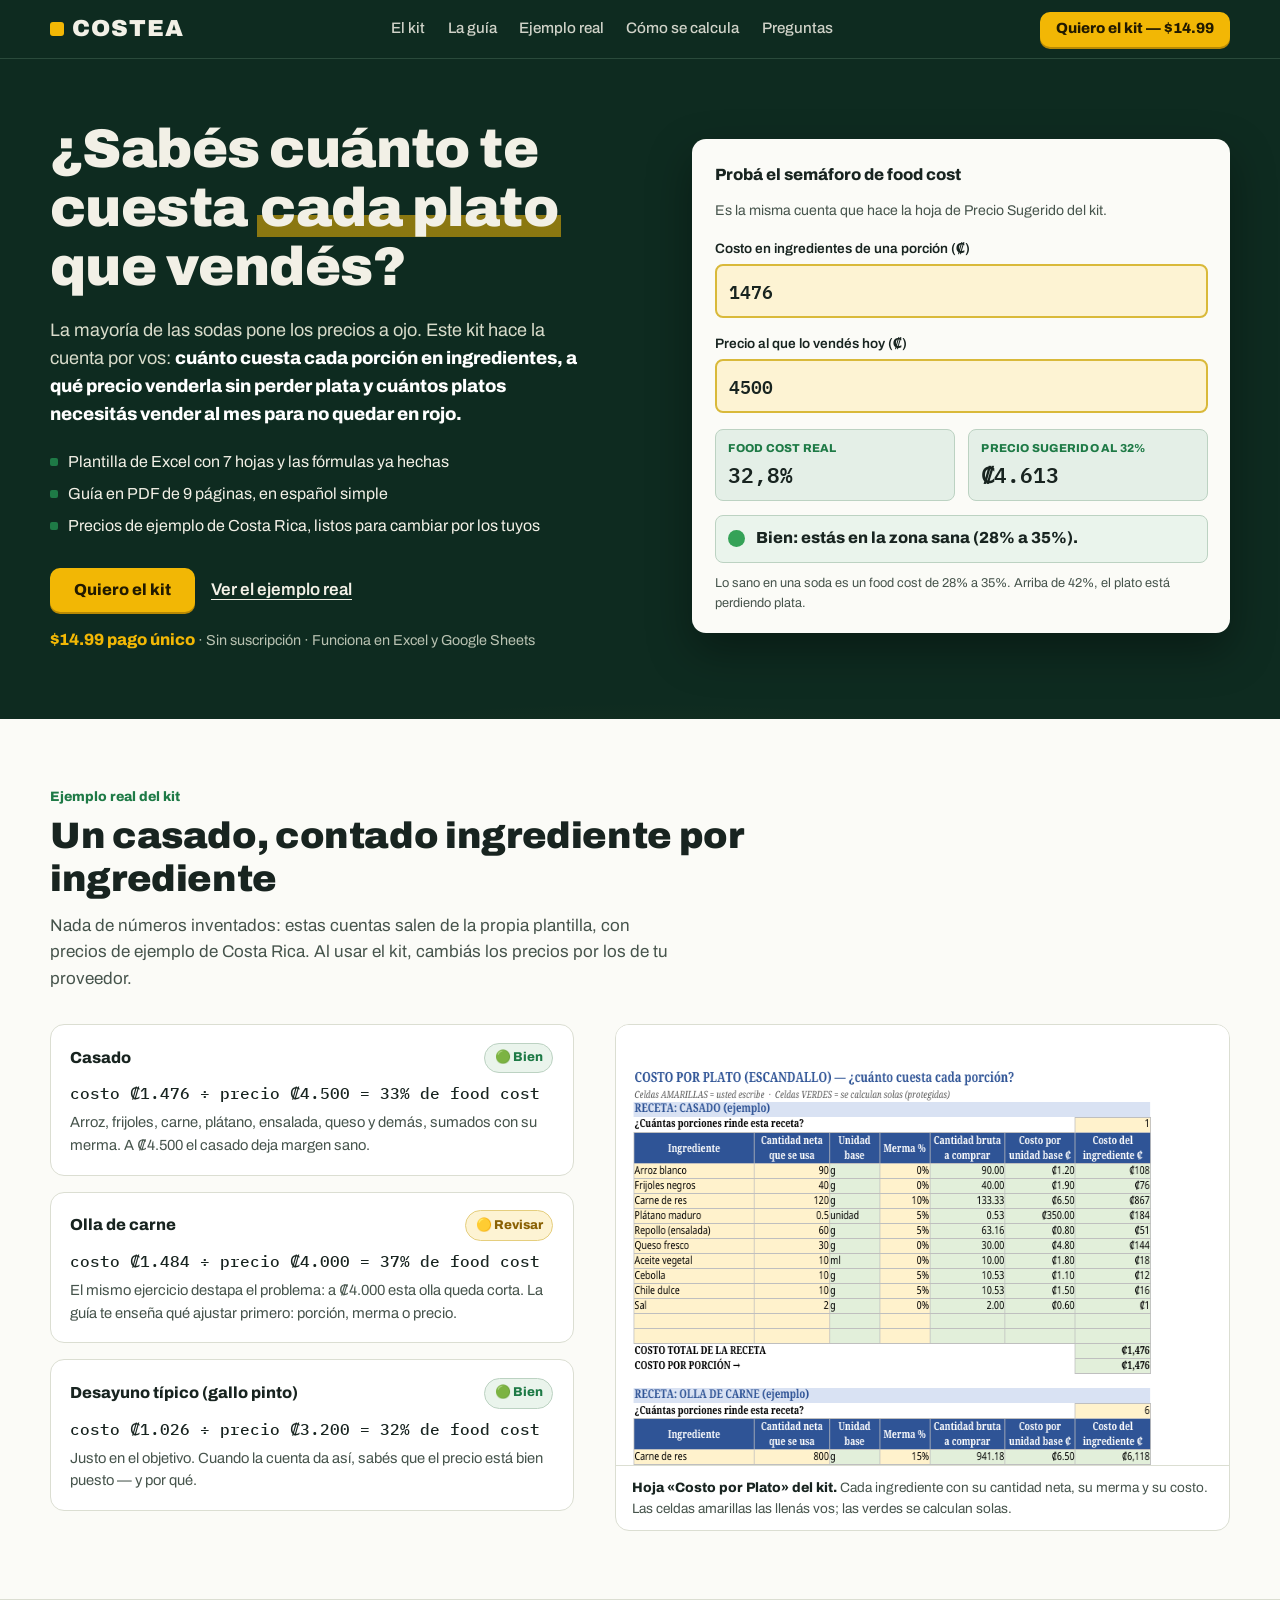
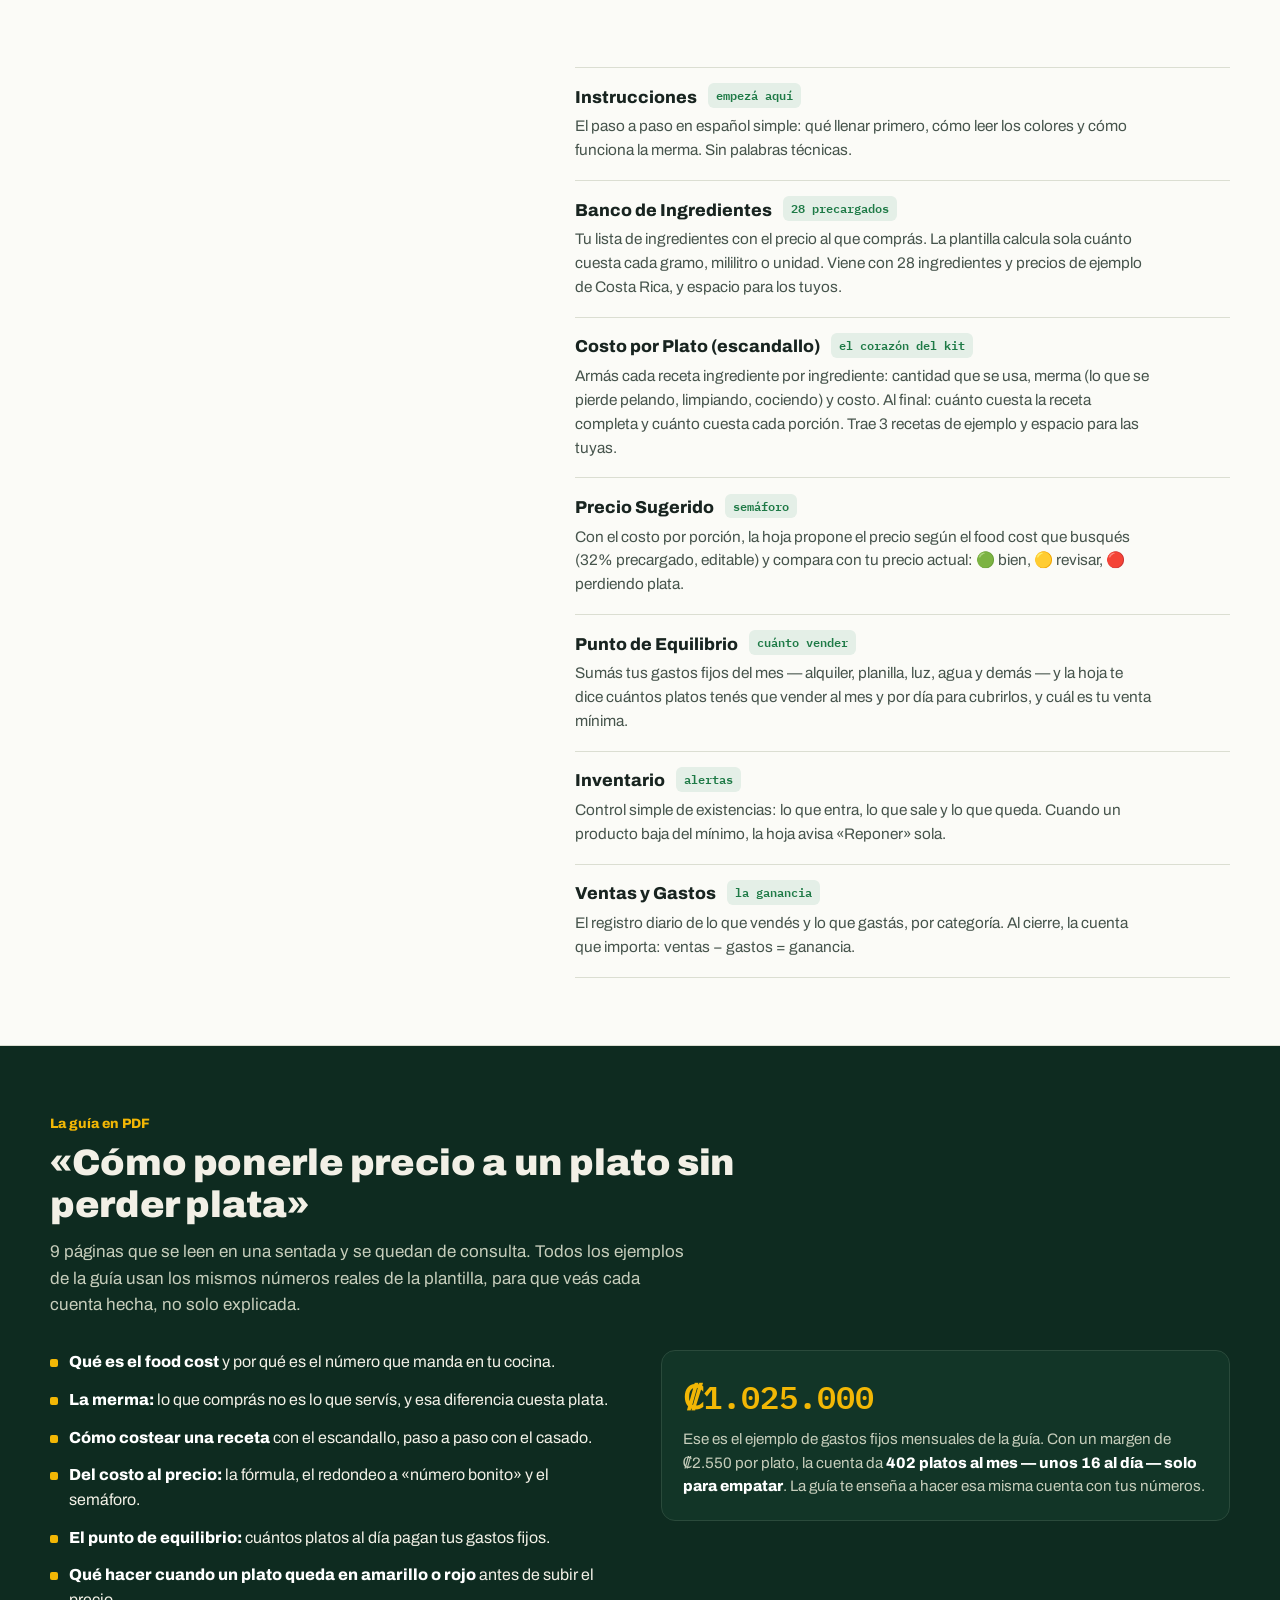
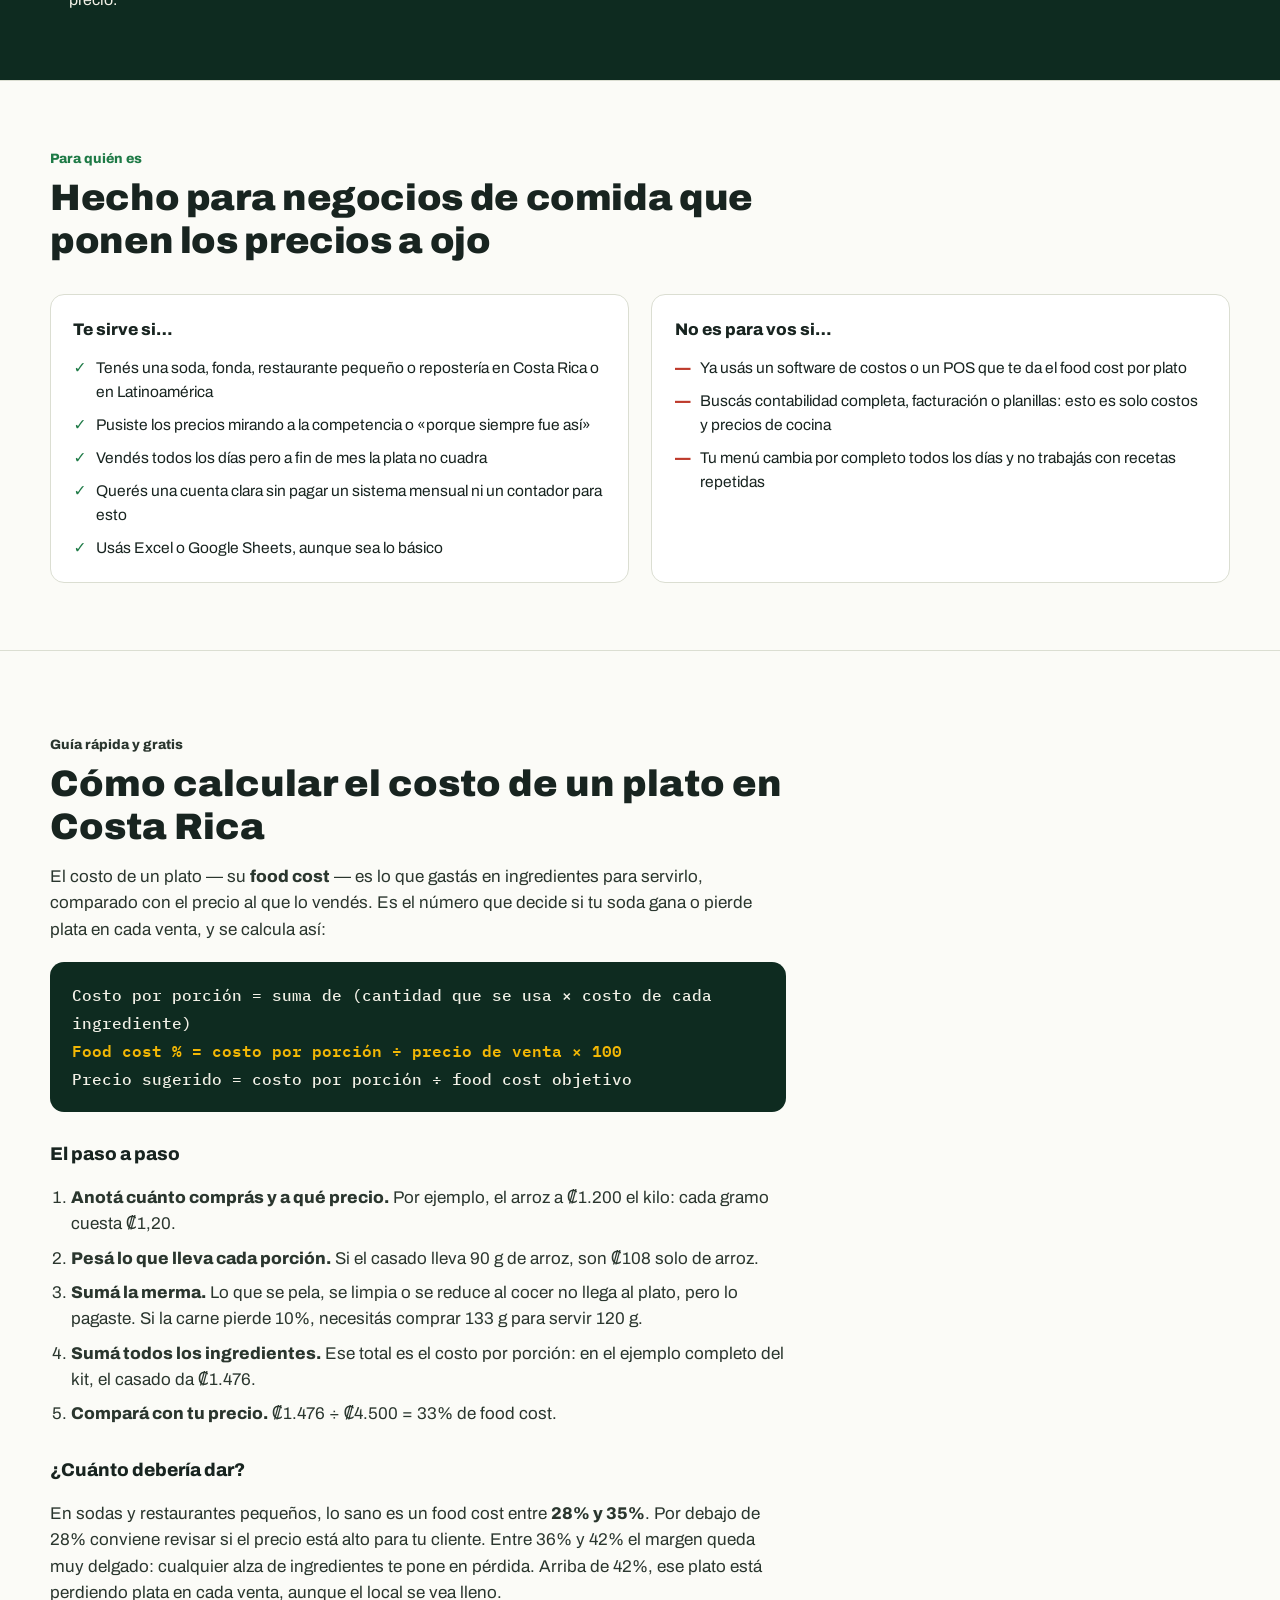
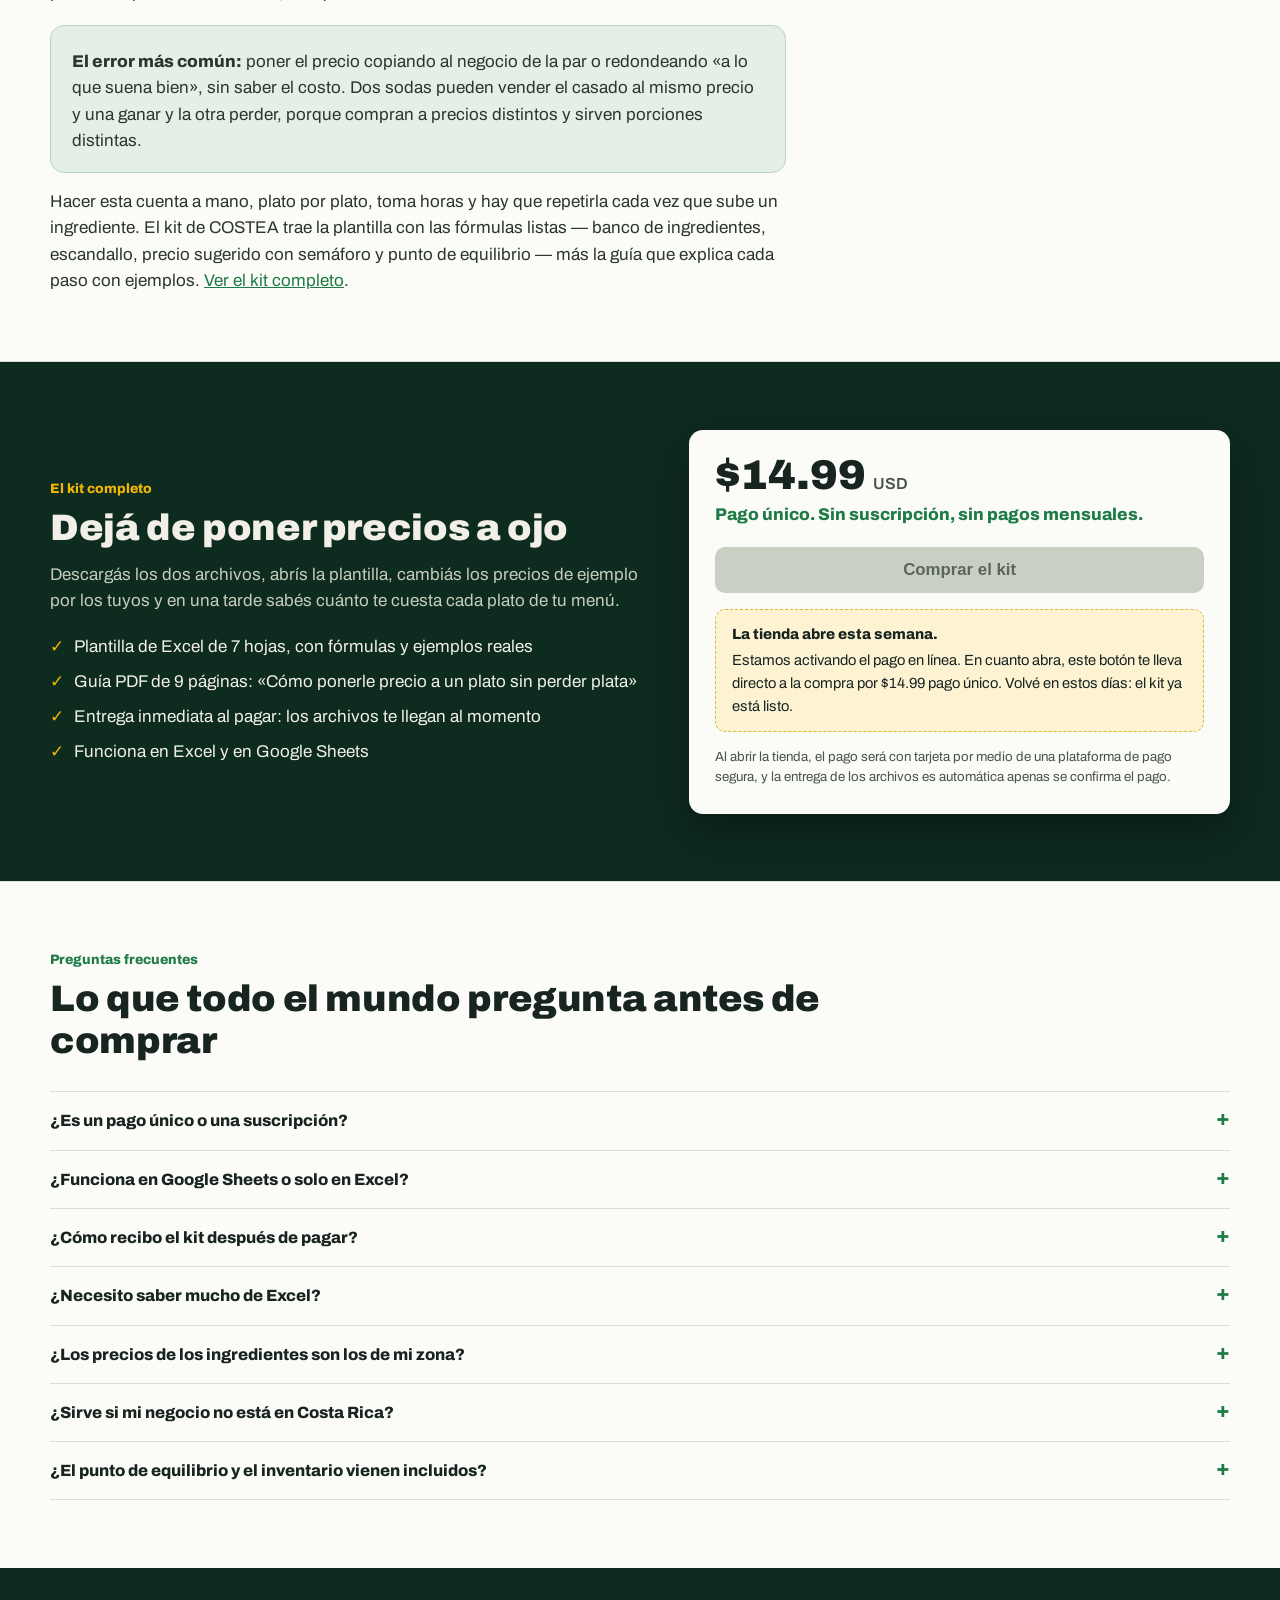
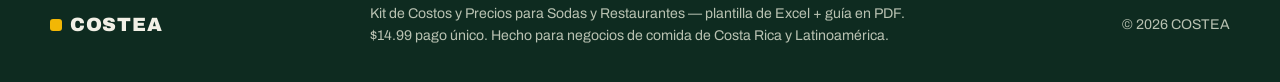
==== index.html @ 56ea5475 "Publica index.html" ====
<!DOCTYPE html>
<html lang="es">
<head>
<meta charset="UTF-8">
<meta name="viewport" content="width=device-width, initial-scale=1.0">
<title>Kit de Costos y Precios para Sodas y Restaurantes — COSTEA</title>
<meta name="description" content="Plantilla de Excel + guía práctica para calcular el costo real de cada plato, ponerle precio sin perder plata y saber cuántos platos necesita vender al mes. Pago único de $14.99.">
<meta property="og:title" content="COSTEA — Kit de Costos y Precios para Sodas y Restaurantes">
<meta property="og:description" content="Calculá el costo real de cada plato y ponéle precio sin perder plata. Excel + guía PDF, pago único $14.99.">
<meta property="og:type" content="website">
<meta property="og:image" content="assets/hoja-precio-sugerido.png">
<script type="application/ld+json">
{"@context":"https://schema.org","@type":"Product","name":"Kit de Costos y Precios para Sodas y Restaurantes","brand":{"@type":"Brand","name":"COSTEA"},"description":"Plantilla de Excel de 7 hojas con fórmulas y guía PDF de 9 páginas para calcular costos por plato, precios sugeridos con food cost, punto de equilibrio, inventario y registro de ventas y gastos.","offers":{"@type":"Offer","price":"14.99","priceCurrency":"USD","availability":"https://schema.org/PreOrder"}}
</script>
<link rel="stylesheet" href="assets/fonts.css">
<style>
:root{
  --board:#0E2B20; --board-2:#123527; --chalk:#F2F0E6;
  --paper:#FBFBF7; --ink:#182420; --ink-soft:#46544C;
  --write:#F2B705; --write-soft:#FDF3D3;
  --formula:#1E7A46; --formula-soft:#E4EFE7;
  --warn:#C77F0A; --bad:#BE3A2B;
  --line:#DBDED2; --line-dark:#2A4A3B;
  --radius:14px;
}
*{margin:0;padding:0;box-sizing:border-box}
html{scroll-behavior:smooth}
@media (prefers-reduced-motion: reduce){ html{scroll-behavior:auto} *{animation:none!important;transition:none!important} }
body{font-family:'Archivo',system-ui,sans-serif;background:var(--paper);color:var(--ink);line-height:1.55;font-size:17px;-webkit-font-smoothing:antialiased}
img{max-width:100%;display:block}
a{color:var(--formula)}
:focus-visible{outline:3px solid var(--write);outline-offset:2px}
.wrap{width:min(1180px,100% - 2.5rem);margin-inline:auto}
.mono{font-family:'IBM Plex Mono',monospace;font-variant-numeric:tabular-nums}

/* ---------- header ---------- */
header{position:sticky;top:0;z-index:50;background:var(--board);border-bottom:1px solid var(--line-dark)}
.header-in{display:flex;align-items:center;gap:1.5rem;padding:.7rem 0}
.logo{font-weight:900;font-size:1.45rem;letter-spacing:.04em;color:var(--chalk);text-decoration:none;display:flex;align-items:center;gap:.5rem}
.logo .dot{width:.62em;height:.62em;background:var(--write);border-radius:3px;display:inline-block}
nav{margin-left:auto;display:flex;gap:1.4rem}
nav a{color:var(--chalk);text-decoration:none;font-size:.95rem;font-weight:500;opacity:.85}
nav a:hover{opacity:1;text-decoration:underline;text-underline-offset:4px}
.btn{display:inline-block;background:var(--write);color:#221A00;font-weight:800;text-decoration:none;padding:.8rem 1.5rem;border-radius:10px;border:0;cursor:pointer;font-size:1rem;line-height:1.2;box-shadow:0 2px 0 #B98A04;transition:transform .15s ease, box-shadow .15s ease}
.btn:hover{transform:translateY(-1px);box-shadow:0 3px 0 #B98A04}
.btn.small{padding:.55rem 1rem;font-size:.92rem}
.btn[disabled]{background:#C9CFC2;color:#5A655C;box-shadow:none;cursor:not-allowed;transform:none}

/* ---------- hero ---------- */
.hero{background:var(--board);color:var(--chalk);padding:3.8rem 0 4.2rem;position:relative;overflow:hidden}
.hero::after{content:"";position:absolute;inset:auto -10% -55% -10%;height:60%;background:radial-gradient(ellipse at center,rgba(242,183,5,.13),transparent 65%);pointer-events:none}
.hero-grid{display:grid;grid-template-columns:1.05fr .95fr;gap:3rem;align-items:center;position:relative;z-index:1}
.hero h1{font-size:clamp(2.1rem,4.6vw,3.4rem);font-weight:900;line-height:1.08;letter-spacing:-.01em}
.hero h1 .hl{background:linear-gradient(transparent 62%,rgba(242,183,5,.55) 62%);padding:0 .06em}
.hero .lead{margin-top:1.2rem;font-size:1.13rem;color:#D9DCCB;max-width:34rem}
.hero .lead strong{color:#fff}
.hero-points{margin-top:1.4rem;display:grid;gap:.45rem;font-size:1rem}
.hero-points li{list-style:none;display:flex;gap:.6rem;align-items:baseline}
.hero-points li::before{content:"";width:.5rem;height:.5rem;border-radius:2px;background:var(--formula);flex:none;transform:translateY(-1px)}
.hero-cta{margin-top:1.8rem;display:flex;gap:1rem;align-items:center;flex-wrap:wrap}
.hero-cta .alt{color:var(--chalk);font-weight:600;text-decoration:underline;text-underline-offset:4px}
.price-note{margin-top:.9rem;font-size:.9rem;color:#B9C2B2}
.price-note b{color:var(--write);font-size:1.02rem}

/* calculator card = mini planilla */
.calc{background:var(--paper);color:var(--ink);border-radius:var(--radius);padding:1.4rem 1.4rem 1.2rem;box-shadow:0 18px 44px rgba(0,0,0,.35)}
.calc h2{font-size:1.02rem;font-weight:800;margin-bottom:.2rem}
.calc p.sub{font-size:.88rem;color:var(--ink-soft);margin-bottom:1rem}
.calc label{display:block;font-size:.85rem;font-weight:600;margin-bottom:.3rem}
.calc .field{margin-bottom:.9rem}
.calc input{width:100%;font-family:'IBM Plex Mono',monospace;font-size:1.15rem;font-weight:600;padding:.65rem .8rem;border:2px solid #D9B93A;border-radius:8px;background:var(--write-soft);color:var(--ink)}
.calc input:focus{outline:3px solid rgba(30,122,70,.45);outline-offset:1px}
.calc .out{display:flex;gap:.8rem;margin-top:1rem}
.calc .out > div{flex:1;background:var(--formula-soft);border:1.5px solid #BCD2C2;border-radius:8px;padding:.6rem .8rem}
.calc .out .k{font-size:.72rem;font-weight:700;color:var(--formula);letter-spacing:.02em}
.calc .out .v{font-family:'IBM Plex Mono',monospace;font-size:1.3rem;font-weight:600}
.semaforo{margin-top:.9rem;display:flex;align-items:center;gap:.65rem;font-weight:700;font-size:1rem;padding:.65rem .8rem;border-radius:8px;border:1.5px solid var(--line)}
.semaforo .light{width:1.05rem;height:1.05rem;border-radius:50%;flex:none}
.semaforo.ok{background:#EAF4EC;border-color:#BCD2C2}.semaforo.ok .light{background:#35A257}
.semaforo.mid{background:#FDF3D3;border-color:#E5CE7E}.semaforo.mid .light{background:#E5A90C}
.semaforo.bad{background:#FADBD6;border-color:#E5A79C}.semaforo.bad .light{background:var(--bad)}
.calc .hint{margin-top:.7rem;font-size:.8rem;color:var(--ink-soft)}

/* ---------- sections ---------- */
section{padding:4.2rem 0}
section + section{border-top:1px solid var(--line)}
.kicker{font-weight:800;font-size:.85rem;color:var(--formula);margin-bottom:.5rem}
h2.title{font-size:clamp(1.6rem,3.2vw,2.3rem);font-weight:900;line-height:1.15;letter-spacing:-.01em;max-width:22em}
.sub{margin-top:.8rem;color:var(--ink-soft);max-width:40rem}

/* ejemplo */
.ejemplo-grid{display:grid;grid-template-columns:.92fr 1.08fr;gap:2.6rem;align-items:start;margin-top:2rem}
.numbers{display:grid;gap:1rem}
.num-card{border:1.5px solid var(--line);border-radius:var(--radius);padding:1.1rem 1.2rem;background:#fff}
.num-card h3{font-size:1rem;font-weight:800;display:flex;justify-content:space-between;align-items:center;gap:1rem}
.chip{font-size:.8rem;font-weight:800;padding:.28rem .6rem;border-radius:999px;white-space:nowrap}
.chip.ok{background:#EAF4EC;color:#1E7A46;border:1.5px solid #BCD2C2}
.chip.mid{background:#FDF3D3;color:#8A6104;border:1.5px solid #E5CE7E}
.num-card .calc-line{font-family:'IBM Plex Mono',monospace;font-size:1.02rem;margin-top:.45rem}
.num-card p{font-size:.92rem;color:var(--ink-soft);margin-top:.35rem}
figure.shot{border:1.5px solid var(--line);border-radius:var(--radius);overflow:hidden;background:#fff}
figure.shot img{width:100%}
figure.shot figcaption{font-size:.85rem;color:var(--ink-soft);padding:.7rem 1rem;border-top:1px solid var(--line)}
figure.shot figcaption b{color:var(--ink)}

/* kit: hojas */
.kit-grid{display:grid;grid-template-columns:.85fr 1.15fr;gap:2.6rem;align-items:start}
.kit-side{position:sticky;top:5.2rem}
.legend{display:flex;gap:1.2rem;flex-wrap:wrap;margin-top:1.2rem;font-size:.9rem;font-weight:600}
.legend span{display:flex;gap:.45rem;align-items:center}
.sw{width:1rem;height:1rem;border-radius:4px;border:1.5px solid rgba(0,0,0,.18)}
.sw.y{background:var(--write-soft);border-color:#D9B93A}.sw.g{background:var(--formula-soft);border-color:#BCD2C2}
.sheet{border-top:1.5px solid var(--line);padding:1.05rem 0}
.sheet:last-of-type{border-bottom:1.5px solid var(--line)}
.sheet h3{font-size:1.08rem;font-weight:800}
.sheet h3 .tag{font-family:'IBM Plex Mono',monospace;font-size:.78rem;font-weight:600;color:var(--formula);background:var(--formula-soft);padding:.15rem .5rem;border-radius:6px;margin-left:.5rem;vertical-align:2px}
.sheet p{color:var(--ink-soft);font-size:.96rem;margin-top:.25rem;max-width:36rem}
.kit-shot{margin-top:1.6rem}

/* guía */
.guia{background:var(--board);color:var(--chalk)}
.guia .kicker{color:var(--write)}
.guia .sub{color:#C6CDBB}
.guia-grid{display:grid;grid-template-columns:1fr 1fr;gap:2.6rem;margin-top:2rem;align-items:start}
.guia ul{display:grid;gap:.8rem}
.guia li{list-style:none;display:flex;gap:.7rem;align-items:baseline;font-size:1rem}
.guia li::before{content:"";width:.5rem;height:.5rem;border-radius:2px;background:var(--write);flex:none}
.guia li b{color:#fff}
.guia .fact{border:1.5px solid var(--line-dark);border-radius:var(--radius);padding:1.3rem;background:var(--board-2)}
.guia .fact .big{font-family:'IBM Plex Mono',monospace;font-size:2rem;font-weight:600;color:var(--write)}
.guia .fact p{color:#C6CDBB;font-size:.95rem;margin-top:.4rem}

/* para quién */
.who-grid{display:grid;grid-template-columns:1fr 1fr;gap:1.4rem;margin-top:2rem}
.who{border:1.5px solid var(--line);border-radius:var(--radius);padding:1.4rem;background:#fff}
.who h3{font-size:1.05rem;font-weight:800;margin-bottom:.8rem}
.who ul{display:grid;gap:.55rem}
.who li{list-style:none;display:flex;gap:.6rem;align-items:baseline;font-size:.97rem}
.who.yes li::before{content:"✓";color:var(--formula);font-weight:900}
.who.no li::before{content:"—";color:var(--bad);font-weight:900}

/* artículo SEO */
article.seo{max-width:46rem}
article.seo h2{font-size:clamp(1.6rem,3.2vw,2.3rem);font-weight:900;line-height:1.15}
article.seo p{margin-top:1rem;color:#2A362E}
article.seo h3{margin-top:1.8rem;font-size:1.15rem;font-weight:800}
.formula{background:var(--board);color:var(--chalk);border-radius:var(--radius);padding:1.2rem 1.4rem;margin-top:1.2rem;font-family:'IBM Plex Mono',monospace;font-size:1.02rem;line-height:1.7}
.formula b{color:var(--write)}
article.seo ol{margin:1rem 0 0 1.3rem;display:grid;gap:.5rem;color:#2A362E}
article.seo .ej{background:var(--formula-soft);border:1.5px solid #BCD2C2;border-radius:var(--radius);padding:1.1rem 1.3rem;margin-top:1.2rem}
article.seo .ej p{margin-top:.3rem}

/* comprar */
.buy{background:var(--board);color:var(--chalk)}
.buy-grid{display:grid;grid-template-columns:1.05fr .95fr;gap:2.6rem;align-items:center}
.buy .kicker{color:var(--write)}
.buy .sub{color:#C6CDBB}
.buy ul{display:grid;gap:.55rem;margin-top:1.2rem}
.buy li{list-style:none;display:flex;gap:.6rem;align-items:baseline}
.buy li::before{content:"✓";color:var(--write);font-weight:900}
.buy-card{background:var(--paper);color:var(--ink);border-radius:var(--radius);padding:1.6rem;box-shadow:0 18px 44px rgba(0,0,0,.35)}
.buy-card .price{font-size:2.6rem;font-weight:900;line-height:1}
.buy-card .price small{font-size:1rem;font-weight:600;color:var(--ink-soft)}
.buy-card .once{margin-top:.3rem;font-weight:700;color:var(--formula)}
.buy-card .btn{width:100%;text-align:center;margin-top:1.2rem;font-size:1.05rem}
.notice{margin-top:1rem;border:1.5px dashed #D9B93A;background:var(--write-soft);border-radius:10px;padding:.85rem 1rem;font-size:.92rem}
.notice b{display:block;margin-bottom:.2rem}
.buy-card .fine{margin-top:.9rem;font-size:.83rem;color:var(--ink-soft)}

/* FAQ */
.faq-list{margin-top:1.8rem;border-top:1.5px solid var(--line)}
details{border-bottom:1.5px solid var(--line);padding:1rem 0}
summary{font-weight:700;font-size:1.02rem;cursor:pointer;list-style:none;display:flex;justify-content:space-between;gap:1rem}
summary::after{content:"+";font-weight:900;color:var(--formula);font-size:1.3rem;line-height:1}
details[open ] summary::after{content:"–"}
details p{margin-top:.55rem;color:var(--ink-soft);max-width:42rem}

footer{background:var(--board);color:#B9C2B2;padding:2.2rem 0}
.footer-in{display:flex;gap:1.5rem;flex-wrap:wrap;align-items:center;justify-content:space-between}
footer .logo{font-size:1.2rem}
footer p{font-size:.88rem;max-width:34rem}

.reveal{transition:opacity .55s ease,transform .55s ease}
html.anim .reveal{opacity:0;transform:translateY(14px)}
html.anim .reveal.on{opacity:1;transform:none}

@media (max-width: 900px){
  .hero-grid,.ejemplo-grid,.kit-grid,.guia-grid,.buy-grid{grid-template-columns:1fr}
  .kit-side{position:static}
  nav{display:none}
  section{padding:3.2rem 0}
}
@media (max-width: 520px){
  body{font-size:16px}
  .hero{padding:2.6rem 0 3rem}
  .who-grid{grid-template-columns:1fr}
  .calc .out{flex-direction:column}
  .header-in{gap:.8rem}
}
</style>
</head>
<body>

<header>
  <div class="wrap header-in">
    <a class="logo" href="#top"><span class="dot"></span>COSTEA</a>
    <nav aria-label="Secciones">
      <a href="#kit">El kit</a>
      <a href="#guia">La guía</a>
      <a href="#ejemplo">Ejemplo real</a>
      <a href="#como-calcular">Cómo se calcula</a>
      <a href="#preguntas">Preguntas</a>
    </nav>
    <a class="btn small js-buy" href="#comprar" style="margin-left:auto">Quiero el kit — $14.99</a>
  </div>
</header>

<main id="top">

  <!-- HERO -->
  <div class="hero">
    <div class="wrap hero-grid">
      <div>
        <h1>¿Sabés cuánto te cuesta <span class="hl">cada plato</span> que vendés?</h1>
        <p class="lead">La mayoría de las sodas pone los precios a ojo. Este kit hace la cuenta por vos: <strong>cuánto cuesta cada porción en ingredientes, a qué precio venderla sin perder plata y cuántos platos necesitás vender al mes para no quedar en rojo.</strong></p>
        <ul class="hero-points">
          <li>Plantilla de Excel con 7 hojas y las fórmulas ya hechas</li>
          <li>Guía en PDF de 9 páginas, en español simple</li>
          <li>Precios de ejemplo de Costa Rica, listos para cambiar por los tuyos</li>
        </ul>
        <div class="hero-cta">
          <a class="btn js-buy" href="#comprar">Quiero el kit</a>
          <a class="alt" href="#ejemplo">Ver el ejemplo real</a>
        </div>
        <p class="price-note"><b>$14.99 pago único</b> · Sin suscripción · Funciona en Excel y Google Sheets</p>
      </div>

      <div class="calc" aria-label="Calculadora de food cost">
        <h2>Probá el semáforo de food cost</h2>
        <p class="sub">Es la misma cuenta que hace la hoja de Precio Sugerido del kit.</p>
        <div class="field">
          <label for="costo">Costo en ingredientes de una porción (₡)</label>
          <input id="costo" type="number" inputmode="decimal" min="0" value="1476">
        </div>
        <div class="field">
          <label for="precio">Precio al que lo vendés hoy (₡)</label>
          <input id="precio" type="number" inputmode="decimal" min="0" value="4500">
        </div>
        <div class="out">
          <div><div class="k">FOOD COST REAL</div><div class="v" id="fc-out">33%</div></div>
          <div><div class="k">PRECIO SUGERIDO AL 32%</div><div class="v" id="sug-out">₡4.612</div></div>
        </div>
        <div class="semaforo ok" id="semaforo" aria-live="polite">
          <span class="light"></span><span id="sem-texto">Bien: estás en la zona sana (28% a 35%).</span>
        </div>
        <p class="hint">Lo sano en una soda es un food cost de 28% a 35%. Arriba de 42%, el plato está perdiendo plata.</p>
      </div>
    </div>
  </div>

  <!-- EJEMPLO -->
  <section id="ejemplo">
    <div class="wrap">
      <p class="kicker">Ejemplo real del kit</p>
      <h2 class="title">Un casado, contado ingrediente por ingrediente</h2>
      <p class="sub">Nada de números inventados: estas cuentas salen de la propia plantilla, con precios de ejemplo de Costa Rica. Al usar el kit, cambiás los precios por los de tu proveedor.</p>
      <div class="ejemplo-grid">
        <div class="numbers">
          <div class="num-card reveal">
            <h3>Casado <span class="chip ok">🟢 Bien</span></h3>
            <div class="calc-line">costo ₡1.476 ÷ precio ₡4.500 = 33% de food cost</div>
            <p>Arroz, frijoles, carne, plátano, ensalada, queso y demás, sumados con su merma. A ₡4.500 el casado deja margen sano.</p>
          </div>
          <div class="num-card reveal">
            <h3>Olla de carne <span class="chip mid">🟡 Revisar</span></h3>
            <div class="calc-line">costo ₡1.484 ÷ precio ₡4.000 = 37% de food cost</div>
            <p>El mismo ejercicio destapa el problema: a ₡4.000 esta olla queda corta. La guía te enseña qué ajustar primero: porción, merma o precio.</p>
          </div>
          <div class="num-card reveal">
            <h3>Desayuno típico (gallo pinto) <span class="chip ok">🟢 Bien</span></h3>
            <div class="calc-line">costo ₡1.026 ÷ precio ₡3.200 = 32% de food cost</div>
            <p>Justo en el objetivo. Cuando la cuenta da así, sabés que el precio está bien puesto — y por qué.</p>
          </div>
        </div>
        <figure class="shot reveal">
          <img src="assets/hoja-escandallo.png" alt="Hoja real del kit: costo por plato del casado, ingrediente por ingrediente, con costo total de ₡1.476 por porción" width="770" height="440">
          <figcaption><b>Hoja «Costo por Plato» del kit.</b> Cada ingrediente con su cantidad neta, su merma y su costo. Las celdas amarillas las llenás vos; las verdes se calculan solas.</figcaption>
        </figure>
      </div>
    </div>
  </section>

  <!-- EL KIT -->
  <section id="kit">
    <div class="wrap kit-grid">
      <div class="kit-side">
        <p class="kicker">El kit</p>
        <h2 class="title">Una plantilla de Excel con las 7 hojas que una soda necesita</h2>
        <p class="sub">Sin macros y sin programas raros: un archivo de Excel que abrís, llenás en amarillo y mirás en verde. Las fórmulas vienen protegidas para que no se borren por accidente.</p>
        <div class="legend">
          <span><span class="sw y"></span> Amarillo = usted escribe</span>
          <span><span class="sw g"></span> Verde = se calcula solo</span>
        </div>
        <figure class="shot kit-shot reveal">
          <img src="assets/hoja-precio-sugerido.png" alt="Hoja real del kit: precio sugerido por plato con food cost y semáforo verde, amarillo o rojo" width="845" height="310">
          <figcaption><b>Hoja «Precio Sugerido».</b> El semáforo dice de una vez si cada precio está bien, hay que revisarlo o está perdiendo plata.</figcaption>
        </figure>
      </div>
      <div>
        <div class="sheet reveal">
          <h3>Instrucciones <span class="tag">empezá aquí</span></h3>
          <p>El paso a paso en español simple: qué llenar primero, cómo leer los colores y cómo funciona la merma. Sin palabras técnicas.</p>
        </div>
        <div class="sheet reveal">
          <h3>Banco de Ingredientes <span class="tag">28 precargados</span></h3>
          <p>Tu lista de ingredientes con el precio al que comprás. La plantilla calcula sola cuánto cuesta cada gramo, mililitro o unidad. Viene con 28 ingredientes y precios de ejemplo de Costa Rica, y espacio para los tuyos.</p>
        </div>
        <div class="sheet reveal">
          <h3>Costo por Plato (escandallo) <span class="tag">el corazón del kit</span></h3>
          <p>Armás cada receta ingrediente por ingrediente: cantidad que se usa, merma (lo que se pierde pelando, limpiando, cociendo) y costo. Al final: cuánto cuesta la receta completa y cuánto cuesta cada porción. Trae 3 recetas de ejemplo y espacio para las tuyas.</p>
        </div>
        <div class="sheet reveal">
          <h3>Precio Sugerido <span class="tag">semáforo</span></h3>
          <p>Con el costo por porción, la hoja propone el precio según el food cost que busqués (32% precargado, editable) y compara con tu precio actual: 🟢 bien, 🟡 revisar, 🔴 perdiendo plata.</p>
        </div>
        <div class="sheet reveal">
          <h3>Punto de Equilibrio <span class="tag">cuánto vender</span></h3>
          <p>Sumás tus gastos fijos del mes — alquiler, planilla, luz, agua y demás — y la hoja te dice cuántos platos tenés que vender al mes y por día para cubrirlos, y cuál es tu venta mínima.</p>
        </div>
        <div class="sheet reveal">
          <h3>Inventario <span class="tag">alertas</span></h3>
          <p>Control simple de existencias: lo que entra, lo que sale y lo que queda. Cuando un producto baja del mínimo, la hoja avisa «Reponer» sola.</p>
        </div>
        <div class="sheet reveal">
          <h3>Ventas y Gastos <span class="tag">la ganancia</span></h3>
          <p>El registro diario de lo que vendés y lo que gastás, por categoría. Al cierre, la cuenta que importa: ventas − gastos = ganancia.</p>
        </div>
      </div>
    </div>
  </section>

  <!-- LA GUÍA -->
  <section class="guia" id="guia">
    <div class="wrap">
      <p class="kicker">La guía en PDF</p>
      <h2 class="title">«Cómo ponerle precio a un plato sin perder plata»</h2>
      <p class="sub">9 páginas que se leen en una sentada y se quedan de consulta. Todos los ejemplos de la guía usan los mismos números reales de la plantilla, para que veás cada cuenta hecha, no solo explicada.</p>
      <div class="guia-grid">
        <ul>
          <li><span><b>Qué es el food cost</b> y por qué es el número que manda en tu cocina.</span></li>
          <li><span><b>La merma:</b> lo que comprás no es lo que servís, y esa diferencia cuesta plata.</span></li>
          <li><span><b>Cómo costear una receta</b> con el escandallo, paso a paso con el casado.</span></li>
          <li><span><b>Del costo al precio:</b> la fórmula, el redondeo a «número bonito» y el semáforo.</span></li>
          <li><span><b>El punto de equilibrio:</b> cuántos platos al día pagan tus gastos fijos.</span></li>
          <li><span><b>Qué hacer cuando un plato queda en amarillo o rojo</b> antes de subir el precio.</span></li>
        </ul>
        <div class="fact reveal">
          <div class="big">₡1.025.000</div>
          <p>Ese es el ejemplo de gastos fijos mensuales de la guía. Con un margen de ₡2.550 por plato, la cuenta da <b style="color:#fff">402 platos al mes — unos 16 al día — solo para empatar</b>. La guía te enseña a hacer esa misma cuenta con tus números.</p>
        </div>
      </div>
    </div>
  </section>

  <!-- PARA QUIÉN -->
  <section id="para-quien">
    <div class="wrap">
      <p class="kicker">Para quién es</p>
      <h2 class="title">Hecho para negocios de comida que ponen los precios a ojo</h2>
      <div class="who-grid">
        <div class="who yes reveal">
          <h3>Te sirve si…</h3>
          <ul>
            <li>Tenés una soda, fonda, restaurante pequeño o repostería en Costa Rica o en Latinoamérica</li>
            <li>Pusiste los precios mirando a la competencia o «porque siempre fue así»</li>
            <li>Vendés todos los días pero a fin de mes la plata no cuadra</li>
            <li>Querés una cuenta clara sin pagar un sistema mensual ni un contador para esto</li>
            <li>Usás Excel o Google Sheets, aunque sea lo básico</li>
          </ul>
        </div>
        <div class="who no reveal">
          <h3>No es para vos si…</h3>
          <ul>
            <li>Ya usás un software de costos o un POS que te da el food cost por plato</li>
            <li>Buscás contabilidad completa, facturación o planillas: esto es solo costos y precios de cocina</li>
            <li>Tu menú cambia por completo todos los días y no trabajás con recetas repetidas</li>
          </ul>
        </div>
      </div>
    </div>
  </section>

  <!-- SEO / CÓMO SE CALCULA -->
  <section id="como-calcular">
    <div class="wrap">
      <article class="seo">
        <p class="kicker">Guía rápida y gratis</p>
        <h2>Cómo calcular el costo de un plato en Costa Rica</h2>
        <p>El costo de un plato — su <strong>food cost</strong> — es lo que gastás en ingredientes para servirlo, comparado con el precio al que lo vendés. Es el número que decide si tu soda gana o pierde plata en cada venta, y se calcula así:</p>
        <div class="formula">
          Costo por porción = suma de (cantidad que se usa × costo de cada ingrediente)<br>
          <b>Food cost % = costo por porción ÷ precio de venta × 100</b><br>
          Precio sugerido = costo por porción ÷ food cost objetivo
        </div>
        <h3>El paso a paso</h3>
        <ol>
          <li><strong>Anotá cuánto comprás y a qué precio.</strong> Por ejemplo, el arroz a ₡1.200 el kilo: cada gramo cuesta ₡1,20.</li>
          <li><strong>Pesá lo que lleva cada porción.</strong> Si el casado lleva 90 g de arroz, son ₡108 solo de arroz.</li>
          <li><strong>Sumá la merma.</strong> Lo que se pela, se limpia o se reduce al cocer no llega al plato, pero lo pagaste. Si la carne pierde 10%, necesitás comprar 133 g para servir 120 g.</li>
          <li><strong>Sumá todos los ingredientes.</strong> Ese total es el costo por porción: en el ejemplo completo del kit, el casado da ₡1.476.</li>
          <li><strong>Compará con tu precio.</strong> ₡1.476 ÷ ₡4.500 = 33% de food cost.</li>
        </ol>
        <h3>¿Cuánto debería dar?</h3>
        <p>En sodas y restaurantes pequeños, lo sano es un food cost entre <strong>28% y 35%</strong>. Por debajo de 28% conviene revisar si el precio está alto para tu cliente. Entre 36% y 42% el margen queda muy delgado: cualquier alza de ingredientes te pone en pérdida. Arriba de 42%, ese plato está perdiendo plata en cada venta, aunque el local se vea lleno.</p>
        <div class="ej">
          <p><strong>El error más común:</strong> poner el precio copiando al negocio de la par o redondeando «a lo que suena bien», sin saber el costo. Dos sodas pueden vender el casado al mismo precio y una ganar y la otra perder, porque compran a precios distintos y sirven porciones distintas.</p>
        </div>
        <p>Hacer esta cuenta a mano, plato por plato, toma horas y hay que repetirla cada vez que sube un ingrediente. El kit de COSTEA trae la plantilla con las fórmulas listas — banco de ingredientes, escandallo, precio sugerido con semáforo y punto de equilibrio — más la guía que explica cada paso con ejemplos. <a href="#comprar">Ver el kit completo</a>.</p>
      </article>
    </div>
  </section>

  <!-- COMPRAR -->
  <section class="buy" id="comprar">
    <div class="wrap buy-grid">
      <div>
        <p class="kicker">El kit completo</p>
        <h2 class="title">Dejá de poner precios a ojo</h2>
        <p class="sub">Descargás los dos archivos, abrís la plantilla, cambiás los precios de ejemplo por los tuyos y en una tarde sabés cuánto te cuesta cada plato de tu menú.</p>
        <ul>
          <li>Plantilla de Excel de 7 hojas, con fórmulas y ejemplos reales</li>
          <li>Guía PDF de 9 páginas: «Cómo ponerle precio a un plato sin perder plata»</li>
          <li>Entrega inmediata al pagar: los archivos te llegan al momento</li>
          <li>Funciona en Excel y en Google Sheets</li>
        </ul>
      </div>
      <div class="buy-card">
        <div class="price">$14.99 <small>USD</small></div>
        <p class="once">Pago único. Sin suscripción, sin pagos mensuales.</p>
        <button class="btn" id="buy-btn" type="button" disabled>Comprar el kit</button>
        <div class="notice" role="note">
          <b>La tienda abre esta semana.</b>
          Estamos activando el pago en línea. En cuanto abra, este botón te lleva directo a la compra por $14.99 pago único. Volvé en estos días: el kit ya está listo.
        </div>
        <p class="fine">Al abrir la tienda, el pago será con tarjeta por medio de una plataforma de pago segura, y la entrega de los archivos es automática apenas se confirma el pago.</p>
      </div>
    </div>
  </section>

  <!-- FAQ -->
  <section id="preguntas">
    <div class="wrap">
      <p class="kicker">Preguntas frecuentes</p>
      <h2 class="title">Lo que todo el mundo pregunta antes de comprar</h2>
      <div class="faq-list">
        <details>
          <summary>¿Es un pago único o una suscripción?</summary>
          <p>Es pago único de $14.99. Pagás una vez y los archivos son tuyos para siempre. No hay mensualidades ni renovaciones.</p>
        </details>
        <details>
          <summary>¿Funciona en Google Sheets o solo en Excel?</summary>
          <p>En los dos. El archivo es un Excel (.xlsx) estándar: se abre en Microsoft Excel y se puede subir a Google Sheets, donde las fórmulas — incluido el buscador de ingredientes y el semáforo — funcionan igual.</p>
        </details>
        <details>
          <summary>¿Cómo recibo el kit después de pagar?</summary>
          <p>La entrega es inmediata y automática apenas se confirma el pago: descargás la plantilla de Excel y la guía en PDF en el momento, sin esperas ni envíos manuales.</p>
        </details>
        <details>
          <summary>¿Necesito saber mucho de Excel?</summary>
          <p>No. Si sabés escribir un número en una celda, podés usarlo: usted escribe solo en las celdas amarillas y todo lo demás se calcula solo. La hoja de Instrucciones y la guía explican cada paso en español simple.</p>
        </details>
        <details>
          <summary>¿Los precios de los ingredientes son los de mi zona?</summary>
          <p>La plantilla trae 28 ingredientes con precios de ejemplo de Costa Rica (2026) para que veás el kit funcionando de una vez. La idea es que los cambiés por los precios que pagás vos: apenas actualizás el banco de ingredientes, todos los costos de tus platos se recalculan solos.</p>
        </details>
        <details>
          <summary>¿Sirve si mi negocio no está en Costa Rica?</summary>
          <p>Sí. Las fórmulas no dependen del país: cambiás los precios del banco de ingredientes por los de tu mercado y las cuentas salen igual. Los ejemplos y la guía están pensados para sodas y restaurantes pequeños de Latinoamérica.</p>
        </details>
        <details>
          <summary>¿El punto de equilibrio y el inventario vienen incluidos?</summary>
          <p>Sí, son dos de las 7 hojas de la misma plantilla, sin costo extra: punto de equilibrio con tus gastos fijos, inventario con alertas de reposición y el registro de ventas y gastos del mes.</p>
        </details>
      </div>
    </div>
  </section>

</main>

<footer>
  <div class="wrap footer-in">
    <a class="logo" href="#top"><span class="dot"></span>COSTEA</a>
    <p>Kit de Costos y Precios para Sodas y Restaurantes — plantilla de Excel + guía en PDF. $14.99 pago único. Hecho para negocios de comida de Costa Rica y Latinoamérica.</p>
    <p>© 2026 COSTEA</p>
  </div>
</footer>

<script>
/* ============================================================
   COSTEA — configuración de tienda
   Cuando la tienda de Lemon Squeezy esté abierta, pegá aquí la
   URL de checkout y el botón de compra se activa solo.
   ============================================================ */
const CHECKOUT_URL = ""; // ← URL de checkout de Lemon Squeezy (pendiente: apertura de tienda)

(function(){
  // --- Botón de compra ---
  var btn = document.getElementById('buy-btn');
  if (CHECKOUT_URL && btn) {
    var a = document.createElement('a');
    a.className = 'btn'; a.href = CHECKOUT_URL; a.textContent = 'Comprar el kit — $14.99';
    a.setAttribute('aria-label','Comprar el kit de costos por $14.99 pago único');
    btn.replaceWith(a);
  }
  document.querySelectorAll('.js-buy').forEach(function(el){
    if (CHECKOUT_URL) { el.setAttribute('href', CHECKOUT_URL); }
  });

  // --- Calculadora de food cost (la misma cuenta de la hoja Precio Sugerido) ---
  var costo = document.getElementById('costo'),
      precio = document.getElementById('precio'),
      fcOut = document.getElementById('fc-out'),
      sugOut = document.getElementById('sug-out'),
      sem = document.getElementById('semaforo'),
      semTexto = document.getElementById('sem-texto');
  function colon(n){ return '₡' + Math.round(n).toString().replace(/\B(?=(\d{3})+(?!\d))/g, '.'); }
  function calcular(){
    var c = parseFloat(costo.value), p = parseFloat(precio.value);
    if (!(c > 0)) { fcOut.textContent = '—'; sugOut.textContent = '—'; return; }
    sugOut.textContent = colon(c / 0.32);
    if (!(p > 0)) { fcOut.textContent = '—'; sem.className = 'semaforo mid'; semTexto.textContent = 'Escribí el precio al que lo vendés para ver el semáforo.'; return; }
    var fc = c / p * 100;
    fcOut.textContent = (Math.round(fc * 10) / 10).toString().replace('.', ',') + '%';
    if (fc <= 35) { sem.className = 'semaforo ok'; semTexto.textContent = 'Bien: estás en la zona sana (28% a 35%).'; }
    else if (fc <= 42) { sem.className = 'semaforo mid'; semTexto.textContent = 'Revisar: el margen quedó delgado. Ajustá porción, merma o precio.'; }
    else { sem.className = 'semaforo bad'; semTexto.textContent = 'Perdiendo plata: a ese precio, el plato no se paga solo.'; }
  }
  [costo, precio].forEach(function(el){ el.addEventListener('input', calcular); });
  calcular();

  // --- Revelado suave al hacer scroll: el contenido es visible por defecto;
  //         solo se oculta si el navegador soporta la animación (mejora progresiva) ---
  if ('IntersectionObserver' in window && !window.matchMedia('(prefers-reduced-motion: reduce)').matches) {
    document.documentElement.classList.add('anim');
    var io = new IntersectionObserver(function(entries){
      entries.forEach(function(e){ if (e.isIntersecting) { e.target.classList.add('on'); io.unobserve(e.target); } });
    }, {threshold: .12});
    document.querySelectorAll('.reveal').forEach(function(el){ io.observe(el); });
  }
})();
</script>
</body>
</html>
---- assets/fonts.css ----
@font-face{font-family:'Archivo';font-style:normal;font-weight:400;font-display:swap;src:url('fonts/Archivo-400.woff2') format('woff2');}
@font-face{font-family:'Archivo';font-style:normal;font-weight:500;font-display:swap;src:url('fonts/Archivo-500.woff2') format('woff2');}
@font-face{font-family:'Archivo';font-style:normal;font-weight:600;font-display:swap;src:url('fonts/Archivo-600.woff2') format('woff2');}
@font-face{font-family:'Archivo';font-style:normal;font-weight:800;font-display:swap;src:url('fonts/Archivo-800.woff2') format('woff2');}
@font-face{font-family:'Archivo';font-style:normal;font-weight:900;font-display:swap;src:url('fonts/Archivo-900.woff2') format('woff2');}
@font-face{font-family:'IBM Plex Mono';font-style:normal;font-weight:500;font-display:swap;src:url('fonts/IBMPlexMono-500.woff2') format('woff2');}
@font-face{font-family:'IBM Plex Mono';font-style:normal;font-weight:600;font-display:swap;src:url('fonts/IBMPlexMono-600.woff2') format('woff2');}
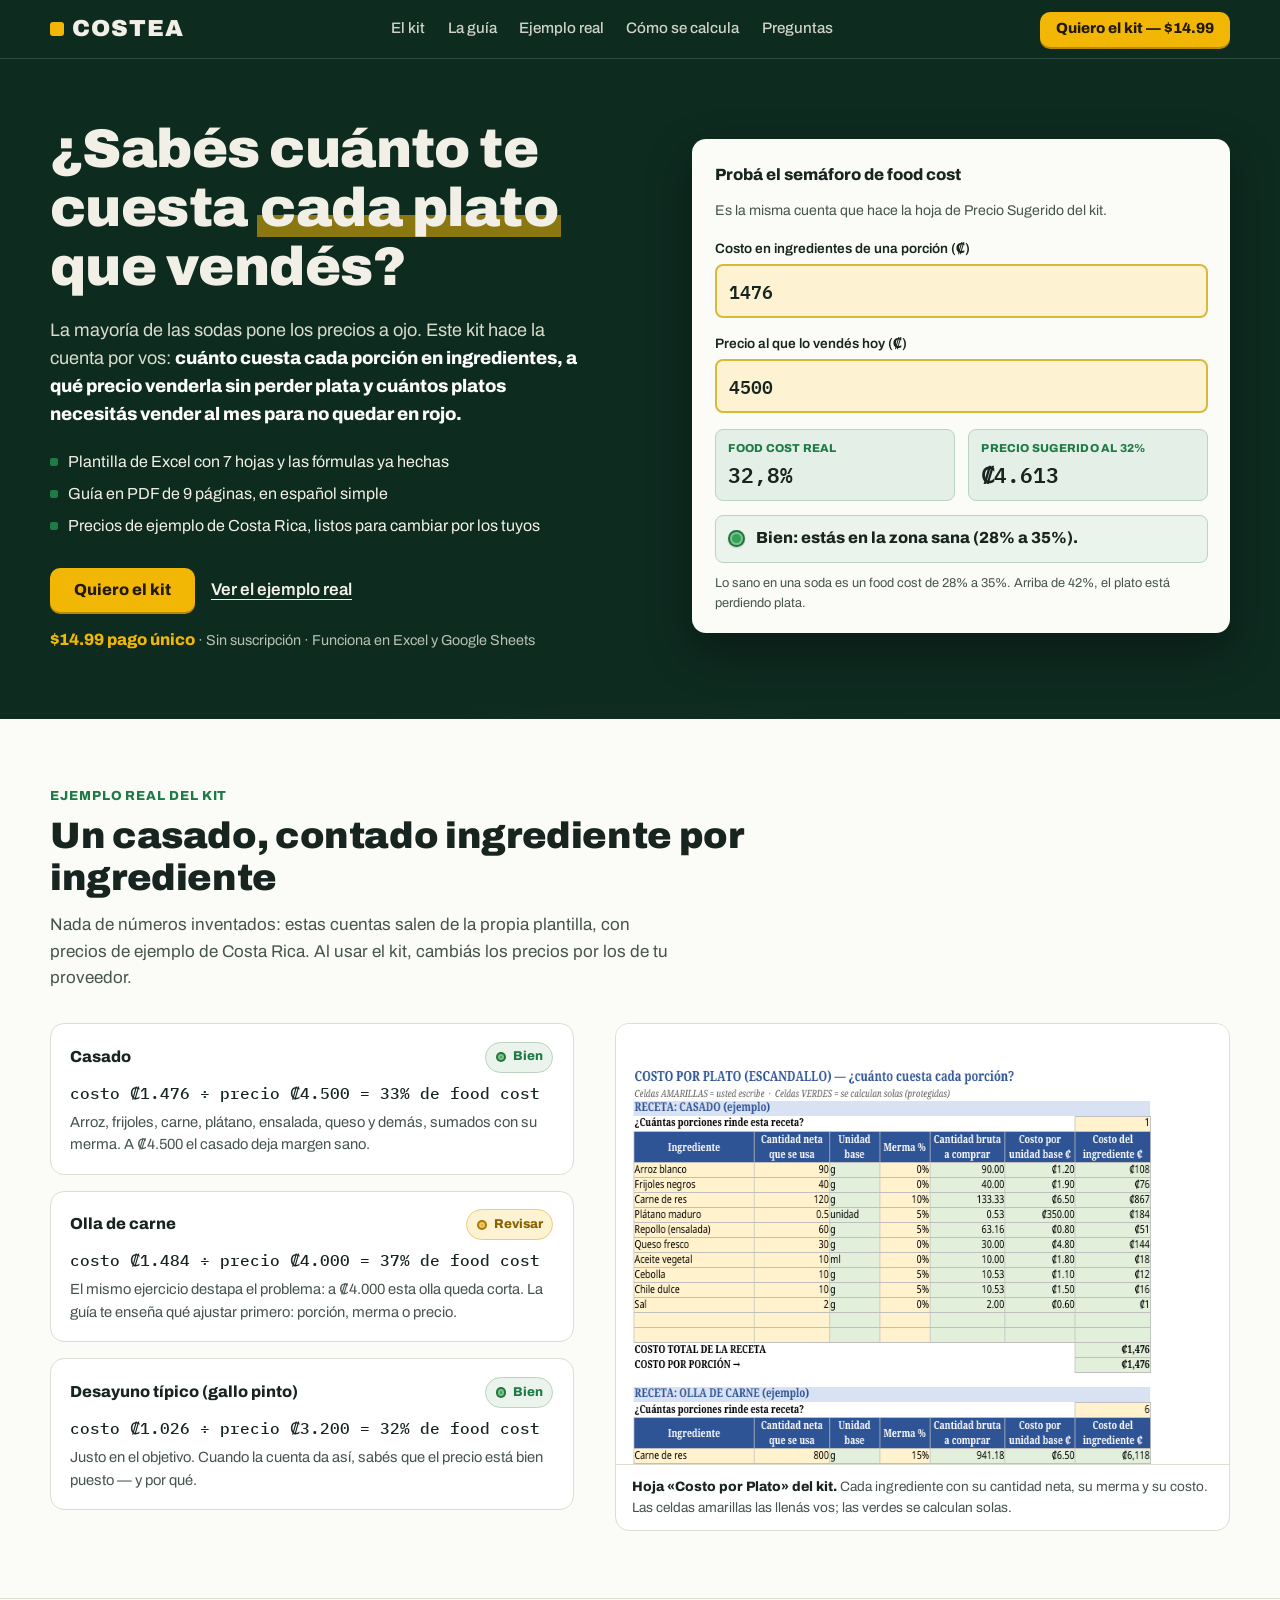
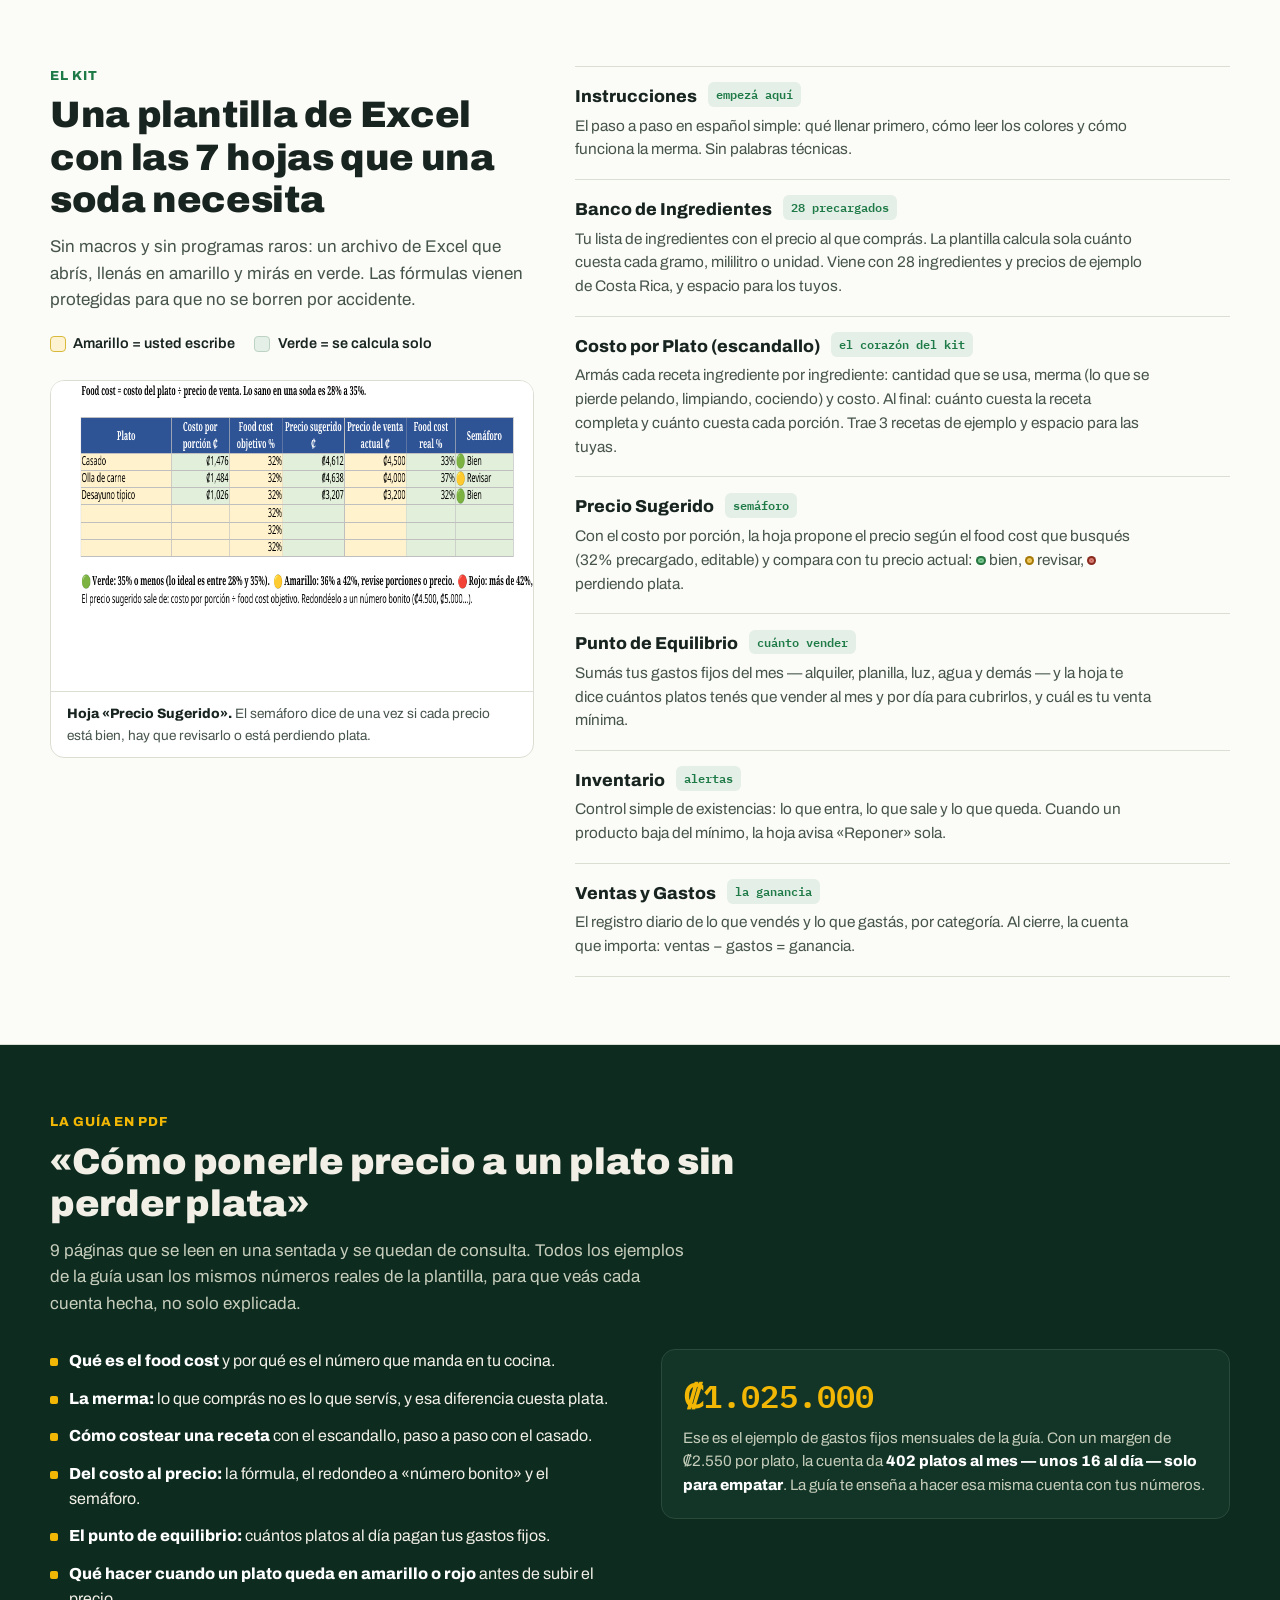
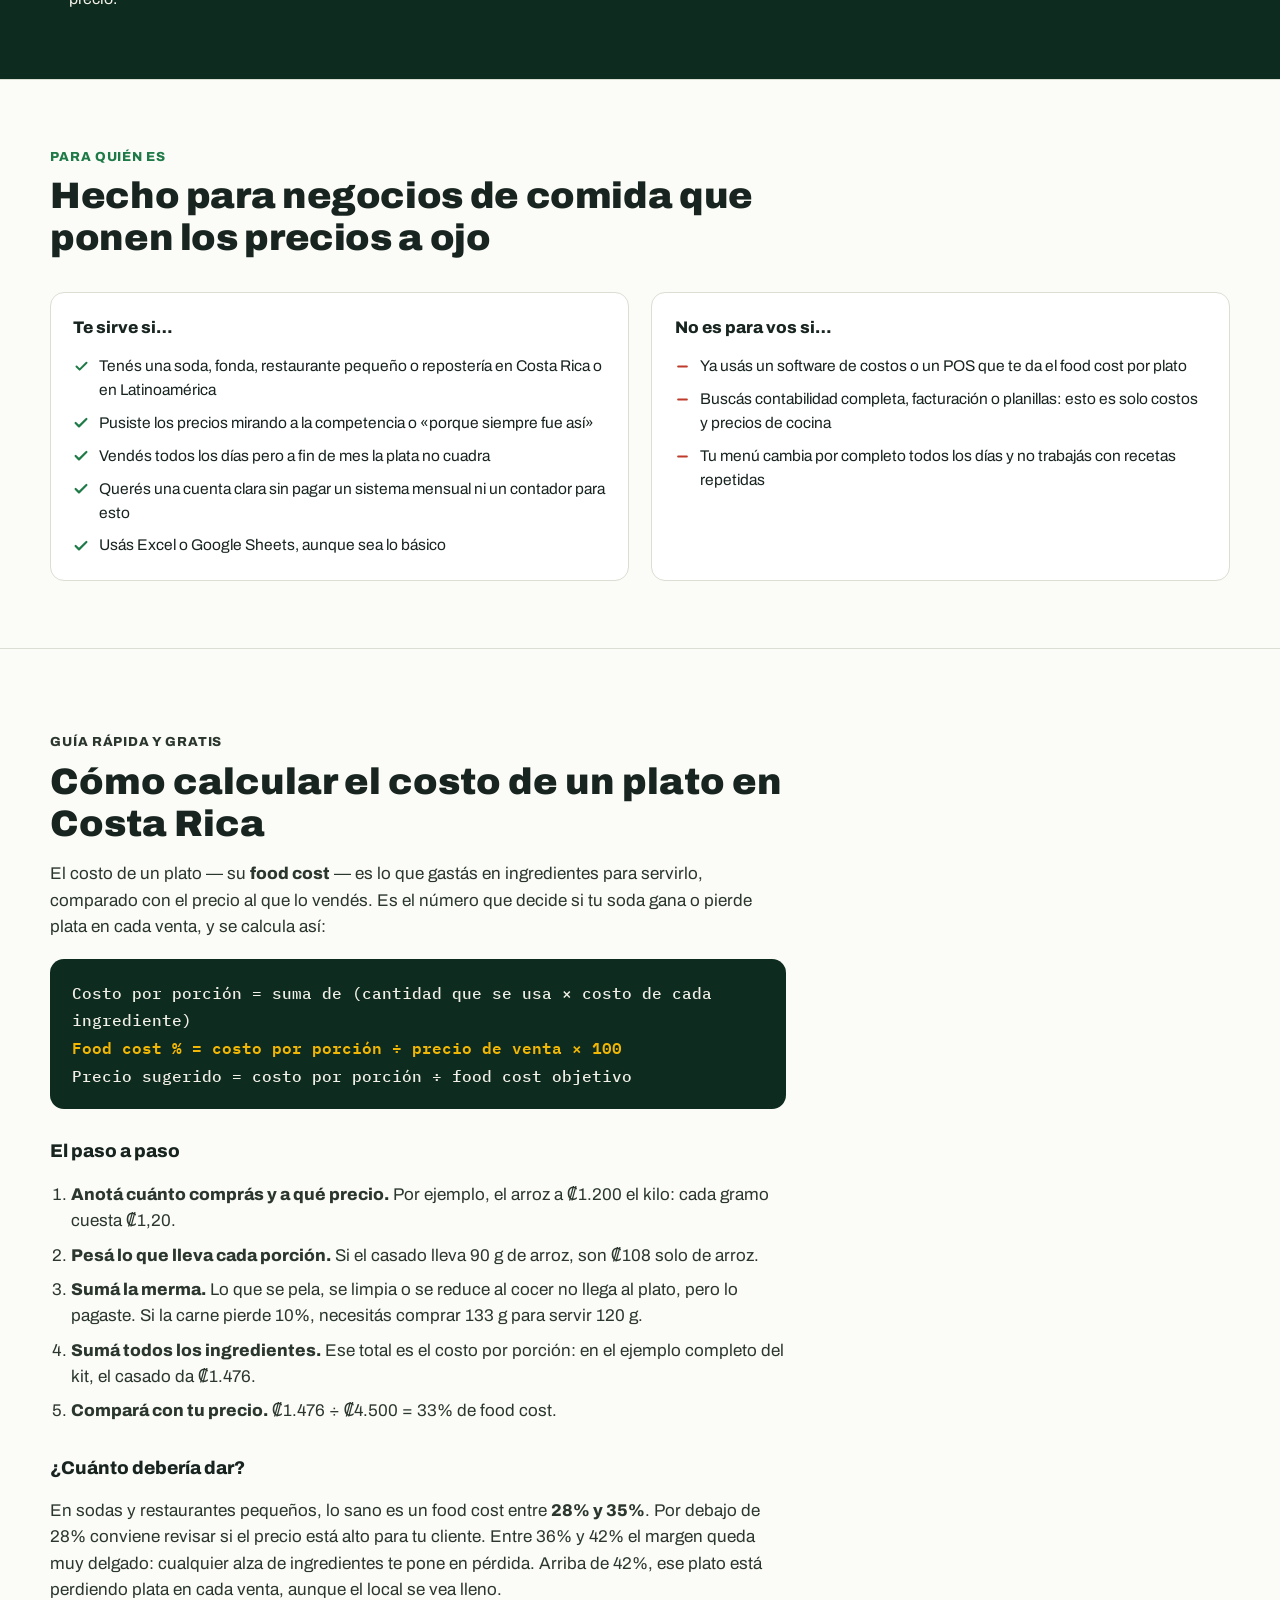
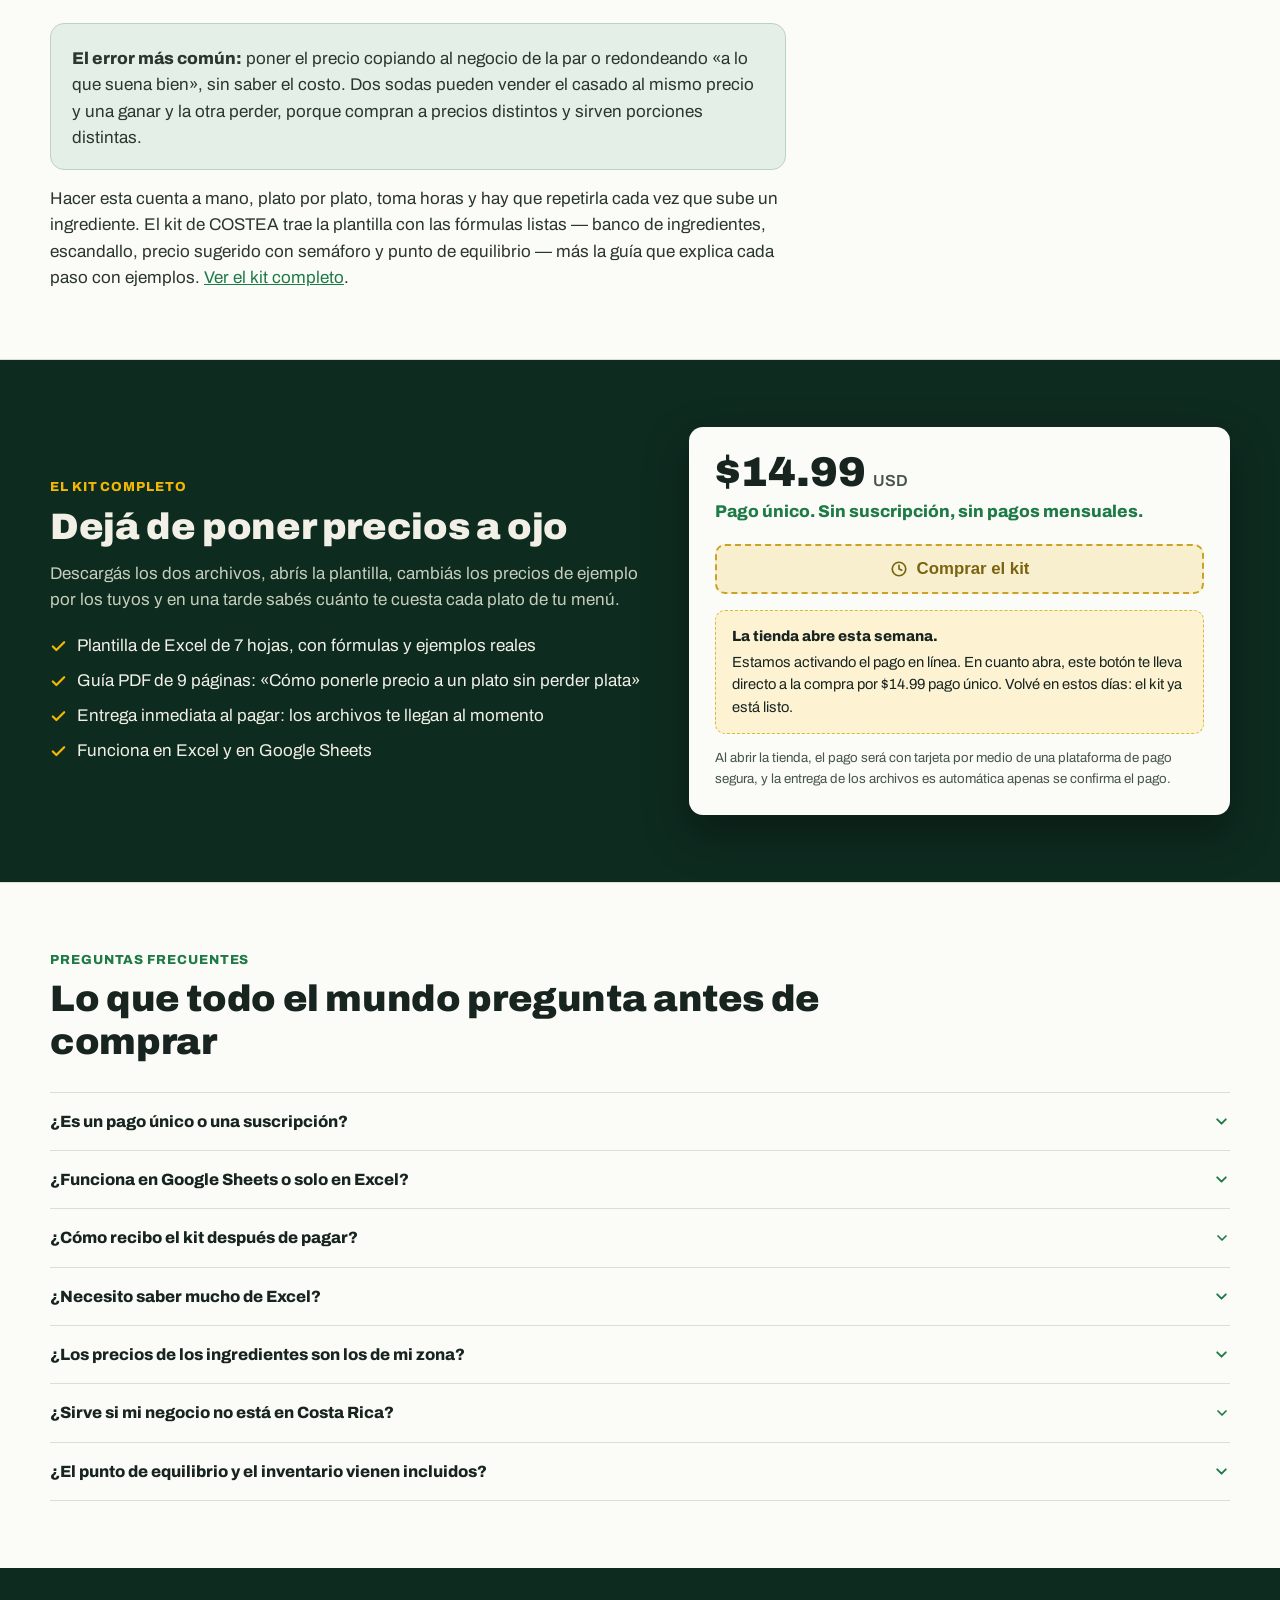
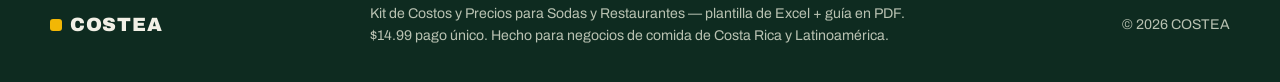
==== commit 3b7b0ec6: "Actualiza index.html (auditoría de excelencia)" ====
--- a/index.html
+++ b/index.html
@@ -8,7 +8,9 @@
 <meta property="og:title" content="COSTEA — Kit de Costos y Precios para Sodas y Restaurantes">
 <meta property="og:description" content="Calculá el costo real de cada plato y ponéle precio sin perder plata. Excel + guía PDF, pago único $14.99.">
 <meta property="og:type" content="website">
-<meta property="og:image" content="assets/hoja-precio-sugerido.png">
+<meta property="og:url" content="https://wzqdurl.github.io/costea-kit/">
+<meta property="og:image" content="https://wzqdurl.github.io/costea-kit/assets/hoja-precio-sugerido.png">
+<link rel="icon" href="data:image/svg+xml,%3Csvg xmlns='http://www.w3.org/2000/svg' viewBox='0 0 64 64'%3E%3Crect width='64' height='64' rx='14' fill='%230E2B20'/%3E%3Crect x='13' y='24' width='17' height='17' rx='4.5' fill='%23F2B705'/%3E%3Crect x='37' y='24' width='13' height='17' rx='4.5' fill='%23F2F0E6'/%3E%3C/svg%3E">
 <script type="application/ld+json">
 {"@context":"https://schema.org","@type":"Product","name":"Kit de Costos y Precios para Sodas y Restaurantes","brand":{"@type":"Brand","name":"COSTEA"},"description":"Plantilla de Excel de 7 hojas con fórmulas y guía PDF de 9 páginas para calcular costos por plato, precios sugeridos con food cost, punto de equilibrio, inventario y registro de ventas y gastos.","offers":{"@type":"Offer","price":"14.99","priceCurrency":"USD","availability":"https://schema.org/PreOrder"}}
 </script>
@@ -29,7 +31,13 @@
 body{font-family:'Archivo',system-ui,sans-serif;background:var(--paper);color:var(--ink);line-height:1.55;font-size:17px;-webkit-font-smoothing:antialiased}
 img{max-width:100%;display:block}
 a{color:var(--formula)}
-:focus-visible{outline:3px solid var(--write);outline-offset:2px}
+/* Foco visible en todo el sistema: verde fórmula sobre fondos claros (la tiza
+   amarilla casi no se ve sobre papel: 1.75:1) y amarillo tiza sobre la pizarra. */
+:focus-visible{outline:3px solid var(--formula);outline-offset:2px}
+header :focus-visible,.hero :focus-visible,.guia :focus-visible,.buy :focus-visible,footer :focus-visible{outline-color:var(--write)}
+.btn:focus-visible{outline-color:var(--ink)}
+.skip{position:absolute;left:-9999px;top:0;z-index:100;background:var(--write);color:#221A00;font-weight:800;padding:.65rem 1.1rem;border-radius:0 0 10px 0;text-decoration:none}
+.skip:focus{left:0}
 .wrap{width:min(1180px,100% - 2.5rem);margin-inline:auto}
 .mono{font-family:'IBM Plex Mono',monospace;font-variant-numeric:tabular-nums}
 
@@ -39,12 +47,16 @@
 .logo{font-weight:900;font-size:1.45rem;letter-spacing:.04em;color:var(--chalk);text-decoration:none;display:flex;align-items:center;gap:.5rem}
 .logo .dot{width:.62em;height:.62em;background:var(--write);border-radius:3px;display:inline-block}
 nav{margin-left:auto;display:flex;gap:1.4rem}
-nav a{color:var(--chalk);text-decoration:none;font-size:.95rem;font-weight:500;opacity:.85}
+nav a{color:var(--chalk);text-decoration:none;font-size:.95rem;font-weight:500;opacity:.85;transition:opacity .15s ease}
 nav a:hover{opacity:1;text-decoration:underline;text-underline-offset:4px}
 .btn{display:inline-block;background:var(--write);color:#221A00;font-weight:800;text-decoration:none;padding:.8rem 1.5rem;border-radius:10px;border:0;cursor:pointer;font-size:1rem;line-height:1.2;box-shadow:0 2px 0 #B98A04;transition:transform .15s ease, box-shadow .15s ease}
 .btn:hover{transform:translateY(-1px);box-shadow:0 3px 0 #B98A04}
+.btn:active{transform:translateY(1px);box-shadow:0 1px 0 #B98A04}
 .btn.small{padding:.55rem 1rem;font-size:.92rem}
-.btn[disabled]{background:#C9CFC2;color:#5A655C;box-shadow:none;cursor:not-allowed;transform:none}
+/* Deshabilitado con intención de diseño: vale de papel punteado, no un botón roto.
+   Cuando la tienda abra, el JS lo reemplaza por el enlace de compra activo. */
+.btn[disabled]{background:#F7EFCE;color:#7A6410;border:2px dashed #C9A227;box-shadow:none;cursor:not-allowed;transform:none;display:flex;align-items:center;justify-content:center;gap:.55rem}
+.btn[disabled] svg{flex:none}
 
 /* ---------- hero ---------- */
 .hero{background:var(--board);color:var(--chalk);padding:3.8rem 0 4.2rem;position:relative;overflow:hidden}
@@ -68,14 +80,17 @@
 .calc p.sub{font-size:.88rem;color:var(--ink-soft);margin-bottom:1rem}
 .calc label{display:block;font-size:.85rem;font-weight:600;margin-bottom:.3rem}
 .calc .field{margin-bottom:.9rem}
-.calc input{width:100%;font-family:'IBM Plex Mono',monospace;font-size:1.15rem;font-weight:600;padding:.65rem .8rem;border:2px solid #D9B93A;border-radius:8px;background:var(--write-soft);color:var(--ink)}
+.calc input{width:100%;font-family:'IBM Plex Mono',monospace;font-size:1.15rem;font-weight:600;padding:.65rem .8rem;border:2px solid #D9B93A;border-radius:8px;background:var(--write-soft);color:var(--ink);transition:border-color .15s ease}
+.calc input:hover{border-color:#B98A04}
 .calc input:focus{outline:3px solid rgba(30,122,70,.45);outline-offset:1px}
 .calc .out{display:flex;gap:.8rem;margin-top:1rem}
 .calc .out > div{flex:1;background:var(--formula-soft);border:1.5px solid #BCD2C2;border-radius:8px;padding:.6rem .8rem}
 .calc .out .k{font-size:.72rem;font-weight:700;color:var(--formula);letter-spacing:.02em}
 .calc .out .v{font-family:'IBM Plex Mono',monospace;font-size:1.3rem;font-weight:600}
 .semaforo{margin-top:.9rem;display:flex;align-items:center;gap:.65rem;font-weight:700;font-size:1rem;padding:.65rem .8rem;border-radius:8px;border:1.5px solid var(--line)}
-.semaforo .light{width:1.05rem;height:1.05rem;border-radius:50%;flex:none}
+/* La luz del semáforo: mismo componente que los puntos de las tarjetas y del texto
+   (círculo de color con borde oscuro y brillo interior), nunca un emoji. */
+.semaforo .light{width:1.05rem;height:1.05rem;border-radius:50%;flex:none;border:2px solid rgba(0,0,0,.30);box-shadow:inset 0 0 0 2px rgba(255,255,255,.35),0 1px 2px rgba(0,0,0,.18)}
 .semaforo.ok{background:#EAF4EC;border-color:#BCD2C2}.semaforo.ok .light{background:#35A257}
 .semaforo.mid{background:#FDF3D3;border-color:#E5CE7E}.semaforo.mid .light{background:#E5A90C}
 .semaforo.bad{background:#FADBD6;border-color:#E5A79C}.semaforo.bad .light{background:var(--bad)}
@@ -84,7 +99,7 @@
 /* ---------- sections ---------- */
 section{padding:4.2rem 0}
 section + section{border-top:1px solid var(--line)}
-.kicker{font-weight:800;font-size:.85rem;color:var(--formula);margin-bottom:.5rem}
+.kicker{font-weight:800;font-size:.82rem;letter-spacing:.07em;text-transform:uppercase;color:var(--formula);margin-bottom:.5rem}
 h2.title{font-size:clamp(1.6rem,3.2vw,2.3rem);font-weight:900;line-height:1.15;letter-spacing:-.01em;max-width:22em}
 .sub{margin-top:.8rem;color:var(--ink-soft);max-width:40rem}
 
@@ -93,9 +108,15 @@
 .numbers{display:grid;gap:1rem}
 .num-card{border:1.5px solid var(--line);border-radius:var(--radius);padding:1.1rem 1.2rem;background:#fff}
 .num-card h3{font-size:1rem;font-weight:800;display:flex;justify-content:space-between;align-items:center;gap:1rem}
-.chip{font-size:.8rem;font-weight:800;padding:.28rem .6rem;border-radius:999px;white-space:nowrap}
+.chip{font-size:.8rem;font-weight:800;padding:.28rem .6rem;border-radius:999px;white-space:nowrap;display:inline-flex;align-items:center;gap:.42rem}
+.chip .ind,.dotp{border-radius:50%;border:2px solid rgba(0,0,0,.28);box-shadow:inset 0 0 0 2px rgba(255,255,255,.35);flex:none}
+.chip .ind{width:.66rem;height:.66rem}
+.dotp{display:inline-block;width:.6em;height:.6em;vertical-align:-.04em}
 .chip.ok{background:#EAF4EC;color:#1E7A46;border:1.5px solid #BCD2C2}
 .chip.mid{background:#FDF3D3;color:#8A6104;border:1.5px solid #E5CE7E}
+.chip.ok .ind,.dotp.ok{background:#35A257}
+.chip.mid .ind,.dotp.mid{background:#E5A90C}
+.dotp.bad{background:var(--bad)}
 .num-card .calc-line{font-family:'IBM Plex Mono',monospace;font-size:1.02rem;margin-top:.45rem}
 .num-card p{font-size:.92rem;color:var(--ink-soft);margin-top:.35rem}
 figure.shot{border:1.5px solid var(--line);border-radius:var(--radius);overflow:hidden;background:#fff}
@@ -135,9 +156,11 @@
 .who{border:1.5px solid var(--line);border-radius:var(--radius);padding:1.4rem;background:#fff}
 .who h3{font-size:1.05rem;font-weight:800;margin-bottom:.8rem}
 .who ul{display:grid;gap:.55rem}
-.who li{list-style:none;display:flex;gap:.6rem;align-items:baseline;font-size:.97rem}
-.who.yes li::before{content:"✓";color:var(--formula);font-weight:900}
-.who.no li::before{content:"—";color:var(--bad);font-weight:900}
+.who li{list-style:none;display:flex;gap:.6rem;align-items:flex-start;font-size:.97rem}
+/* Marcas de lista con iconos SVG propios (Lucide): check y menos, no glyphs de fuente. */
+.who li::before{content:"";width:1.02em;height:1.02em;flex:none;margin-top:.3em;background-repeat:no-repeat;background-position:center;background-size:contain}
+.who.yes li::before{background-image:url("data:image/svg+xml,%3Csvg xmlns='http://www.w3.org/2000/svg' viewBox='0 0 24 24' fill='none' stroke='%231E7A46' stroke-width='3.2' stroke-linecap='round' stroke-linejoin='round'%3E%3Cpath d='M20 6 9 17l-5-5'/%3E%3C/svg%3E")}
+.who.no li::before{background-image:url("data:image/svg+xml,%3Csvg xmlns='http://www.w3.org/2000/svg' viewBox='0 0 24 24' fill='none' stroke='%23BE3A2B' stroke-width='3.2' stroke-linecap='round'%3E%3Cpath d='M5 12h14'/%3E%3C/svg%3E")}
 
 /* artículo SEO */
 article.seo{max-width:46rem}
@@ -156,13 +179,14 @@
 .buy .kicker{color:var(--write)}
 .buy .sub{color:#C6CDBB}
 .buy ul{display:grid;gap:.55rem;margin-top:1.2rem}
-.buy li{list-style:none;display:flex;gap:.6rem;align-items:baseline}
-.buy li::before{content:"✓";color:var(--write);font-weight:900}
+.buy li{list-style:none;display:flex;gap:.6rem;align-items:flex-start}
+.buy li::before{content:"";width:1.02em;height:1.02em;flex:none;margin-top:.3em;background-repeat:no-repeat;background-position:center;background-size:contain;background-image:url("data:image/svg+xml,%3Csvg xmlns='http://www.w3.org/2000/svg' viewBox='0 0 24 24' fill='none' stroke='%23F2B705' stroke-width='3.2' stroke-linecap='round' stroke-linejoin='round'%3E%3Cpath d='M20 6 9 17l-5-5'/%3E%3C/svg%3E")}
 .buy-card{background:var(--paper);color:var(--ink);border-radius:var(--radius);padding:1.6rem;box-shadow:0 18px 44px rgba(0,0,0,.35)}
 .buy-card .price{font-size:2.6rem;font-weight:900;line-height:1}
 .buy-card .price small{font-size:1rem;font-weight:600;color:var(--ink-soft)}
 .buy-card .once{margin-top:.3rem;font-weight:700;color:var(--formula)}
 .buy-card .btn{width:100%;text-align:center;margin-top:1.2rem;font-size:1.05rem}
+.buy-card a.btn{display:flex;align-items:center;justify-content:center}
 .notice{margin-top:1rem;border:1.5px dashed #D9B93A;background:var(--write-soft);border-radius:10px;padding:.85rem 1rem;font-size:.92rem}
 .notice b{display:block;margin-bottom:.2rem}
 .buy-card .fine{margin-top:.9rem;font-size:.83rem;color:var(--ink-soft)}
@@ -170,9 +194,10 @@
 /* FAQ */
 .faq-list{margin-top:1.8rem;border-top:1.5px solid var(--line)}
 details{border-bottom:1.5px solid var(--line);padding:1rem 0}
-summary{font-weight:700;font-size:1.02rem;cursor:pointer;list-style:none;display:flex;justify-content:space-between;gap:1rem}
-summary::after{content:"+";font-weight:900;color:var(--formula);font-size:1.3rem;line-height:1}
-details[open ] summary::after{content:"–"}
+summary{font-weight:700;font-size:1.02rem;cursor:pointer;list-style:none;display:flex;justify-content:space-between;align-items:center;gap:1rem;transition:color .15s ease}
+summary:hover{color:var(--formula)}
+summary::after{content:"";width:1.05rem;height:1.05rem;flex:none;background:url("data:image/svg+xml,%3Csvg xmlns='http://www.w3.org/2000/svg' viewBox='0 0 24 24' fill='none' stroke='%231E7A46' stroke-width='2.6' stroke-linecap='round' stroke-linejoin='round'%3E%3Cpath d='m6 9 6 6 6-6'/%3E%3C/svg%3E") center/contain no-repeat;transition:transform .25s ease}
+details[open ] summary::after{transform:rotate(180deg)}
 details p{margin-top:.55rem;color:var(--ink-soft);max-width:42rem}
 
 footer{background:var(--board);color:#B9C2B2;padding:2.2rem 0}
@@ -183,6 +208,10 @@
 .reveal{transition:opacity .55s ease,transform .55s ease}
 html.anim .reveal{opacity:0;transform:translateY(14px)}
 html.anim .reveal.on{opacity:1;transform:none}
+@media print{
+  header{position:static}
+  html.anim .reveal{opacity:1!important;transform:none!important}
+}
 
 @media (max-width: 900px){
   .hero-grid,.ejemplo-grid,.kit-grid,.guia-grid,.buy-grid{grid-template-columns:1fr}
@@ -200,6 +229,7 @@
 </style>
 </head>
 <body>
+<a class="skip" href="#top">Saltar al contenido</a>
 
 <header>
   <div class="wrap header-in">
@@ -215,7 +245,7 @@
   </div>
 </header>
 
-<main id="top">
+<main id="top" tabindex="-1">
 
   <!-- HERO -->
   <div class="hero">
@@ -240,20 +270,20 @@
         <p class="sub">Es la misma cuenta que hace la hoja de Precio Sugerido del kit.</p>
         <div class="field">
           <label for="costo">Costo en ingredientes de una porción (₡)</label>
-          <input id="costo" type="number" inputmode="decimal" min="0" value="1476">
+          <input id="costo" type="number" inputmode="decimal" min="0" value="1476" aria-describedby="calc-hint">
         </div>
         <div class="field">
           <label for="precio">Precio al que lo vendés hoy (₡)</label>
-          <input id="precio" type="number" inputmode="decimal" min="0" value="4500">
+          <input id="precio" type="number" inputmode="decimal" min="0" value="4500" aria-describedby="calc-hint">
         </div>
         <div class="out">
           <div><div class="k">FOOD COST REAL</div><div class="v" id="fc-out">33%</div></div>
           <div><div class="k">PRECIO SUGERIDO AL 32%</div><div class="v" id="sug-out">₡4.612</div></div>
         </div>
-        <div class="semaforo ok" id="semaforo" aria-live="polite">
-          <span class="light"></span><span id="sem-texto">Bien: estás en la zona sana (28% a 35%).</span>
-        </div>
-        <p class="hint">Lo sano en una soda es un food cost de 28% a 35%. Arriba de 42%, el plato está perdiendo plata.</p>
+        <div class="semaforo ok" id="semaforo" aria-live="polite" aria-atomic="true">
+          <span class="light" aria-hidden="true"></span><span id="sem-texto">Bien: estás en la zona sana (28% a 35%).</span>
+        </div>
+        <p class="hint" id="calc-hint">Lo sano en una soda es un food cost de 28% a 35%. Arriba de 42%, el plato está perdiendo plata.</p>
       </div>
     </div>
   </div>
@@ -267,17 +297,17 @@
       <div class="ejemplo-grid">
         <div class="numbers">
           <div class="num-card reveal">
-            <h3>Casado <span class="chip ok">🟢 Bien</span></h3>
+            <h3>Casado <span class="chip ok"><span class="ind" aria-hidden="true"></span>Bien</span></h3>
             <div class="calc-line">costo ₡1.476 ÷ precio ₡4.500 = 33% de food cost</div>
             <p>Arroz, frijoles, carne, plátano, ensalada, queso y demás, sumados con su merma. A ₡4.500 el casado deja margen sano.</p>
           </div>
           <div class="num-card reveal">
-            <h3>Olla de carne <span class="chip mid">🟡 Revisar</span></h3>
+            <h3>Olla de carne <span class="chip mid"><span class="ind" aria-hidden="true"></span>Revisar</span></h3>
             <div class="calc-line">costo ₡1.484 ÷ precio ₡4.000 = 37% de food cost</div>
             <p>El mismo ejercicio destapa el problema: a ₡4.000 esta olla queda corta. La guía te enseña qué ajustar primero: porción, merma o precio.</p>
           </div>
           <div class="num-card reveal">
-            <h3>Desayuno típico (gallo pinto) <span class="chip ok">🟢 Bien</span></h3>
+            <h3>Desayuno típico (gallo pinto) <span class="chip ok"><span class="ind" aria-hidden="true"></span>Bien</span></h3>
             <div class="calc-line">costo ₡1.026 ÷ precio ₡3.200 = 32% de food cost</div>
             <p>Justo en el objetivo. Cuando la cuenta da así, sabés que el precio está bien puesto — y por qué.</p>
           </div>
@@ -321,7 +351,7 @@
         </div>
         <div class="sheet reveal">
           <h3>Precio Sugerido <span class="tag">semáforo</span></h3>
-          <p>Con el costo por porción, la hoja propone el precio según el food cost que busqués (32% precargado, editable) y compara con tu precio actual: 🟢 bien, 🟡 revisar, 🔴 perdiendo plata.</p>
+          <p>Con el costo por porción, la hoja propone el precio según el food cost que busqués (32% precargado, editable) y compara con tu precio actual: <span class="dotp ok" aria-hidden="true"></span> bien, <span class="dotp mid" aria-hidden="true"></span> revisar, <span class="dotp bad" aria-hidden="true"></span> perdiendo plata.</p>
         </div>
         <div class="sheet reveal">
           <h3>Punto de Equilibrio <span class="tag">cuánto vender</span></h3>
@@ -437,7 +467,7 @@
       <div class="buy-card">
         <div class="price">$14.99 <small>USD</small></div>
         <p class="once">Pago único. Sin suscripción, sin pagos mensuales.</p>
-        <button class="btn" id="buy-btn" type="button" disabled>Comprar el kit</button>
+        <button class="btn" id="buy-btn" type="button" disabled><svg width="18" height="18" viewBox="0 0 24 24" fill="none" stroke="currentColor" stroke-width="2.2" stroke-linecap="round" stroke-linejoin="round" aria-hidden="true"><circle cx="12" cy="12" r="9"/><polyline points="12 7 12 12 15.5 13.5"/></svg>Comprar el kit</button>
         <div class="notice" role="note">
           <b>La tienda abre esta semana.</b>
           Estamos activando el pago en línea. En cuanto abra, este botón te lleva directo a la compra por $14.99 pago único. Volvé en estos días: el kit ya está listo.
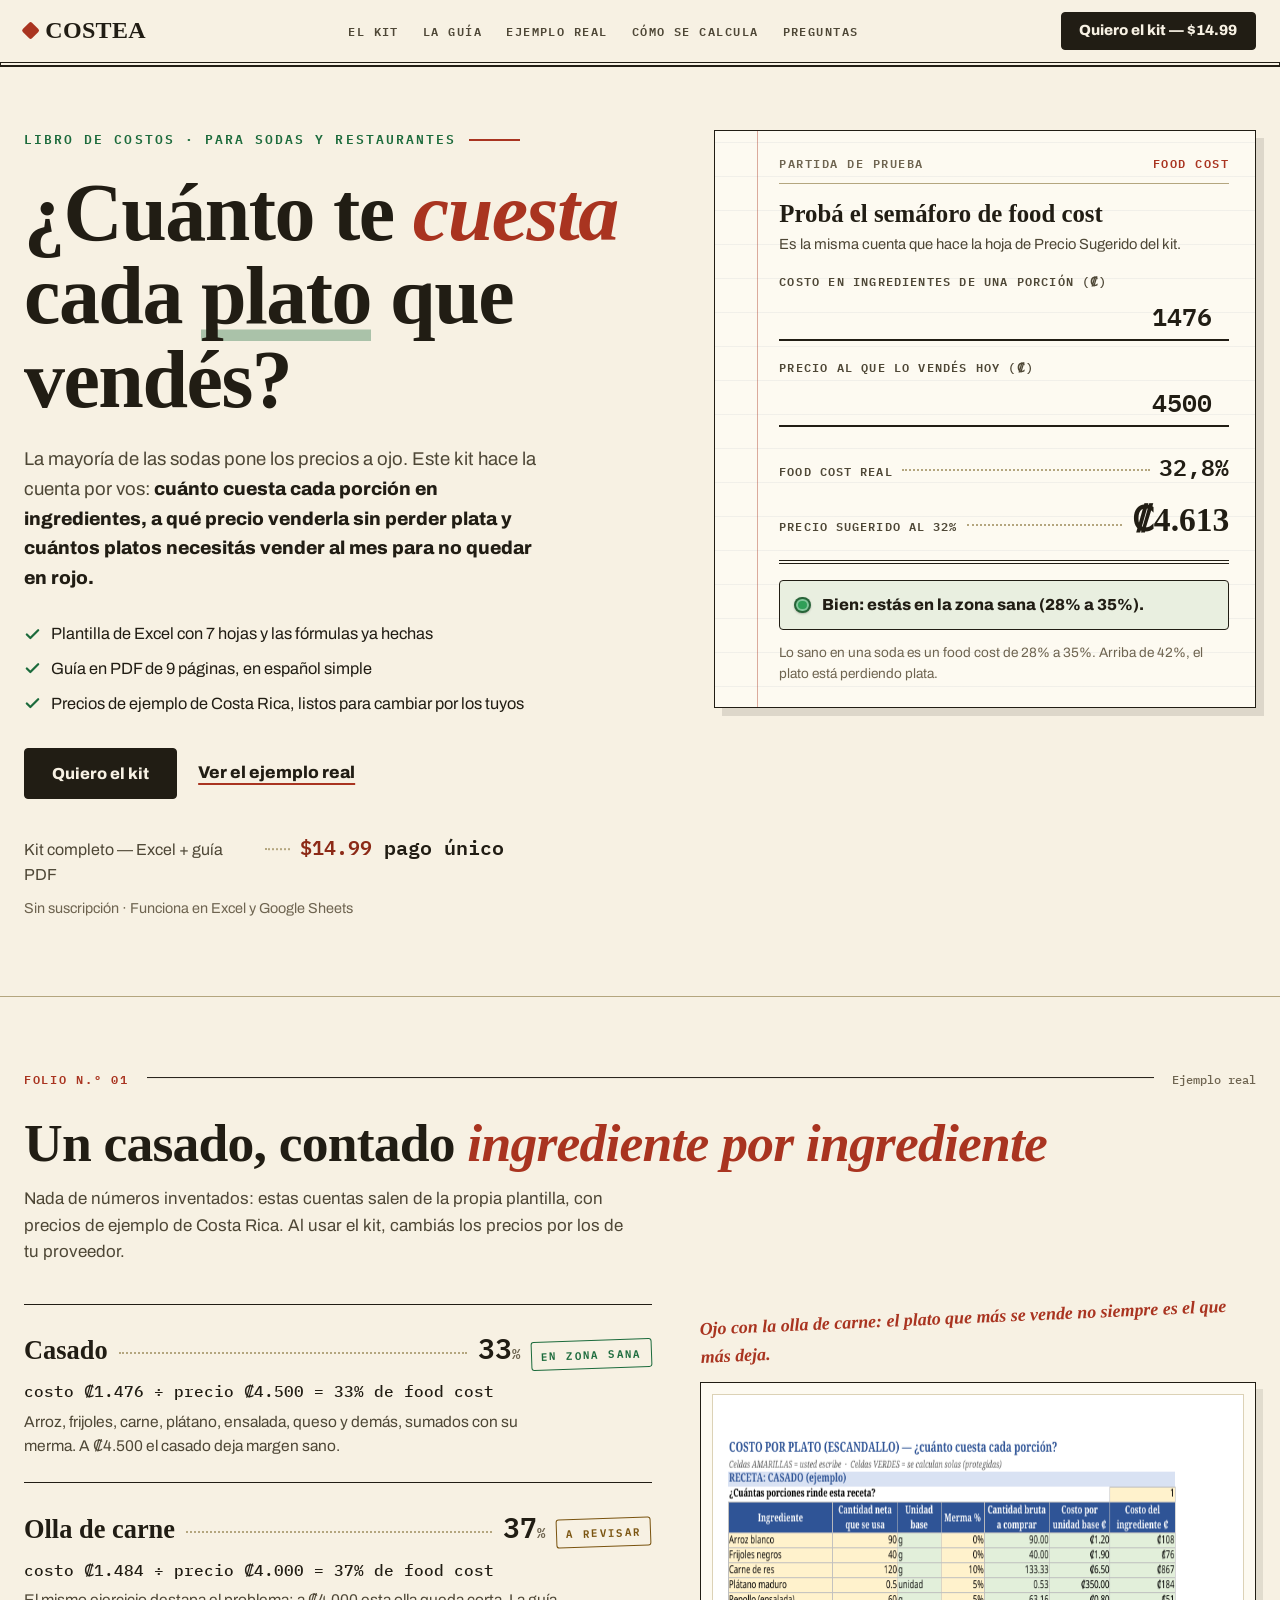
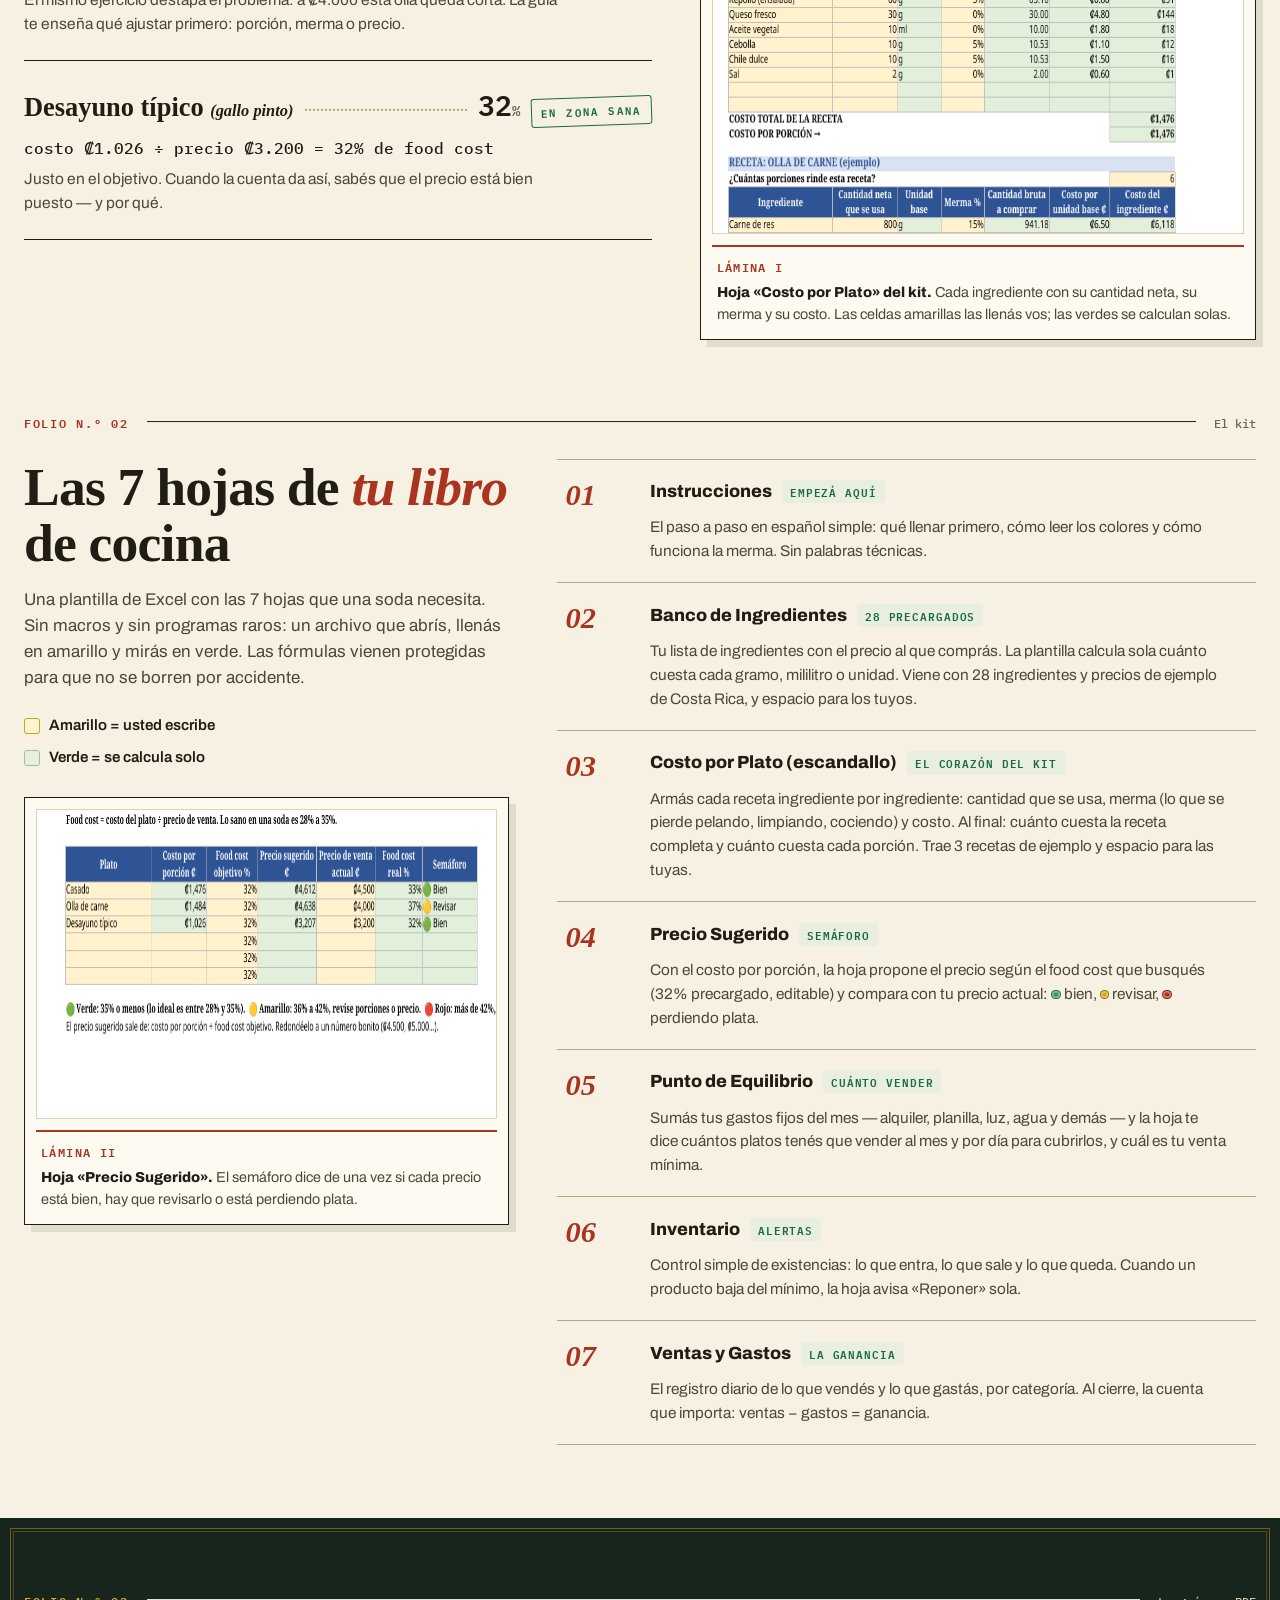
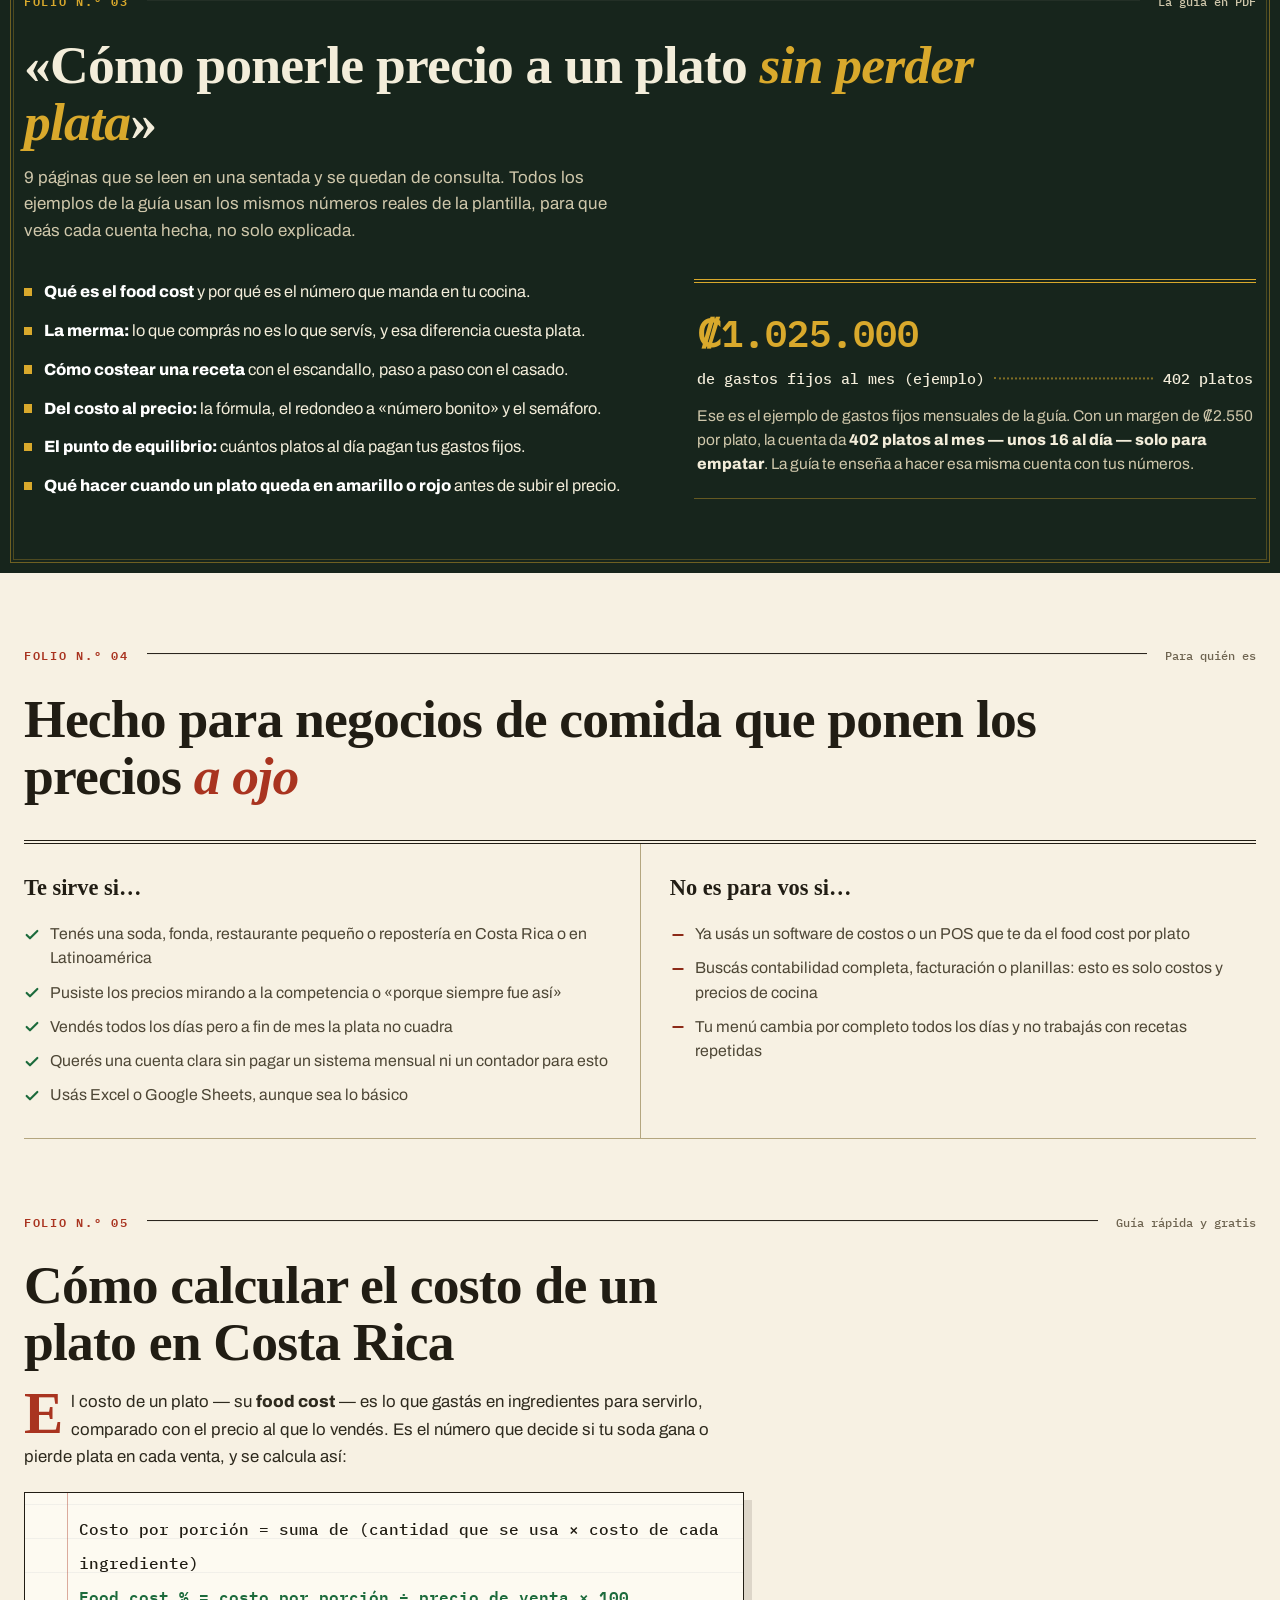
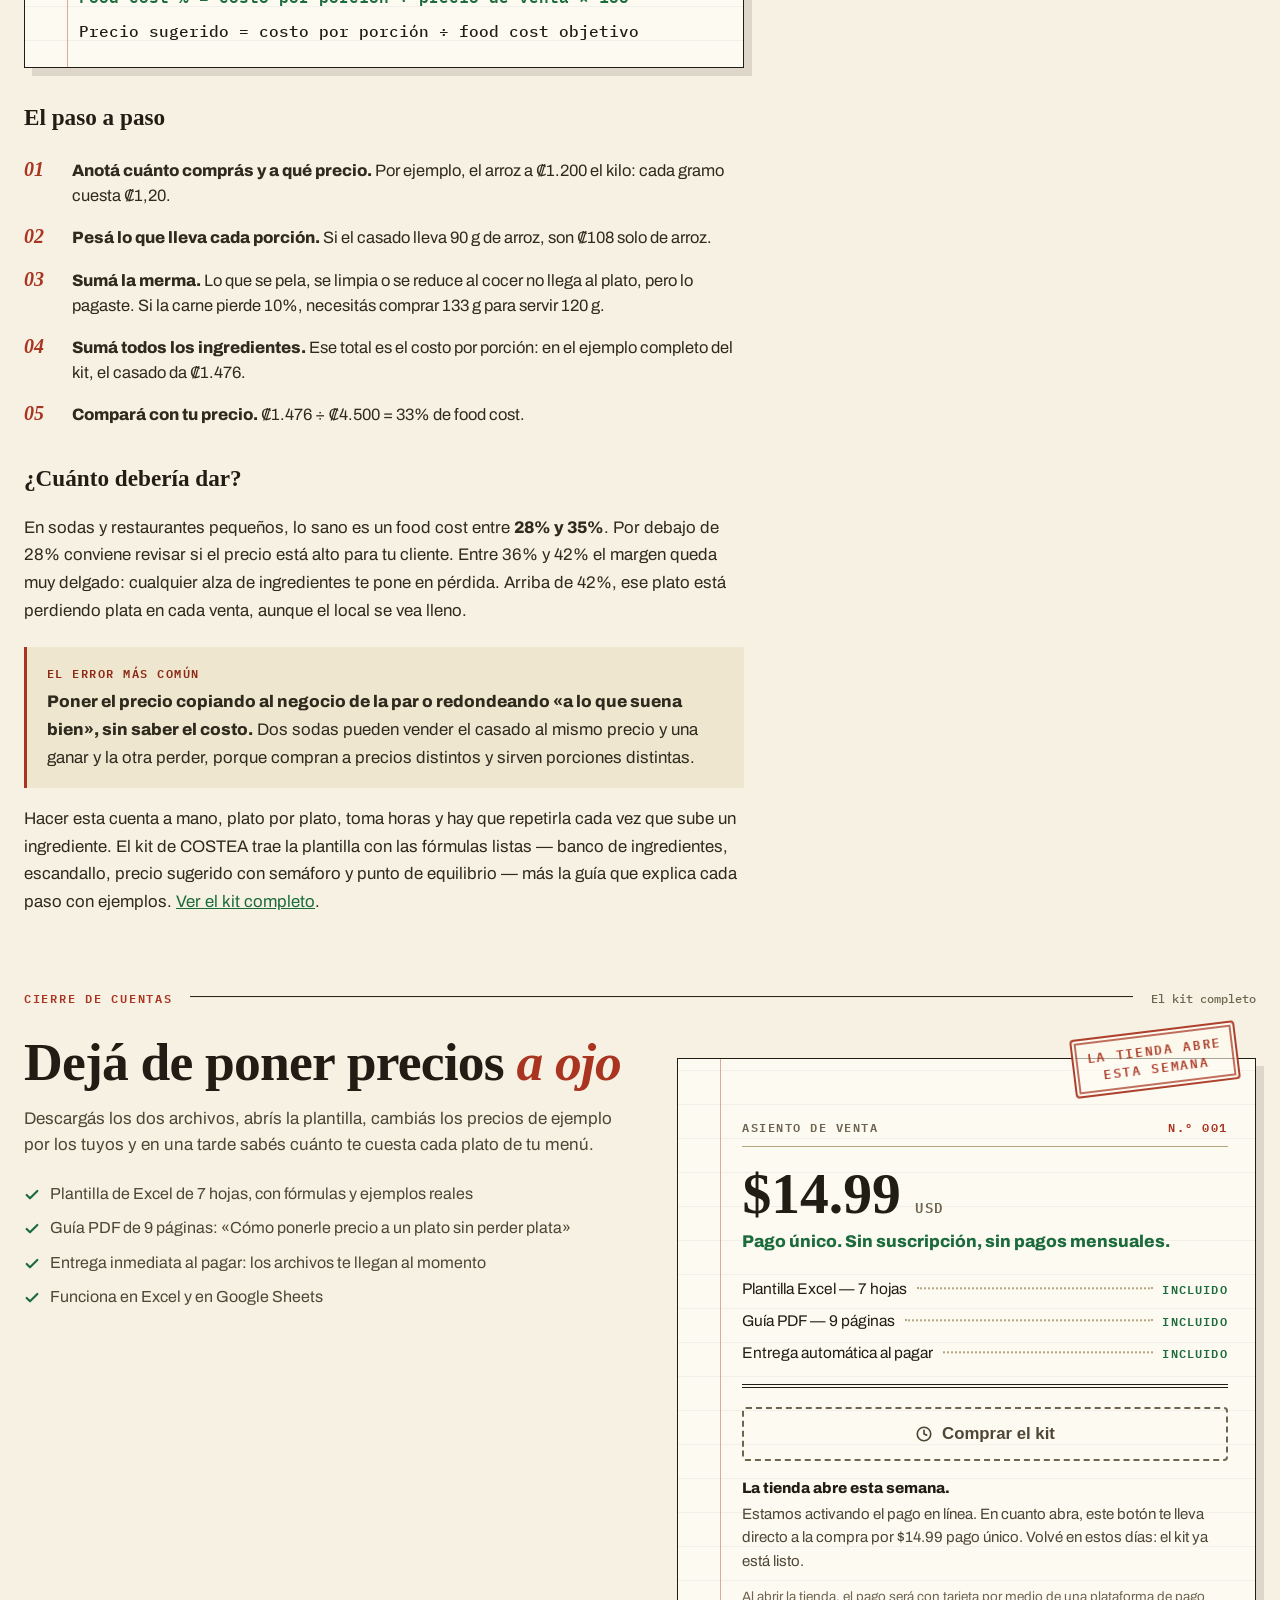
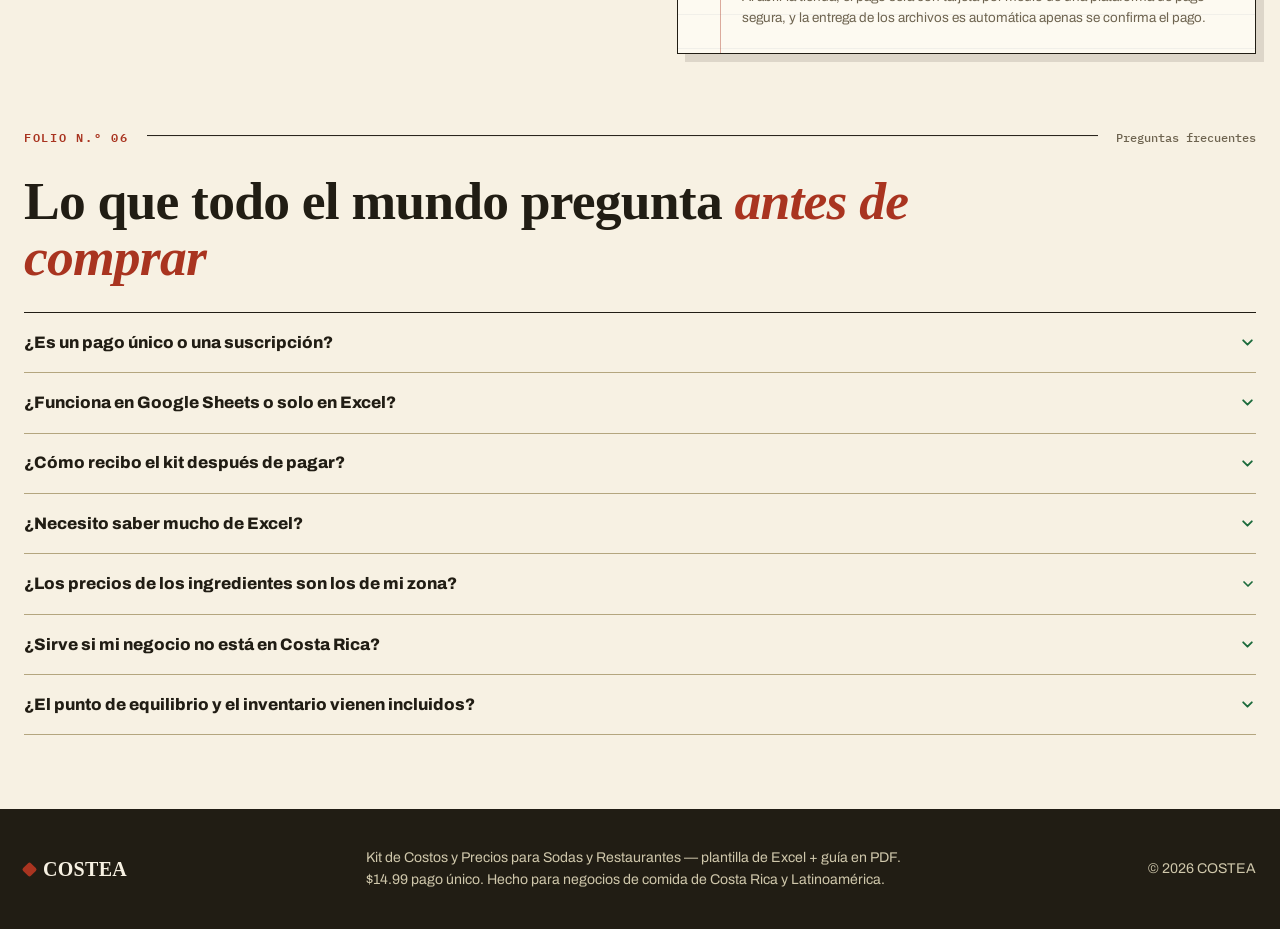
==== commit b6065ab0: "Publica index.html" ====
--- a/index.html
+++ b/index.html
@@ -10,199 +10,264 @@
 <meta property="og:type" content="website">
 <meta property="og:url" content="https://wzqdurl.github.io/costea-kit/">
 <meta property="og:image" content="https://wzqdurl.github.io/costea-kit/assets/hoja-precio-sugerido.png">
-<link rel="icon" href="data:image/svg+xml,%3Csvg xmlns='http://www.w3.org/2000/svg' viewBox='0 0 64 64'%3E%3Crect width='64' height='64' rx='14' fill='%230E2B20'/%3E%3Crect x='13' y='24' width='17' height='17' rx='4.5' fill='%23F2B705'/%3E%3Crect x='37' y='24' width='13' height='17' rx='4.5' fill='%23F2F0E6'/%3E%3C/svg%3E">
+<link rel="icon" href="data:image/svg+xml,%3Csvg xmlns='http://www.w3.org/2000/svg' viewBox='0 0 64 64'%3E%3Crect width='64' height='64' rx='10' fill='%23211D14'/%3E%3Crect x='9' y='9' width='46' height='46' rx='4' fill='none' stroke='%23F7F1E3' stroke-width='3'/%3E%3Ccircle cx='32' cy='40' r='6' fill='%23A93420'/%3E%3Crect x='20' y='20' width='24' height='4' fill='%23F7F1E3'/%3E%3C/svg%3E">
 <script type="application/ld+json">
 {"@context":"https://schema.org","@type":"Product","name":"Kit de Costos y Precios para Sodas y Restaurantes","brand":{"@type":"Brand","name":"COSTEA"},"description":"Plantilla de Excel de 7 hojas con fórmulas y guía PDF de 9 páginas para calcular costos por plato, precios sugeridos con food cost, punto de equilibrio, inventario y registro de ventas y gastos.","offers":{"@type":"Offer","price":"14.99","priceCurrency":"USD","availability":"https://schema.org/PreOrder"}}
 </script>
 <link rel="stylesheet" href="assets/fonts.css">
 <style>
+/* ============================================================
+   COSTEA — «El libro de cuentas»
+   Papel crema, renglones de libro mayor, tinta verde de fórmula,
+   tinta roja de anotación, cifras tabulares como protagonistas.
+   ============================================================ */
 :root{
-  --board:#0E2B20; --board-2:#123527; --chalk:#F2F0E6;
-  --paper:#FBFBF7; --ink:#182420; --ink-soft:#46544C;
-  --write:#F2B705; --write-soft:#FDF3D3;
-  --formula:#1E7A46; --formula-soft:#E4EFE7;
-  --warn:#C77F0A; --bad:#BE3A2B;
-  --line:#DBDED2; --line-dark:#2A4A3B;
-  --radius:14px;
+  --paper:#F7F1E3;        /* papel del libro */
+  --paper-2:#FDFAF1;      /* hoja suelta / folio */
+  --paper-3:#EFE6CF;      /* papel más cargado, bandas y hovers */
+  --ink:#211D14;          /* tinta ferrogálica */
+  --ink-2:#4E4736;        /* texto secundario */
+  --ink-3:#6E6450;        /* pies y notas (5.18:1 sobre papel) */
+  --rule:#DCD2B6;         /* renglón suave */
+  --rule-2:#B4A67F;       /* renglón fuerte */
+  --rojo:#A93420;         /* tinta roja: pérdidas, anotaciones, sello */
+  --rojo-osc:#8C2A17;     /* rojo para texto pequeño */
+  --verde:#1C6B3C;        /* tinta verde: fórmulas, zona sana */
+  --verde-bg:#E9EFE0;
+  --ambar-bg:#F6EBC8; --ambar-tx:#7A5410;
+  --rojo-bg:#F7E3DA;
+  --tinta:#17251C;        /* tapa del libro (sección guía) */
+  --crema:#F3EDDA;        /* texto sobre la tapa */
+  --crema-2:#CFC7AB;      /* texto secundario sobre la tapa */
+  --oro:#D9A92C;          /* dorado de la tapa, solo sobre oscuro */
+  --radius:4px;
 }
 *{margin:0;padding:0;box-sizing:border-box}
 html{scroll-behavior:smooth}
 @media (prefers-reduced-motion: reduce){ html{scroll-behavior:auto} *{animation:none!important;transition:none!important} }
 body{font-family:'Archivo',system-ui,sans-serif;background:var(--paper);color:var(--ink);line-height:1.55;font-size:17px;-webkit-font-smoothing:antialiased}
 img{max-width:100%;display:block}
-a{color:var(--formula)}
-/* Foco visible en todo el sistema: verde fórmula sobre fondos claros (la tiza
-   amarilla casi no se ve sobre papel: 1.75:1) y amarillo tiza sobre la pizarra. */
-:focus-visible{outline:3px solid var(--formula);outline-offset:2px}
-header :focus-visible,.hero :focus-visible,.guia :focus-visible,.buy :focus-visible,footer :focus-visible{outline-color:var(--write)}
-.btn:focus-visible{outline-color:var(--ink)}
-.skip{position:absolute;left:-9999px;top:0;z-index:100;background:var(--write);color:#221A00;font-weight:800;padding:.65rem 1.1rem;border-radius:0 0 10px 0;text-decoration:none}
+a{color:var(--verde)}
+.serif{font-family:'Fraunces',Georgia,serif;font-optical-sizing:auto}
+.mono{font-family:'IBM Plex Mono',monospace;font-variant-numeric:tabular-nums}
+
+/* Foco visible por contexto: verde tinta sobre papel (5.79:1),
+   dorado sobre la tapa oscura y el pie (7.33:1). */
+:focus-visible{outline:3px solid var(--verde);outline-offset:2px}
+.guia :focus-visible,footer :focus-visible{outline-color:var(--oro)}
+.skip{position:absolute;left:-9999px;top:0;z-index:100;background:var(--ink);color:var(--paper);font-weight:700;padding:.65rem 1.1rem;border-radius:0 0 var(--radius) 0;text-decoration:none}
 .skip:focus{left:0}
-.wrap{width:min(1180px,100% - 2.5rem);margin-inline:auto}
-.mono{font-family:'IBM Plex Mono',monospace;font-variant-numeric:tabular-nums}
+.wrap{width:min(1240px,100% - 3rem);margin-inline:auto}
+
+/* ---------- piezas del sistema ---------- */
+/* Línea de partida con puntos guía, como en todo libro de cuentas */
+.leader{display:flex;align-items:baseline;gap:.6rem}
+.leader .dots{flex:1;min-width:1.6rem;border-bottom:2px dotted var(--rule-2);transform:translateY(-.3em)}
+/* Encabezado de folio: número, título y renglón */
+.folio-head{display:flex;align-items:baseline;gap:1.1rem;margin-bottom:1.6rem}
+.folio-head .no{font-family:'IBM Plex Mono',monospace;font-size:.78rem;font-weight:600;letter-spacing:.14em;color:var(--rojo);white-space:nowrap}
+.folio-head .ln{flex:1;border-top:1px solid var(--ink);transform:translateY(-.35em)}
+.folio-head .pg{font-family:'IBM Plex Mono',monospace;font-size:.78rem;color:var(--ink-3);white-space:nowrap}
+h2.title{font-family:'Fraunces',Georgia,serif;font-weight:600;font-size:clamp(2.05rem,4.4vw,3.35rem);line-height:1.06;letter-spacing:-.015em;max-width:20em}
+h2.title em{font-style:italic;color:var(--rojo)}
+.sub{margin-top:.9rem;color:var(--ink-2);max-width:38rem;font-size:1.06rem}
+section{padding:4.6rem 0}
+/* Botón de tinta: negro ferrogálico que pasa a rojo al interactuar */
+.btn{display:inline-flex;align-items:center;justify-content:center;gap:.55rem;background:var(--ink);color:var(--paper);font-weight:700;text-decoration:none;padding:.92rem 1.7rem;border-radius:var(--radius);border:1.5px solid var(--ink);cursor:pointer;font-size:1rem;line-height:1.2;transition:background .18s ease,border-color .18s ease,transform .12s ease}
+.btn:hover{background:var(--rojo-osc);border-color:var(--rojo-osc)}
+.btn:active{transform:translateY(1px)}
+.btn.small{padding:.6rem 1.1rem;font-size:.92rem}
+/* Estado de compra deshabilitado DENTRO del sistema: asiento en lápiz,
+   borde punteado de tinta — se lee «todavía no se asienta», no roto. */
+.btn[disabled]{background:transparent;color:var(--ink-2);border:2px dashed var(--ink-3);cursor:not-allowed;transform:none}
+.btn[disabled]:hover{background:transparent;border-color:var(--ink-3)}
+.btn[disabled] svg{flex:none}
+/* Sello de tinta roja */
+.stamp{display:inline-block;font-family:'IBM Plex Mono',monospace;font-weight:600;text-transform:uppercase;letter-spacing:.13em;font-size:.8rem;line-height:1.45;text-align:center;color:var(--rojo);border:2.5px solid var(--rojo);border-radius:var(--radius);padding:.55rem .85rem;box-shadow:inset 0 0 0 2px var(--paper-2),inset 0 0 0 4px rgba(169,52,32,.75);transform:rotate(-7deg);opacity:.94}
+@keyframes stamp-in{0%{opacity:0;transform:rotate(-7deg) scale(1.65)}55%{opacity:1}100%{opacity:.94;transform:rotate(-7deg) scale(1)}}
+html.anim .stamp{opacity:0}
+html.anim .stamp.hit{animation:stamp-in .45s cubic-bezier(.25,1.4,.4,1) forwards}
+/* Anotación al margen, en tinta roja e itálica serif */
+.margin-note{font-family:'Fraunces',Georgia,serif;font-style:italic;font-weight:560;color:var(--rojo);font-size:1.12rem;transform:rotate(-2.5deg)}
+/* Lámina: la captura como hoja pegada al libro */
+figure.plate{background:var(--paper-2);border:1.5px solid var(--ink);padding:.7rem .7rem 0;box-shadow:7px 7px 0 rgba(33,29,20,.10)}
+figure.plate img{width:100%;border:1px solid var(--rule)}
+figure.plate figcaption{font-size:.9rem;color:var(--ink-2);padding:.75rem .3rem .85rem;border-top:2.5px solid var(--rojo);margin-top:.7rem}
+figure.plate figcaption .lam{font-family:'IBM Plex Mono',monospace;font-size:.72rem;font-weight:600;letter-spacing:.12em;color:var(--rojo);display:block;margin-bottom:.25rem}
+figure.plate figcaption b{color:var(--ink)}
 
 /* ---------- header ---------- */
-header{position:sticky;top:0;z-index:50;background:var(--board);border-bottom:1px solid var(--line-dark)}
-.header-in{display:flex;align-items:center;gap:1.5rem;padding:.7rem 0}
-.logo{font-weight:900;font-size:1.45rem;letter-spacing:.04em;color:var(--chalk);text-decoration:none;display:flex;align-items:center;gap:.5rem}
-.logo .dot{width:.62em;height:.62em;background:var(--write);border-radius:3px;display:inline-block}
-nav{margin-left:auto;display:flex;gap:1.4rem}
-nav a{color:var(--chalk);text-decoration:none;font-size:.95rem;font-weight:500;opacity:.85;transition:opacity .15s ease}
-nav a:hover{opacity:1;text-decoration:underline;text-underline-offset:4px}
-.btn{display:inline-block;background:var(--write);color:#221A00;font-weight:800;text-decoration:none;padding:.8rem 1.5rem;border-radius:10px;border:0;cursor:pointer;font-size:1rem;line-height:1.2;box-shadow:0 2px 0 #B98A04;transition:transform .15s ease, box-shadow .15s ease}
-.btn:hover{transform:translateY(-1px);box-shadow:0 3px 0 #B98A04}
-.btn:active{transform:translateY(1px);box-shadow:0 1px 0 #B98A04}
-.btn.small{padding:.55rem 1rem;font-size:.92rem}
-/* Deshabilitado con intención de diseño: vale de papel punteado, no un botón roto.
-   Cuando la tienda abra, el JS lo reemplaza por el enlace de compra activo. */
-.btn[disabled]{background:#F7EFCE;color:#7A6410;border:2px dashed #C9A227;box-shadow:none;cursor:not-allowed;transform:none;display:flex;align-items:center;justify-content:center;gap:.55rem}
-.btn[disabled] svg{flex:none}
-
-/* ---------- hero ---------- */
-.hero{background:var(--board);color:var(--chalk);padding:3.8rem 0 4.2rem;position:relative;overflow:hidden}
-.hero::after{content:"";position:absolute;inset:auto -10% -55% -10%;height:60%;background:radial-gradient(ellipse at center,rgba(242,183,5,.13),transparent 65%);pointer-events:none}
-.hero-grid{display:grid;grid-template-columns:1.05fr .95fr;gap:3rem;align-items:center;position:relative;z-index:1}
-.hero h1{font-size:clamp(2.1rem,4.6vw,3.4rem);font-weight:900;line-height:1.08;letter-spacing:-.01em}
-.hero h1 .hl{background:linear-gradient(transparent 62%,rgba(242,183,5,.55) 62%);padding:0 .06em}
-.hero .lead{margin-top:1.2rem;font-size:1.13rem;color:#D9DCCB;max-width:34rem}
-.hero .lead strong{color:#fff}
-.hero-points{margin-top:1.4rem;display:grid;gap:.45rem;font-size:1rem}
-.hero-points li{list-style:none;display:flex;gap:.6rem;align-items:baseline}
-.hero-points li::before{content:"";width:.5rem;height:.5rem;border-radius:2px;background:var(--formula);flex:none;transform:translateY(-1px)}
-.hero-cta{margin-top:1.8rem;display:flex;gap:1rem;align-items:center;flex-wrap:wrap}
-.hero-cta .alt{color:var(--chalk);font-weight:600;text-decoration:underline;text-underline-offset:4px}
-.price-note{margin-top:.9rem;font-size:.9rem;color:#B9C2B2}
-.price-note b{color:var(--write);font-size:1.02rem}
-
-/* calculator card = mini planilla */
-.calc{background:var(--paper);color:var(--ink);border-radius:var(--radius);padding:1.4rem 1.4rem 1.2rem;box-shadow:0 18px 44px rgba(0,0,0,.35)}
-.calc h2{font-size:1.02rem;font-weight:800;margin-bottom:.2rem}
-.calc p.sub{font-size:.88rem;color:var(--ink-soft);margin-bottom:1rem}
-.calc label{display:block;font-size:.85rem;font-weight:600;margin-bottom:.3rem}
-.calc .field{margin-bottom:.9rem}
-.calc input{width:100%;font-family:'IBM Plex Mono',monospace;font-size:1.15rem;font-weight:600;padding:.65rem .8rem;border:2px solid #D9B93A;border-radius:8px;background:var(--write-soft);color:var(--ink);transition:border-color .15s ease}
-.calc input:hover{border-color:#B98A04}
-.calc input:focus{outline:3px solid rgba(30,122,70,.45);outline-offset:1px}
-.calc .out{display:flex;gap:.8rem;margin-top:1rem}
-.calc .out > div{flex:1;background:var(--formula-soft);border:1.5px solid #BCD2C2;border-radius:8px;padding:.6rem .8rem}
-.calc .out .k{font-size:.72rem;font-weight:700;color:var(--formula);letter-spacing:.02em}
-.calc .out .v{font-family:'IBM Plex Mono',monospace;font-size:1.3rem;font-weight:600}
-.semaforo{margin-top:.9rem;display:flex;align-items:center;gap:.65rem;font-weight:700;font-size:1rem;padding:.65rem .8rem;border-radius:8px;border:1.5px solid var(--line)}
-/* La luz del semáforo: mismo componente que los puntos de las tarjetas y del texto
-   (círculo de color con borde oscuro y brillo interior), nunca un emoji. */
-.semaforo .light{width:1.05rem;height:1.05rem;border-radius:50%;flex:none;border:2px solid rgba(0,0,0,.30);box-shadow:inset 0 0 0 2px rgba(255,255,255,.35),0 1px 2px rgba(0,0,0,.18)}
-.semaforo.ok{background:#EAF4EC;border-color:#BCD2C2}.semaforo.ok .light{background:#35A257}
-.semaforo.mid{background:#FDF3D3;border-color:#E5CE7E}.semaforo.mid .light{background:#E5A90C}
-.semaforo.bad{background:#FADBD6;border-color:#E5A79C}.semaforo.bad .light{background:var(--bad)}
-.calc .hint{margin-top:.7rem;font-size:.8rem;color:var(--ink-soft)}
-
-/* ---------- sections ---------- */
-section{padding:4.2rem 0}
-section + section{border-top:1px solid var(--line)}
-.kicker{font-weight:800;font-size:.82rem;letter-spacing:.07em;text-transform:uppercase;color:var(--formula);margin-bottom:.5rem}
-h2.title{font-size:clamp(1.6rem,3.2vw,2.3rem);font-weight:900;line-height:1.15;letter-spacing:-.01em;max-width:22em}
-.sub{margin-top:.8rem;color:var(--ink-soft);max-width:40rem}
-
-/* ejemplo */
-.ejemplo-grid{display:grid;grid-template-columns:.92fr 1.08fr;gap:2.6rem;align-items:start;margin-top:2rem}
-.numbers{display:grid;gap:1rem}
-.num-card{border:1.5px solid var(--line);border-radius:var(--radius);padding:1.1rem 1.2rem;background:#fff}
-.num-card h3{font-size:1rem;font-weight:800;display:flex;justify-content:space-between;align-items:center;gap:1rem}
-.chip{font-size:.8rem;font-weight:800;padding:.28rem .6rem;border-radius:999px;white-space:nowrap;display:inline-flex;align-items:center;gap:.42rem}
-.chip .ind,.dotp{border-radius:50%;border:2px solid rgba(0,0,0,.28);box-shadow:inset 0 0 0 2px rgba(255,255,255,.35);flex:none}
-.chip .ind{width:.66rem;height:.66rem}
-.dotp{display:inline-block;width:.6em;height:.6em;vertical-align:-.04em}
-.chip.ok{background:#EAF4EC;color:#1E7A46;border:1.5px solid #BCD2C2}
-.chip.mid{background:#FDF3D3;color:#8A6104;border:1.5px solid #E5CE7E}
-.chip.ok .ind,.dotp.ok{background:#35A257}
-.chip.mid .ind,.dotp.mid{background:#E5A90C}
-.dotp.bad{background:var(--bad)}
-.num-card .calc-line{font-family:'IBM Plex Mono',monospace;font-size:1.02rem;margin-top:.45rem}
-.num-card p{font-size:.92rem;color:var(--ink-soft);margin-top:.35rem}
-figure.shot{border:1.5px solid var(--line);border-radius:var(--radius);overflow:hidden;background:#fff}
-figure.shot img{width:100%}
-figure.shot figcaption{font-size:.85rem;color:var(--ink-soft);padding:.7rem 1rem;border-top:1px solid var(--line)}
-figure.shot figcaption b{color:var(--ink)}
-
-/* kit: hojas */
-.kit-grid{display:grid;grid-template-columns:.85fr 1.15fr;gap:2.6rem;align-items:start}
-.kit-side{position:sticky;top:5.2rem}
-.legend{display:flex;gap:1.2rem;flex-wrap:wrap;margin-top:1.2rem;font-size:.9rem;font-weight:600}
-.legend span{display:flex;gap:.45rem;align-items:center}
-.sw{width:1rem;height:1rem;border-radius:4px;border:1.5px solid rgba(0,0,0,.18)}
-.sw.y{background:var(--write-soft);border-color:#D9B93A}.sw.g{background:var(--formula-soft);border-color:#BCD2C2}
-.sheet{border-top:1.5px solid var(--line);padding:1.05rem 0}
-.sheet:last-of-type{border-bottom:1.5px solid var(--line)}
-.sheet h3{font-size:1.08rem;font-weight:800}
-.sheet h3 .tag{font-family:'IBM Plex Mono',monospace;font-size:.78rem;font-weight:600;color:var(--formula);background:var(--formula-soft);padding:.15rem .5rem;border-radius:6px;margin-left:.5rem;vertical-align:2px}
-.sheet p{color:var(--ink-soft);font-size:.96rem;margin-top:.25rem;max-width:36rem}
-.kit-shot{margin-top:1.6rem}
-
-/* guía */
-.guia{background:var(--board);color:var(--chalk)}
-.guia .kicker{color:var(--write)}
-.guia .sub{color:#C6CDBB}
-.guia-grid{display:grid;grid-template-columns:1fr 1fr;gap:2.6rem;margin-top:2rem;align-items:start}
-.guia ul{display:grid;gap:.8rem}
-.guia li{list-style:none;display:flex;gap:.7rem;align-items:baseline;font-size:1rem}
-.guia li::before{content:"";width:.5rem;height:.5rem;border-radius:2px;background:var(--write);flex:none}
+header{position:sticky;top:0;z-index:50;background:var(--paper);border-bottom:1px solid var(--ink);box-shadow:0 3px 0 -1px var(--paper),0 4px 0 0 var(--ink)}
+.header-in{display:flex;align-items:center;gap:1.6rem;padding:.72rem 0}
+.logo{font-family:'Fraunces',Georgia,serif;font-weight:900;font-size:1.5rem;letter-spacing:.015em;color:var(--ink);text-decoration:none;display:flex;align-items:center;gap:.5rem}
+.logo .dot{width:.55em;height:.55em;background:var(--rojo);border-radius:2px;display:inline-block;transform:rotate(45deg)}
+nav{margin-left:auto;display:flex;gap:1.5rem}
+nav a{color:var(--ink-2);text-decoration:none;font-family:'IBM Plex Mono',monospace;font-size:.76rem;font-weight:600;letter-spacing:.12em;text-transform:uppercase;padding:.4rem 0;transition:color .15s ease}
+nav a:hover{color:var(--rojo-osc);text-decoration:underline;text-underline-offset:5px}
+
+/* ---------- portada / hero ---------- */
+.hero{padding:4.2rem 0 4.8rem;border-bottom:1px solid var(--rule-2)}
+.hero-grid{display:grid;grid-template-columns:1.08fr .92fr;gap:3.4rem;align-items:start}
+.hero .kicker{font-family:'IBM Plex Mono',monospace;font-size:.8rem;font-weight:600;letter-spacing:.16em;text-transform:uppercase;color:var(--verde);display:flex;align-items:center;gap:.8rem}
+.hero .kicker::after{content:"";width:3.2rem;border-top:2px solid var(--rojo)}
+.hero h1{font-family:'Fraunces',Georgia,serif;font-weight:620;font-size:clamp(2.85rem,6.4vw,5.35rem);line-height:1.02;letter-spacing:-.018em;margin-top:1.3rem}
+.hero h1 em{font-style:italic;font-weight:560;color:var(--rojo)}
+.hero h1 .u{box-shadow:inset 0 -.14em 0 rgba(28,107,60,.35)}
+.hero .lead{margin-top:1.5rem;font-size:1.16rem;line-height:1.6;color:var(--ink-2);max-width:33rem}
+.hero .lead strong{color:var(--ink)}
+.hero-points{margin-top:1.7rem;display:grid;gap:.6rem}
+.hero-points li{list-style:none;display:flex;gap:.65rem;align-items:flex-start;font-size:1.02rem}
+.hero-points li svg{flex:none;margin-top:.28em}
+.hero-cta{margin-top:2rem;display:flex;gap:1.3rem;align-items:center;flex-wrap:wrap}
+.hero-cta .alt{color:var(--ink);font-weight:700;text-decoration:underline;text-underline-offset:5px;text-decoration-color:var(--rojo);text-decoration-thickness:2px}
+.hero-cta .alt:hover{color:var(--rojo-osc)}
+.price-line{margin-top:2.1rem;max-width:30rem;font-size:1rem}
+.price-line .lbl{color:var(--ink-2)}
+.price-line .amt{font-family:'IBM Plex Mono',monospace;font-weight:600;font-size:1.22rem;white-space:nowrap}
+.price-line .amt b{color:var(--rojo-osc)}
+.price-note{margin-top:.55rem;font-size:.9rem;color:var(--ink-3)}
+
+/* La calculadora como folio del libro: renglones y margen rojo */
+.folio{background:var(--paper-2);border:1.5px solid var(--ink);box-shadow:8px 8px 0 rgba(33,29,20,.12);position:relative}
+.folio::before{content:"";position:absolute;top:0;bottom:0;left:2.6rem;width:1px;background:rgba(169,52,32,.4)}
+.folio-in{padding:1.5rem 1.6rem 1.4rem 4rem;position:relative;background-image:linear-gradient(transparent 33px,rgba(70,90,120,.12) 34px);background-size:100% 34px;background-position:0 12px}
+.folio-top{display:flex;justify-content:space-between;gap:1rem;font-family:'IBM Plex Mono',monospace;font-size:.72rem;font-weight:600;letter-spacing:.13em;text-transform:uppercase;color:var(--ink-3);border-bottom:1px solid var(--rule-2);padding-bottom:.6rem}
+.folio-top .r{color:var(--rojo)}
+.calc h2{font-family:'Fraunces',Georgia,serif;font-weight:600;font-size:1.55rem;line-height:1.12;margin-top:1rem}
+.calc p.sub2{font-size:.92rem;color:var(--ink-2);margin-top:.35rem;max-width:none}
+.calc .field{margin-top:1.05rem}
+.calc label{display:block;font-family:'IBM Plex Mono',monospace;font-size:.74rem;font-weight:600;letter-spacing:.1em;text-transform:uppercase;color:var(--ink-2);margin-bottom:.15rem}
+.calc input{width:100%;font-family:'IBM Plex Mono',monospace;font-variant-numeric:tabular-nums;font-size:1.55rem;font-weight:600;text-align:right;padding:.25rem .15rem;border:0;border-bottom:2px solid var(--ink);border-radius:0;background:transparent;color:var(--ink);transition:border-color .15s ease,background .15s ease}
+.calc input:hover{border-color:var(--rojo)}
+.calc input:focus{outline:3px solid rgba(28,107,60,.45);outline-offset:2px;border-color:var(--verde)}
+.calc .out{margin-top:1.4rem;display:grid;gap:.55rem}
+.calc .out .row{display:flex;align-items:baseline;gap:.6rem}
+.calc .out .k{font-family:'IBM Plex Mono',monospace;font-size:.76rem;font-weight:600;letter-spacing:.09em;text-transform:uppercase;color:var(--ink-2)}
+.calc .out .dots{flex:1;border-bottom:2px dotted var(--rule-2);transform:translateY(-.3em)}
+.calc .out .v{font-family:'IBM Plex Mono',monospace;font-variant-numeric:tabular-nums;font-size:1.45rem;font-weight:600}
+.calc .out .v.big{font-family:'Fraunces',Georgia,serif;font-size:2.1rem;font-weight:700}
+.calc .total-rule{border-top:4px double var(--ink);margin-top:.9rem}
+.semaforo{margin-top:1rem;display:flex;align-items:center;gap:.7rem;font-weight:700;font-size:1rem;padding:.7rem .85rem;border:1.5px solid var(--ink);border-radius:var(--radius);transition:background .25s ease,border-color .25s ease}
+.semaforo .light{width:1.05rem;height:1.05rem;border-radius:50%;flex:none;border:2px solid rgba(33,29,20,.45);box-shadow:inset 0 0 0 2px rgba(255,255,255,.4),0 1px 2px rgba(33,29,20,.25)}
+.semaforo.ok{background:var(--verde-bg)}.semaforo.ok .light{background:#2F9E57}
+.semaforo.mid{background:var(--ambar-bg)}.semaforo.mid .light{background:#DFA40C}
+.semaforo.bad{background:var(--rojo-bg)}.semaforo.bad .light{background:var(--rojo)}
+.calc .hint{margin-top:.8rem;font-size:.85rem;color:var(--ink-3)}
+
+/* ---------- ejemplo: asientos del libro ---------- */
+.ejemplo-grid{display:grid;grid-template-columns:1.06fr .94fr;gap:3rem;align-items:start}
+.entry{border-top:1.5px solid var(--ink);padding:1.35rem 0 1.5rem}
+.entry:last-child{border-bottom:1.5px solid var(--ink)}
+.entry-top{display:flex;align-items:baseline;gap:.7rem;flex-wrap:wrap}
+.entry h3{font-family:'Fraunces',Georgia,serif;font-weight:600;font-size:1.65rem;line-height:1.1}
+.entry .dots{flex:1;min-width:2rem;border-bottom:2px dotted var(--rule-2);transform:translateY(-.3em)}
+.entry .pct{font-family:'IBM Plex Mono',monospace;font-variant-numeric:tabular-nums;font-size:1.75rem;font-weight:600}
+.entry .pct small{font-size:.85rem;color:var(--ink-3)}
+.stamp-chip{display:inline-block;font-family:'IBM Plex Mono',monospace;font-size:.68rem;font-weight:600;letter-spacing:.13em;text-transform:uppercase;padding:.32rem .55rem;border:1.8px solid currentColor;border-radius:3px;transform:rotate(-2deg)}
+.stamp-chip.ok{color:var(--verde)}
+.stamp-chip.mid{color:var(--ambar-tx)}
+.entry .calc-line{font-family:'IBM Plex Mono',monospace;font-variant-numeric:tabular-nums;font-size:.98rem;color:var(--ink);margin-top:.6rem}
+.entry p{font-size:.97rem;color:var(--ink-2);margin-top:.4rem;max-width:34rem}
+.ejemplo-side{display:grid;gap:1.4rem}
+.ejemplo-side .margin-note{justify-self:end;margin-right:.6rem}
+
+/* ---------- el kit: índice del libro ---------- */
+.kit-grid{display:grid;grid-template-columns:.82fr 1.18fr;gap:3rem;align-items:start}
+.kit-side{position:sticky;top:6rem}
+.legend{display:grid;gap:.55rem;margin-top:1.4rem;font-size:.94rem;font-weight:600}
+.legend span{display:flex;gap:.55rem;align-items:center}
+.sw{width:1rem;height:1rem;border-radius:3px;border:1.5px solid rgba(33,29,20,.35);flex:none}
+.sw.y{background:#FDF3D3;border-color:#C9A227}.sw.g{background:var(--verde-bg);border-color:#9DBFA6}
+.kit-shot{margin-top:1.7rem}
+.sheet{display:grid;grid-template-columns:4.2rem 1fr;gap:.4rem 1.1rem;padding:1.15rem .5rem;border-top:1px solid var(--rule-2);transition:background .18s ease}
+.sheet:last-of-type{border-bottom:1px solid var(--rule-2)}
+.sheet:hover{background:var(--paper-3)}
+.sheet .num{font-family:'Fraunces',Georgia,serif;font-style:italic;font-weight:560;font-size:1.9rem;color:var(--rojo);line-height:1;padding-top:.1rem}
+.sheet h3{font-size:1.1rem;font-weight:800;display:flex;align-items:baseline;gap:.6rem;flex-wrap:wrap}
+.sheet h3 .tag{font-family:'IBM Plex Mono',monospace;font-size:.7rem;font-weight:600;letter-spacing:.08em;text-transform:uppercase;color:var(--verde);background:var(--verde-bg);padding:.18rem .5rem;border-radius:3px}
+.sheet p{grid-column:2;color:var(--ink-2);font-size:.96rem;max-width:36rem}
+.sheet p .dotp{border-radius:50%;border:1.8px solid rgba(33,29,20,.4);box-shadow:inset 0 0 0 1.5px rgba(255,255,255,.4);display:inline-block;width:.62em;height:.62em;vertical-align:-.03em}
+.dotp.ok{background:#2F9E57}.dotp.mid{background:#DFA40C}.dotp.bad{background:var(--rojo)}
+
+/* ---------- la guía: la tapa del libro ---------- */
+.guia{background:var(--tinta);color:var(--crema);box-shadow:inset 0 0 0 10px var(--tinta),inset 0 0 0 11px rgba(217,169,44,.45),inset 0 0 0 13px var(--tinta),inset 0 0 0 14px rgba(217,169,44,.28)}
+.guia .folio-head .no{color:var(--oro)}
+.guia .folio-head .ln{border-top-color:var(--crema)}
+.guia .folio-head .pg{color:var(--crema-2)}
+.guia h2.title{color:var(--crema)}
+.guia h2.title em{color:var(--oro)}
+.guia .sub{color:var(--crema-2)}
+.guia-grid{display:grid;grid-template-columns:1.05fr .95fr;gap:3rem;margin-top:2.2rem;align-items:start}
+.guia ul{display:grid;gap:.85rem}
+.guia li{list-style:none;display:flex;gap:.7rem;align-items:baseline;font-size:1.02rem;color:var(--crema)}
+.guia li::before{content:"";width:.52rem;height:.52rem;background:var(--oro);flex:none;transform:translateY(-1px)}
 .guia li b{color:#fff}
-.guia .fact{border:1.5px solid var(--line-dark);border-radius:var(--radius);padding:1.3rem;background:var(--board-2)}
-.guia .fact .big{font-family:'IBM Plex Mono',monospace;font-size:2rem;font-weight:600;color:var(--write)}
-.guia .fact p{color:#C6CDBB;font-size:.95rem;margin-top:.4rem}
-
-/* para quién */
-.who-grid{display:grid;grid-template-columns:1fr 1fr;gap:1.4rem;margin-top:2rem}
-.who{border:1.5px solid var(--line);border-radius:var(--radius);padding:1.4rem;background:#fff}
-.who h3{font-size:1.05rem;font-weight:800;margin-bottom:.8rem}
-.who ul{display:grid;gap:.55rem}
-.who li{list-style:none;display:flex;gap:.6rem;align-items:flex-start;font-size:.97rem}
-/* Marcas de lista con iconos SVG propios (Lucide): check y menos, no glyphs de fuente. */
-.who li::before{content:"";width:1.02em;height:1.02em;flex:none;margin-top:.3em;background-repeat:no-repeat;background-position:center;background-size:contain}
-.who.yes li::before{background-image:url("data:image/svg+xml,%3Csvg xmlns='http://www.w3.org/2000/svg' viewBox='0 0 24 24' fill='none' stroke='%231E7A46' stroke-width='3.2' stroke-linecap='round' stroke-linejoin='round'%3E%3Cpath d='M20 6 9 17l-5-5'/%3E%3C/svg%3E")}
-.who.no li::before{background-image:url("data:image/svg+xml,%3Csvg xmlns='http://www.w3.org/2000/svg' viewBox='0 0 24 24' fill='none' stroke='%23BE3A2B' stroke-width='3.2' stroke-linecap='round'%3E%3Cpath d='M5 12h14'/%3E%3C/svg%3E")}
-
-/* artículo SEO */
-article.seo{max-width:46rem}
-article.seo h2{font-size:clamp(1.6rem,3.2vw,2.3rem);font-weight:900;line-height:1.15}
-article.seo p{margin-top:1rem;color:#2A362E}
-article.seo h3{margin-top:1.8rem;font-size:1.15rem;font-weight:800}
-.formula{background:var(--board);color:var(--chalk);border-radius:var(--radius);padding:1.2rem 1.4rem;margin-top:1.2rem;font-family:'IBM Plex Mono',monospace;font-size:1.02rem;line-height:1.7}
-.formula b{color:var(--write)}
-article.seo ol{margin:1rem 0 0 1.3rem;display:grid;gap:.5rem;color:#2A362E}
-article.seo .ej{background:var(--formula-soft);border:1.5px solid #BCD2C2;border-radius:var(--radius);padding:1.1rem 1.3rem;margin-top:1.2rem}
-article.seo .ej p{margin-top:.3rem}
-
-/* comprar */
-.buy{background:var(--board);color:var(--chalk)}
-.buy-grid{display:grid;grid-template-columns:1.05fr .95fr;gap:2.6rem;align-items:center}
-.buy .kicker{color:var(--write)}
-.buy .sub{color:#C6CDBB}
-.buy ul{display:grid;gap:.55rem;margin-top:1.2rem}
-.buy li{list-style:none;display:flex;gap:.6rem;align-items:flex-start}
-.buy li::before{content:"";width:1.02em;height:1.02em;flex:none;margin-top:.3em;background-repeat:no-repeat;background-position:center;background-size:contain;background-image:url("data:image/svg+xml,%3Csvg xmlns='http://www.w3.org/2000/svg' viewBox='0 0 24 24' fill='none' stroke='%23F2B705' stroke-width='3.2' stroke-linecap='round' stroke-linejoin='round'%3E%3Cpath d='M20 6 9 17l-5-5'/%3E%3C/svg%3E")}
-.buy-card{background:var(--paper);color:var(--ink);border-radius:var(--radius);padding:1.6rem;box-shadow:0 18px 44px rgba(0,0,0,.35)}
-.buy-card .price{font-size:2.6rem;font-weight:900;line-height:1}
-.buy-card .price small{font-size:1rem;font-weight:600;color:var(--ink-soft)}
-.buy-card .once{margin-top:.3rem;font-weight:700;color:var(--formula)}
-.buy-card .btn{width:100%;text-align:center;margin-top:1.2rem;font-size:1.05rem}
-.buy-card a.btn{display:flex;align-items:center;justify-content:center}
-.notice{margin-top:1rem;border:1.5px dashed #D9B93A;background:var(--write-soft);border-radius:10px;padding:.85rem 1rem;font-size:.92rem}
-.notice b{display:block;margin-bottom:.2rem}
-.buy-card .fine{margin-top:.9rem;font-size:.83rem;color:var(--ink-soft)}
-
-/* FAQ */
-.faq-list{margin-top:1.8rem;border-top:1.5px solid var(--line)}
-details{border-bottom:1.5px solid var(--line);padding:1rem 0}
-summary{font-weight:700;font-size:1.02rem;cursor:pointer;list-style:none;display:flex;justify-content:space-between;align-items:center;gap:1rem;transition:color .15s ease}
-summary:hover{color:var(--formula)}
-summary::after{content:"";width:1.05rem;height:1.05rem;flex:none;background:url("data:image/svg+xml,%3Csvg xmlns='http://www.w3.org/2000/svg' viewBox='0 0 24 24' fill='none' stroke='%231E7A46' stroke-width='2.6' stroke-linecap='round' stroke-linejoin='round'%3E%3Cpath d='m6 9 6 6 6-6'/%3E%3C/svg%3E") center/contain no-repeat;transition:transform .25s ease}
+.guia .fact{border-top:4px double var(--oro);border-bottom:1px solid rgba(217,169,44,.4);padding:1.3rem .2rem 1.4rem}
+.guia .fact .big{font-family:'IBM Plex Mono',monospace;font-variant-numeric:tabular-nums;font-size:2.3rem;font-weight:600;color:var(--oro)}
+.guia .fact .leader{margin-top:.4rem;font-family:'IBM Plex Mono',monospace;font-size:.95rem;color:var(--crema)}
+.guia .fact .leader .dots{border-bottom-color:rgba(217,169,44,.55)}
+.guia .fact p{color:var(--crema-2);font-size:.97rem;margin-top:.8rem}
+.guia .fact p b{color:var(--crema)}
+
+/* ---------- para quién ---------- */
+.who-grid{display:grid;grid-template-columns:1fr 1fr;gap:0;margin-top:2.2rem;border-top:4px double var(--ink);border-bottom:1px solid var(--rule-2)}
+.who{padding:1.7rem 1.8rem 1.9rem 0}
+.who + .who{border-left:1px solid var(--rule-2);padding-left:1.8rem;padding-right:0}
+.who h3{font-family:'Fraunces',Georgia,serif;font-weight:600;font-size:1.4rem;margin-bottom:1rem}
+.who ul{display:grid;gap:.6rem}
+.who li{list-style:none;display:flex;gap:.6rem;align-items:flex-start;font-size:.99rem;color:var(--ink-2)}
+.who li svg{flex:none;margin-top:.3em}
+
+/* ---------- artículo: página editorial ---------- */
+article.seo{max-width:45rem}
+article.seo h2{font-family:'Fraunces',Georgia,serif;font-weight:600;font-size:clamp(2.05rem,4.4vw,3.35rem);line-height:1.06;letter-spacing:-.015em}
+article.seo p{margin-top:1.05rem;color:#2E2A1E;font-size:1.05rem;line-height:1.65}
+article.seo p.first::first-letter{font-family:'Fraunces',Georgia,serif;font-weight:700;font-size:3.5em;float:left;line-height:.82;padding:.04em .14em 0 0;color:var(--rojo)}
+article.seo h3{margin-top:2rem;font-family:'Fraunces',Georgia,serif;font-size:1.45rem;font-weight:600}
+.formula{margin-top:1.3rem}
+.formula .folio-in{padding:1.2rem 1.3rem 1.2rem 3.4rem;font-family:'IBM Plex Mono',monospace;font-variant-numeric:tabular-nums;font-size:.99rem;line-height:34px}
+.formula b{color:var(--verde)}
+article.seo ol{margin:1.1rem 0 0;list-style:none;counter-reset:paso;display:grid;gap:.75rem;color:#2E2A1E;font-size:1.03rem}
+article.seo ol li{counter-increment:paso;display:flex;gap:.9rem;align-items:baseline}
+article.seo ol li::before{content:counter(paso,decimal-leading-zero);font-family:'Fraunces',Georgia,serif;font-style:italic;font-weight:560;color:var(--rojo);font-size:1.25rem;flex:none;min-width:2.1rem}
+article.seo .ej{border-left:3.5px solid var(--rojo);background:var(--paper-3);padding:1.05rem 1.25rem;margin-top:1.4rem}
+article.seo .ej p{margin-top:0}
+article.seo .ej .ojo{font-family:'IBM Plex Mono',monospace;font-size:.72rem;font-weight:600;letter-spacing:.13em;text-transform:uppercase;color:var(--rojo-osc);display:block;margin-bottom:.35rem}
+
+/* ---------- comprar: cierre de cuentas ---------- */
+.buy-grid{display:grid;grid-template-columns:1.02fr .98fr;gap:3.2rem;align-items:start}
+.buy ul{display:grid;gap:.6rem;margin-top:1.5rem}
+.buy li{list-style:none;display:flex;gap:.6rem;align-items:flex-start;font-size:1rem;color:var(--ink-2)}
+.buy li svg{flex:none;margin-top:.3em}
+.buy-card{position:relative;margin-top:1.5rem}
+.buy-card .folio-in{padding:3.7rem 1.7rem 1.5rem 4rem}
+.buy-card .folio-top{margin-bottom:1.1rem}
+.buy-card .price{font-family:'Fraunces',Georgia,serif;font-size:3.6rem;font-weight:700;line-height:1}
+.buy-card .price small{font-family:'IBM Plex Mono',monospace;font-size:.85rem;font-weight:600;letter-spacing:.1em;color:var(--ink-3)}
+.buy-card .once{margin-top:.45rem;font-weight:700;color:var(--verde)}
+.buy-includes{margin-top:1.3rem;display:grid;gap:.5rem;font-size:.97rem}
+.buy-includes .leader .inc{font-family:'IBM Plex Mono',monospace;font-size:.74rem;font-weight:600;letter-spacing:.1em;text-transform:uppercase;color:var(--verde);white-space:nowrap}
+.buy-card .total-rule{border-top:4px double var(--ink);margin-top:1.2rem}
+.buy-card .btn{width:100%;margin-top:1.2rem;font-size:1.05rem}
+.notice{margin-top:1rem;font-size:.94rem;color:var(--ink-2)}
+.notice b{display:block;color:var(--ink);margin-bottom:.2rem}
+.buy-card .fine{margin-top:.9rem;font-size:.84rem;color:var(--ink-3)}
+.buy-card .stamp{position:absolute;top:-1.8rem;right:1.1rem;background:rgba(253,250,241,.65);z-index:2}
+
+/* ---------- FAQ: índice de preguntas ---------- */
+.faq-list{margin-top:1.6rem;border-top:1.5px solid var(--ink)}
+details{border-bottom:1px solid var(--rule-2);padding:1.05rem 0}
+summary{font-weight:700;font-size:1.04rem;cursor:pointer;list-style:none;display:flex;justify-content:space-between;align-items:center;gap:1rem;transition:color .15s ease}
+summary:hover{color:var(--rojo-osc)}
+summary::-webkit-details-marker{display:none}
+summary::after{content:"";width:1.05rem;height:1.05rem;flex:none;background:url("data:image/svg+xml,%3Csvg xmlns='http://www.w3.org/2000/svg' viewBox='0 0 24 24' fill='none' stroke='%231C6B3C' stroke-width='2.6' stroke-linecap='round' stroke-linejoin='round'%3E%3Cpath d='m6 9 6 6 6-6'/%3E%3C/svg%3E") center/contain no-repeat;transition:transform .25s ease}
 details[open ] summary::after{transform:rotate(180deg)}
-details p{margin-top:.55rem;color:var(--ink-soft);max-width:42rem}
-
-footer{background:var(--board);color:#B9C2B2;padding:2.2rem 0}
+details p{margin-top:.55rem;color:var(--ink-2);max-width:42rem}
+
+/* ---------- footer ---------- */
+footer{background:var(--ink);color:#CFC7AB;padding:2.4rem 0}
 .footer-in{display:flex;gap:1.5rem;flex-wrap:wrap;align-items:center;justify-content:space-between}
-footer .logo{font-size:1.2rem}
+footer .logo{color:var(--paper);font-size:1.25rem}
 footer p{font-size:.88rem;max-width:34rem}
 
 .reveal{transition:opacity .55s ease,transform .55s ease}
@@ -211,19 +276,37 @@
 @media print{
   header{position:static}
   html.anim .reveal{opacity:1!important;transform:none!important}
+  html.anim .stamp{opacity:.94!important}
 }
 
+@media (max-width: 1080px){
+  .margin-note{display:none}
+}
 @media (max-width: 900px){
   .hero-grid,.ejemplo-grid,.kit-grid,.guia-grid,.buy-grid{grid-template-columns:1fr}
   .kit-side{position:static}
   nav{display:none}
-  section{padding:3.2rem 0}
+  section{padding:3.4rem 0}
+  .hero{padding:3rem 0 3.4rem}
+  .who-grid{grid-template-columns:1fr}
+  .who{padding:1.5rem 0 1.6rem}
+  .who + .who{border-left:0;border-top:1px solid var(--rule-2);padding-left:0}
 }
 @media (max-width: 520px){
   body{font-size:16px}
-  .hero{padding:2.6rem 0 3rem}
-  .who-grid{grid-template-columns:1fr}
-  .calc .out{flex-direction:column}
+  .hero .kicker::after{display:none}
+  .price-line .lbl-long{display:none}
+  .buy-card{margin-top:2rem}
+  .wrap{width:calc(100% - 2.2rem)}
+  .folio-in{padding:1.25rem 1.1rem 1.2rem 2.9rem}
+  .folio::before{left:1.7rem}
+  .formula .folio-in{padding:1.05rem .9rem 1.05rem 2.6rem;font-size:.86rem}
+  .buy-card .folio-in{padding:2.8rem 1.1rem 1.3rem 2.9rem}
+  .buy-card .stamp{top:-1.6rem;right:.4rem;font-size:.68rem}
+  .entry h3{font-size:1.4rem}
+  .entry .pct{font-size:1.45rem}
+  .sheet{grid-template-columns:3rem 1fr}
+  .sheet .num{font-size:1.5rem}
   .header-in{gap:.8rem}
 }
 </style>
@@ -247,133 +330,167 @@
 
 <main id="top" tabindex="-1">
 
-  <!-- HERO -->
+  <!-- PORTADA -->
   <div class="hero">
     <div class="wrap hero-grid">
       <div>
-        <h1>¿Sabés cuánto te cuesta <span class="hl">cada plato</span> que vendés?</h1>
+        <p class="kicker">Libro de costos · Para sodas y restaurantes</p>
+        <h1>¿Cuánto te <em>cuesta</em> cada <span class="u">plato</span> que vendés?</h1>
         <p class="lead">La mayoría de las sodas pone los precios a ojo. Este kit hace la cuenta por vos: <strong>cuánto cuesta cada porción en ingredientes, a qué precio venderla sin perder plata y cuántos platos necesitás vender al mes para no quedar en rojo.</strong></p>
         <ul class="hero-points">
-          <li>Plantilla de Excel con 7 hojas y las fórmulas ya hechas</li>
-          <li>Guía en PDF de 9 páginas, en español simple</li>
-          <li>Precios de ejemplo de Costa Rica, listos para cambiar por los tuyos</li>
+          <li><svg width="17" height="17" viewBox="0 0 24 24" fill="none" stroke="#1C6B3C" stroke-width="3.2" stroke-linecap="round" stroke-linejoin="round" aria-hidden="true"><path d="M20 6 9 17l-5-5"/></svg><span>Plantilla de Excel con 7 hojas y las fórmulas ya hechas</span></li>
+          <li><svg width="17" height="17" viewBox="0 0 24 24" fill="none" stroke="#1C6B3C" stroke-width="3.2" stroke-linecap="round" stroke-linejoin="round" aria-hidden="true"><path d="M20 6 9 17l-5-5"/></svg><span>Guía en PDF de 9 páginas, en español simple</span></li>
+          <li><svg width="17" height="17" viewBox="0 0 24 24" fill="none" stroke="#1C6B3C" stroke-width="3.2" stroke-linecap="round" stroke-linejoin="round" aria-hidden="true"><path d="M20 6 9 17l-5-5"/></svg><span>Precios de ejemplo de Costa Rica, listos para cambiar por los tuyos</span></li>
         </ul>
         <div class="hero-cta">
           <a class="btn js-buy" href="#comprar">Quiero el kit</a>
           <a class="alt" href="#ejemplo">Ver el ejemplo real</a>
         </div>
-        <p class="price-note"><b>$14.99 pago único</b> · Sin suscripción · Funciona en Excel y Google Sheets</p>
+        <div class="price-line leader">
+          <span class="lbl">Kit completo <span class="lbl-long">— Excel + guía PDF</span></span>
+          <span class="dots" aria-hidden="true"></span>
+          <span class="amt"><b>$14.99</b> pago único</span>
+        </div>
+        <p class="price-note">Sin suscripción · Funciona en Excel y Google Sheets</p>
       </div>
 
-      <div class="calc" aria-label="Calculadora de food cost">
-        <h2>Probá el semáforo de food cost</h2>
-        <p class="sub">Es la misma cuenta que hace la hoja de Precio Sugerido del kit.</p>
-        <div class="field">
-          <label for="costo">Costo en ingredientes de una porción (₡)</label>
-          <input id="costo" type="number" inputmode="decimal" min="0" value="1476" aria-describedby="calc-hint">
-        </div>
-        <div class="field">
-          <label for="precio">Precio al que lo vendés hoy (₡)</label>
-          <input id="precio" type="number" inputmode="decimal" min="0" value="4500" aria-describedby="calc-hint">
-        </div>
-        <div class="out">
-          <div><div class="k">FOOD COST REAL</div><div class="v" id="fc-out">33%</div></div>
-          <div><div class="k">PRECIO SUGERIDO AL 32%</div><div class="v" id="sug-out">₡4.612</div></div>
-        </div>
-        <div class="semaforo ok" id="semaforo" aria-live="polite" aria-atomic="true">
-          <span class="light" aria-hidden="true"></span><span id="sem-texto">Bien: estás en la zona sana (28% a 35%).</span>
-        </div>
-        <p class="hint" id="calc-hint">Lo sano en una soda es un food cost de 28% a 35%. Arriba de 42%, el plato está perdiendo plata.</p>
+      <div class="folio calc" aria-label="Calculadora de food cost">
+        <div class="folio-in">
+          <div class="folio-top"><span>Partida de prueba</span><span class="r">Food cost</span></div>
+          <h2>Probá el semáforo de food cost</h2>
+          <p class="sub2">Es la misma cuenta que hace la hoja de Precio Sugerido del kit.</p>
+          <div class="field">
+            <label for="costo">Costo en ingredientes de una porción (₡)</label>
+            <input id="costo" type="number" inputmode="decimal" min="0" value="1476" aria-describedby="calc-hint">
+          </div>
+          <div class="field">
+            <label for="precio">Precio al que lo vendés hoy (₡)</label>
+            <input id="precio" type="number" inputmode="decimal" min="0" value="4500" aria-describedby="calc-hint">
+          </div>
+          <div class="out">
+            <div class="row"><span class="k">Food cost real</span><span class="dots" aria-hidden="true"></span><span class="v" id="fc-out">33%</span></div>
+            <div class="row"><span class="k">Precio sugerido al 32%</span><span class="dots" aria-hidden="true"></span><span class="v big" id="sug-out">₡4.612</span></div>
+          </div>
+          <div class="total-rule"></div>
+          <div class="semaforo ok" id="semaforo" aria-live="polite" aria-atomic="true">
+            <span class="light" aria-hidden="true"></span><span id="sem-texto">Bien: estás en la zona sana (28% a 35%).</span>
+          </div>
+          <p class="hint" id="calc-hint">Lo sano en una soda es un food cost de 28% a 35%. Arriba de 42%, el plato está perdiendo plata.</p>
+        </div>
       </div>
     </div>
   </div>
 
-  <!-- EJEMPLO -->
+  <!-- FOLIO 01 · EJEMPLO -->
   <section id="ejemplo">
     <div class="wrap">
-      <p class="kicker">Ejemplo real del kit</p>
-      <h2 class="title">Un casado, contado ingrediente por ingrediente</h2>
+      <div class="folio-head"><span class="no">FOLIO N.º 01</span><span class="ln" aria-hidden="true"></span><span class="pg">Ejemplo real</span></div>
+      <h2 class="title">Un casado, contado <em>ingrediente por ingrediente</em></h2>
       <p class="sub">Nada de números inventados: estas cuentas salen de la propia plantilla, con precios de ejemplo de Costa Rica. Al usar el kit, cambiás los precios por los de tu proveedor.</p>
-      <div class="ejemplo-grid">
-        <div class="numbers">
-          <div class="num-card reveal">
-            <h3>Casado <span class="chip ok"><span class="ind" aria-hidden="true"></span>Bien</span></h3>
+      <div class="ejemplo-grid" style="margin-top:2.4rem">
+        <div>
+          <div class="entry reveal">
+            <div class="entry-top">
+              <h3>Casado</h3><span class="dots" aria-hidden="true"></span>
+              <span class="pct">33<small>%</small></span>
+              <span class="stamp-chip ok">En zona sana</span>
+            </div>
             <div class="calc-line">costo ₡1.476 ÷ precio ₡4.500 = 33% de food cost</div>
             <p>Arroz, frijoles, carne, plátano, ensalada, queso y demás, sumados con su merma. A ₡4.500 el casado deja margen sano.</p>
           </div>
-          <div class="num-card reveal">
-            <h3>Olla de carne <span class="chip mid"><span class="ind" aria-hidden="true"></span>Revisar</span></h3>
+          <div class="entry reveal">
+            <div class="entry-top">
+              <h3>Olla de carne</h3><span class="dots" aria-hidden="true"></span>
+              <span class="pct">37<small>%</small></span>
+              <span class="stamp-chip mid">A revisar</span>
+            </div>
             <div class="calc-line">costo ₡1.484 ÷ precio ₡4.000 = 37% de food cost</div>
             <p>El mismo ejercicio destapa el problema: a ₡4.000 esta olla queda corta. La guía te enseña qué ajustar primero: porción, merma o precio.</p>
           </div>
-          <div class="num-card reveal">
-            <h3>Desayuno típico (gallo pinto) <span class="chip ok"><span class="ind" aria-hidden="true"></span>Bien</span></h3>
+          <div class="entry reveal">
+            <div class="entry-top">
+              <h3>Desayuno típico <span style="font-size:.62em;font-style:italic;font-weight:560">(gallo pinto)</span></h3><span class="dots" aria-hidden="true"></span>
+              <span class="pct">32<small>%</small></span>
+              <span class="stamp-chip ok">En zona sana</span>
+            </div>
             <div class="calc-line">costo ₡1.026 ÷ precio ₡3.200 = 32% de food cost</div>
             <p>Justo en el objetivo. Cuando la cuenta da así, sabés que el precio está bien puesto — y por qué.</p>
           </div>
         </div>
-        <figure class="shot reveal">
-          <img src="assets/hoja-escandallo.png" alt="Hoja real del kit: costo por plato del casado, ingrediente por ingrediente, con costo total de ₡1.476 por porción" width="770" height="440">
-          <figcaption><b>Hoja «Costo por Plato» del kit.</b> Cada ingrediente con su cantidad neta, su merma y su costo. Las celdas amarillas las llenás vos; las verdes se calculan solas.</figcaption>
-        </figure>
+        <div class="ejemplo-side">
+          <p class="margin-note">Ojo con la olla de carne: el plato que más se vende no siempre es el que más deja.</p>
+          <figure class="plate reveal">
+            <img src="assets/hoja-escandallo.png" alt="Hoja real del kit: costo por plato del casado, ingrediente por ingrediente, con costo total de ₡1.476 por porción" width="770" height="440">
+            <figcaption><span class="lam">LÁMINA I</span><b>Hoja «Costo por Plato» del kit.</b> Cada ingrediente con su cantidad neta, su merma y su costo. Las celdas amarillas las llenás vos; las verdes se calculan solas.</figcaption>
+          </figure>
+        </div>
       </div>
     </div>
   </section>
 
-  <!-- EL KIT -->
-  <section id="kit">
-    <div class="wrap kit-grid">
-      <div class="kit-side">
-        <p class="kicker">El kit</p>
-        <h2 class="title">Una plantilla de Excel con las 7 hojas que una soda necesita</h2>
-        <p class="sub">Sin macros y sin programas raros: un archivo de Excel que abrís, llenás en amarillo y mirás en verde. Las fórmulas vienen protegidas para que no se borren por accidente.</p>
-        <div class="legend">
-          <span><span class="sw y"></span> Amarillo = usted escribe</span>
-          <span><span class="sw g"></span> Verde = se calcula solo</span>
-        </div>
-        <figure class="shot kit-shot reveal">
-          <img src="assets/hoja-precio-sugerido.png" alt="Hoja real del kit: precio sugerido por plato con food cost y semáforo verde, amarillo o rojo" width="845" height="310">
-          <figcaption><b>Hoja «Precio Sugerido».</b> El semáforo dice de una vez si cada precio está bien, hay que revisarlo o está perdiendo plata.</figcaption>
-        </figure>
-      </div>
-      <div>
-        <div class="sheet reveal">
-          <h3>Instrucciones <span class="tag">empezá aquí</span></h3>
-          <p>El paso a paso en español simple: qué llenar primero, cómo leer los colores y cómo funciona la merma. Sin palabras técnicas.</p>
-        </div>
-        <div class="sheet reveal">
-          <h3>Banco de Ingredientes <span class="tag">28 precargados</span></h3>
-          <p>Tu lista de ingredientes con el precio al que comprás. La plantilla calcula sola cuánto cuesta cada gramo, mililitro o unidad. Viene con 28 ingredientes y precios de ejemplo de Costa Rica, y espacio para los tuyos.</p>
-        </div>
-        <div class="sheet reveal">
-          <h3>Costo por Plato (escandallo) <span class="tag">el corazón del kit</span></h3>
-          <p>Armás cada receta ingrediente por ingrediente: cantidad que se usa, merma (lo que se pierde pelando, limpiando, cociendo) y costo. Al final: cuánto cuesta la receta completa y cuánto cuesta cada porción. Trae 3 recetas de ejemplo y espacio para las tuyas.</p>
-        </div>
-        <div class="sheet reveal">
-          <h3>Precio Sugerido <span class="tag">semáforo</span></h3>
-          <p>Con el costo por porción, la hoja propone el precio según el food cost que busqués (32% precargado, editable) y compara con tu precio actual: <span class="dotp ok" aria-hidden="true"></span> bien, <span class="dotp mid" aria-hidden="true"></span> revisar, <span class="dotp bad" aria-hidden="true"></span> perdiendo plata.</p>
-        </div>
-        <div class="sheet reveal">
-          <h3>Punto de Equilibrio <span class="tag">cuánto vender</span></h3>
-          <p>Sumás tus gastos fijos del mes — alquiler, planilla, luz, agua y demás — y la hoja te dice cuántos platos tenés que vender al mes y por día para cubrirlos, y cuál es tu venta mínima.</p>
-        </div>
-        <div class="sheet reveal">
-          <h3>Inventario <span class="tag">alertas</span></h3>
-          <p>Control simple de existencias: lo que entra, lo que sale y lo que queda. Cuando un producto baja del mínimo, la hoja avisa «Reponer» sola.</p>
-        </div>
-        <div class="sheet reveal">
-          <h3>Ventas y Gastos <span class="tag">la ganancia</span></h3>
-          <p>El registro diario de lo que vendés y lo que gastás, por categoría. Al cierre, la cuenta que importa: ventas − gastos = ganancia.</p>
+  <!-- FOLIO 02 · EL KIT -->
+  <section id="kit" style="padding-top:0">
+    <div class="wrap">
+      <div class="folio-head"><span class="no">FOLIO N.º 02</span><span class="ln" aria-hidden="true"></span><span class="pg">El kit</span></div>
+      <div class="kit-grid">
+        <div class="kit-side">
+          <h2 class="title">Las 7 hojas de <em>tu libro</em> de cocina</h2>
+          <p class="sub">Una plantilla de Excel con las 7 hojas que una soda necesita. Sin macros y sin programas raros: un archivo que abrís, llenás en amarillo y mirás en verde. Las fórmulas vienen protegidas para que no se borren por accidente.</p>
+          <div class="legend">
+            <span><span class="sw y"></span> Amarillo = usted escribe</span>
+            <span><span class="sw g"></span> Verde = se calcula solo</span>
+          </div>
+          <figure class="plate kit-shot reveal">
+            <img src="assets/hoja-precio-sugerido.png" alt="Hoja real del kit: precio sugerido por plato con food cost y semáforo verde, amarillo o rojo" width="845" height="310">
+            <figcaption><span class="lam">LÁMINA II</span><b>Hoja «Precio Sugerido».</b> El semáforo dice de una vez si cada precio está bien, hay que revisarlo o está perdiendo plata.</figcaption>
+          </figure>
+        </div>
+        <div>
+          <div class="sheet reveal">
+            <span class="num">01</span>
+            <h3>Instrucciones <span class="tag">empezá aquí</span></h3>
+            <p>El paso a paso en español simple: qué llenar primero, cómo leer los colores y cómo funciona la merma. Sin palabras técnicas.</p>
+          </div>
+          <div class="sheet reveal">
+            <span class="num">02</span>
+            <h3>Banco de Ingredientes <span class="tag">28 precargados</span></h3>
+            <p>Tu lista de ingredientes con el precio al que comprás. La plantilla calcula sola cuánto cuesta cada gramo, mililitro o unidad. Viene con 28 ingredientes y precios de ejemplo de Costa Rica, y espacio para los tuyos.</p>
+          </div>
+          <div class="sheet reveal">
+            <span class="num">03</span>
+            <h3>Costo por Plato (escandallo) <span class="tag">el corazón del kit</span></h3>
+            <p>Armás cada receta ingrediente por ingrediente: cantidad que se usa, merma (lo que se pierde pelando, limpiando, cociendo) y costo. Al final: cuánto cuesta la receta completa y cuánto cuesta cada porción. Trae 3 recetas de ejemplo y espacio para las tuyas.</p>
+          </div>
+          <div class="sheet reveal">
+            <span class="num">04</span>
+            <h3>Precio Sugerido <span class="tag">semáforo</span></h3>
+            <p>Con el costo por porción, la hoja propone el precio según el food cost que busqués (32% precargado, editable) y compara con tu precio actual: <span class="dotp ok" aria-hidden="true"></span> bien, <span class="dotp mid" aria-hidden="true"></span> revisar, <span class="dotp bad" aria-hidden="true"></span> perdiendo plata.</p>
+          </div>
+          <div class="sheet reveal">
+            <span class="num">05</span>
+            <h3>Punto de Equilibrio <span class="tag">cuánto vender</span></h3>
+            <p>Sumás tus gastos fijos del mes — alquiler, planilla, luz, agua y demás — y la hoja te dice cuántos platos tenés que vender al mes y por día para cubrirlos, y cuál es tu venta mínima.</p>
+          </div>
+          <div class="sheet reveal">
+            <span class="num">06</span>
+            <h3>Inventario <span class="tag">alertas</span></h3>
+            <p>Control simple de existencias: lo que entra, lo que sale y lo que queda. Cuando un producto baja del mínimo, la hoja avisa «Reponer» sola.</p>
+          </div>
+          <div class="sheet reveal">
+            <span class="num">07</span>
+            <h3>Ventas y Gastos <span class="tag">la ganancia</span></h3>
+            <p>El registro diario de lo que vendés y lo que gastás, por categoría. Al cierre, la cuenta que importa: ventas − gastos = ganancia.</p>
+          </div>
         </div>
       </div>
     </div>
   </section>
 
-  <!-- LA GUÍA -->
+  <!-- FOLIO 03 · LA GUÍA (la tapa del libro) -->
   <section class="guia" id="guia">
     <div class="wrap">
-      <p class="kicker">La guía en PDF</p>
-      <h2 class="title">«Cómo ponerle precio a un plato sin perder plata»</h2>
+      <div class="folio-head"><span class="no">FOLIO N.º 03</span><span class="ln" aria-hidden="true"></span><span class="pg">La guía en PDF</span></div>
+      <h2 class="title">«Cómo ponerle precio a un plato <em>sin perder plata</em>»</h2>
       <p class="sub">9 páginas que se leen en una sentada y se quedan de consulta. Todos los ejemplos de la guía usan los mismos números reales de la plantilla, para que veás cada cuenta hecha, no solo explicada.</p>
       <div class="guia-grid">
         <ul>
@@ -386,102 +503,119 @@
         </ul>
         <div class="fact reveal">
           <div class="big">₡1.025.000</div>
-          <p>Ese es el ejemplo de gastos fijos mensuales de la guía. Con un margen de ₡2.550 por plato, la cuenta da <b style="color:#fff">402 platos al mes — unos 16 al día — solo para empatar</b>. La guía te enseña a hacer esa misma cuenta con tus números.</p>
+          <div class="leader"><span>de gastos fijos al mes (ejemplo)</span><span class="dots" aria-hidden="true"></span><span>402 platos</span></div>
+          <p>Ese es el ejemplo de gastos fijos mensuales de la guía. Con un margen de ₡2.550 por plato, la cuenta da <b>402 platos al mes — unos 16 al día — solo para empatar</b>. La guía te enseña a hacer esa misma cuenta con tus números.</p>
         </div>
       </div>
     </div>
   </section>
 
-  <!-- PARA QUIÉN -->
+  <!-- FOLIO 04 · PARA QUIÉN -->
   <section id="para-quien">
     <div class="wrap">
-      <p class="kicker">Para quién es</p>
-      <h2 class="title">Hecho para negocios de comida que ponen los precios a ojo</h2>
+      <div class="folio-head"><span class="no">FOLIO N.º 04</span><span class="ln" aria-hidden="true"></span><span class="pg">Para quién es</span></div>
+      <h2 class="title">Hecho para negocios de comida que ponen los precios <em>a ojo</em></h2>
       <div class="who-grid">
         <div class="who yes reveal">
           <h3>Te sirve si…</h3>
           <ul>
-            <li>Tenés una soda, fonda, restaurante pequeño o repostería en Costa Rica o en Latinoamérica</li>
-            <li>Pusiste los precios mirando a la competencia o «porque siempre fue así»</li>
-            <li>Vendés todos los días pero a fin de mes la plata no cuadra</li>
-            <li>Querés una cuenta clara sin pagar un sistema mensual ni un contador para esto</li>
-            <li>Usás Excel o Google Sheets, aunque sea lo básico</li>
+            <li><svg width="16" height="16" viewBox="0 0 24 24" fill="none" stroke="#1C6B3C" stroke-width="3.2" stroke-linecap="round" stroke-linejoin="round" aria-hidden="true"><path d="M20 6 9 17l-5-5"/></svg><span>Tenés una soda, fonda, restaurante pequeño o repostería en Costa Rica o en Latinoamérica</span></li>
+            <li><svg width="16" height="16" viewBox="0 0 24 24" fill="none" stroke="#1C6B3C" stroke-width="3.2" stroke-linecap="round" stroke-linejoin="round" aria-hidden="true"><path d="M20 6 9 17l-5-5"/></svg><span>Pusiste los precios mirando a la competencia o «porque siempre fue así»</span></li>
+            <li><svg width="16" height="16" viewBox="0 0 24 24" fill="none" stroke="#1C6B3C" stroke-width="3.2" stroke-linecap="round" stroke-linejoin="round" aria-hidden="true"><path d="M20 6 9 17l-5-5"/></svg><span>Vendés todos los días pero a fin de mes la plata no cuadra</span></li>
+            <li><svg width="16" height="16" viewBox="0 0 24 24" fill="none" stroke="#1C6B3C" stroke-width="3.2" stroke-linecap="round" stroke-linejoin="round" aria-hidden="true"><path d="M20 6 9 17l-5-5"/></svg><span>Querés una cuenta clara sin pagar un sistema mensual ni un contador para esto</span></li>
+            <li><svg width="16" height="16" viewBox="0 0 24 24" fill="none" stroke="#1C6B3C" stroke-width="3.2" stroke-linecap="round" stroke-linejoin="round" aria-hidden="true"><path d="M20 6 9 17l-5-5"/></svg><span>Usás Excel o Google Sheets, aunque sea lo básico</span></li>
           </ul>
         </div>
         <div class="who no reveal">
           <h3>No es para vos si…</h3>
           <ul>
-            <li>Ya usás un software de costos o un POS que te da el food cost por plato</li>
-            <li>Buscás contabilidad completa, facturación o planillas: esto es solo costos y precios de cocina</li>
-            <li>Tu menú cambia por completo todos los días y no trabajás con recetas repetidas</li>
+            <li><svg width="16" height="16" viewBox="0 0 24 24" fill="none" stroke="#8C2A17" stroke-width="3.2" stroke-linecap="round" aria-hidden="true"><path d="M5 12h14"/></svg><span>Ya usás un software de costos o un POS que te da el food cost por plato</span></li>
+            <li><svg width="16" height="16" viewBox="0 0 24 24" fill="none" stroke="#8C2A17" stroke-width="3.2" stroke-linecap="round" aria-hidden="true"><path d="M5 12h14"/></svg><span>Buscás contabilidad completa, facturación o planillas: esto es solo costos y precios de cocina</span></li>
+            <li><svg width="16" height="16" viewBox="0 0 24 24" fill="none" stroke="#8C2A17" stroke-width="3.2" stroke-linecap="round" aria-hidden="true"><path d="M5 12h14"/></svg><span>Tu menú cambia por completo todos los días y no trabajás con recetas repetidas</span></li>
           </ul>
         </div>
       </div>
     </div>
   </section>
 
-  <!-- SEO / CÓMO SE CALCULA -->
-  <section id="como-calcular">
+  <!-- FOLIO 05 · CÓMO SE CALCULA (artículo) -->
+  <section id="como-calcular" style="padding-top:0">
     <div class="wrap">
+      <div class="folio-head"><span class="no">FOLIO N.º 05</span><span class="ln" aria-hidden="true"></span><span class="pg">Guía rápida y gratis</span></div>
       <article class="seo">
-        <p class="kicker">Guía rápida y gratis</p>
         <h2>Cómo calcular el costo de un plato en Costa Rica</h2>
-        <p>El costo de un plato — su <strong>food cost</strong> — es lo que gastás en ingredientes para servirlo, comparado con el precio al que lo vendés. Es el número que decide si tu soda gana o pierde plata en cada venta, y se calcula así:</p>
-        <div class="formula">
-          Costo por porción = suma de (cantidad que se usa × costo de cada ingrediente)<br>
-          <b>Food cost % = costo por porción ÷ precio de venta × 100</b><br>
-          Precio sugerido = costo por porción ÷ food cost objetivo
+        <p class="first">El costo de un plato — su <strong>food cost</strong> — es lo que gastás en ingredientes para servirlo, comparado con el precio al que lo vendés. Es el número que decide si tu soda gana o pierde plata en cada venta, y se calcula así:</p>
+        <div class="folio formula">
+          <div class="folio-in">
+            Costo por porción = suma de (cantidad que se usa × costo de cada ingrediente)<br>
+            <b>Food cost % = costo por porción ÷ precio de venta × 100</b><br>
+            Precio sugerido = costo por porción ÷ food cost objetivo
+          </div>
         </div>
         <h3>El paso a paso</h3>
         <ol>
-          <li><strong>Anotá cuánto comprás y a qué precio.</strong> Por ejemplo, el arroz a ₡1.200 el kilo: cada gramo cuesta ₡1,20.</li>
-          <li><strong>Pesá lo que lleva cada porción.</strong> Si el casado lleva 90 g de arroz, son ₡108 solo de arroz.</li>
-          <li><strong>Sumá la merma.</strong> Lo que se pela, se limpia o se reduce al cocer no llega al plato, pero lo pagaste. Si la carne pierde 10%, necesitás comprar 133 g para servir 120 g.</li>
-          <li><strong>Sumá todos los ingredientes.</strong> Ese total es el costo por porción: en el ejemplo completo del kit, el casado da ₡1.476.</li>
-          <li><strong>Compará con tu precio.</strong> ₡1.476 ÷ ₡4.500 = 33% de food cost.</li>
+          <li><span><strong>Anotá cuánto comprás y a qué precio.</strong> Por ejemplo, el arroz a ₡1.200 el kilo: cada gramo cuesta ₡1,20.</span></li>
+          <li><span><strong>Pesá lo que lleva cada porción.</strong> Si el casado lleva 90 g de arroz, son ₡108 solo de arroz.</span></li>
+          <li><span><strong>Sumá la merma.</strong> Lo que se pela, se limpia o se reduce al cocer no llega al plato, pero lo pagaste. Si la carne pierde 10%, necesitás comprar 133 g para servir 120 g.</span></li>
+          <li><span><strong>Sumá todos los ingredientes.</strong> Ese total es el costo por porción: en el ejemplo completo del kit, el casado da ₡1.476.</span></li>
+          <li><span><strong>Compará con tu precio.</strong> ₡1.476 ÷ ₡4.500 = 33% de food cost.</span></li>
         </ol>
         <h3>¿Cuánto debería dar?</h3>
         <p>En sodas y restaurantes pequeños, lo sano es un food cost entre <strong>28% y 35%</strong>. Por debajo de 28% conviene revisar si el precio está alto para tu cliente. Entre 36% y 42% el margen queda muy delgado: cualquier alza de ingredientes te pone en pérdida. Arriba de 42%, ese plato está perdiendo plata en cada venta, aunque el local se vea lleno.</p>
         <div class="ej">
-          <p><strong>El error más común:</strong> poner el precio copiando al negocio de la par o redondeando «a lo que suena bien», sin saber el costo. Dos sodas pueden vender el casado al mismo precio y una ganar y la otra perder, porque compran a precios distintos y sirven porciones distintas.</p>
+          <p><span class="ojo">El error más común</span><strong>Poner el precio copiando al negocio de la par o redondeando «a lo que suena bien», sin saber el costo.</strong> Dos sodas pueden vender el casado al mismo precio y una ganar y la otra perder, porque compran a precios distintos y sirven porciones distintas.</p>
         </div>
         <p>Hacer esta cuenta a mano, plato por plato, toma horas y hay que repetirla cada vez que sube un ingrediente. El kit de COSTEA trae la plantilla con las fórmulas listas — banco de ingredientes, escandallo, precio sugerido con semáforo y punto de equilibrio — más la guía que explica cada paso con ejemplos. <a href="#comprar">Ver el kit completo</a>.</p>
       </article>
     </div>
   </section>
 
-  <!-- COMPRAR -->
-  <section class="buy" id="comprar">
-    <div class="wrap buy-grid">
-      <div>
-        <p class="kicker">El kit completo</p>
-        <h2 class="title">Dejá de poner precios a ojo</h2>
-        <p class="sub">Descargás los dos archivos, abrís la plantilla, cambiás los precios de ejemplo por los tuyos y en una tarde sabés cuánto te cuesta cada plato de tu menú.</p>
-        <ul>
-          <li>Plantilla de Excel de 7 hojas, con fórmulas y ejemplos reales</li>
-          <li>Guía PDF de 9 páginas: «Cómo ponerle precio a un plato sin perder plata»</li>
-          <li>Entrega inmediata al pagar: los archivos te llegan al momento</li>
-          <li>Funciona en Excel y en Google Sheets</li>
-        </ul>
-      </div>
-      <div class="buy-card">
-        <div class="price">$14.99 <small>USD</small></div>
-        <p class="once">Pago único. Sin suscripción, sin pagos mensuales.</p>
-        <button class="btn" id="buy-btn" type="button" disabled><svg width="18" height="18" viewBox="0 0 24 24" fill="none" stroke="currentColor" stroke-width="2.2" stroke-linecap="round" stroke-linejoin="round" aria-hidden="true"><circle cx="12" cy="12" r="9"/><polyline points="12 7 12 12 15.5 13.5"/></svg>Comprar el kit</button>
-        <div class="notice" role="note">
-          <b>La tienda abre esta semana.</b>
-          Estamos activando el pago en línea. En cuanto abra, este botón te lleva directo a la compra por $14.99 pago único. Volvé en estos días: el kit ya está listo.
-        </div>
-        <p class="fine">Al abrir la tienda, el pago será con tarjeta por medio de una plataforma de pago segura, y la entrega de los archivos es automática apenas se confirma el pago.</p>
+  <!-- CIERRE DE CUENTAS · COMPRAR -->
+  <section class="buy" id="comprar" style="padding-top:0">
+    <div class="wrap">
+      <div class="folio-head"><span class="no">CIERRE DE CUENTAS</span><span class="ln" aria-hidden="true"></span><span class="pg">El kit completo</span></div>
+      <div class="buy-grid">
+        <div>
+          <h2 class="title">Dejá de poner precios <em>a ojo</em></h2>
+          <p class="sub">Descargás los dos archivos, abrís la plantilla, cambiás los precios de ejemplo por los tuyos y en una tarde sabés cuánto te cuesta cada plato de tu menú.</p>
+          <ul>
+            <li><svg width="16" height="16" viewBox="0 0 24 24" fill="none" stroke="#1C6B3C" stroke-width="3.2" stroke-linecap="round" stroke-linejoin="round" aria-hidden="true"><path d="M20 6 9 17l-5-5"/></svg><span>Plantilla de Excel de 7 hojas, con fórmulas y ejemplos reales</span></li>
+            <li><svg width="16" height="16" viewBox="0 0 24 24" fill="none" stroke="#1C6B3C" stroke-width="3.2" stroke-linecap="round" stroke-linejoin="round" aria-hidden="true"><path d="M20 6 9 17l-5-5"/></svg><span>Guía PDF de 9 páginas: «Cómo ponerle precio a un plato sin perder plata»</span></li>
+            <li><svg width="16" height="16" viewBox="0 0 24 24" fill="none" stroke="#1C6B3C" stroke-width="3.2" stroke-linecap="round" stroke-linejoin="round" aria-hidden="true"><path d="M20 6 9 17l-5-5"/></svg><span>Entrega inmediata al pagar: los archivos te llegan al momento</span></li>
+            <li><svg width="16" height="16" viewBox="0 0 24 24" fill="none" stroke="#1C6B3C" stroke-width="3.2" stroke-linecap="round" stroke-linejoin="round" aria-hidden="true"><path d="M20 6 9 17l-5-5"/></svg><span>Funciona en Excel y en Google Sheets</span></li>
+          </ul>
+        </div>
+        <div class="buy-card reveal">
+          <span class="stamp" id="stamp" role="note">La tienda abre<br>esta semana</span>
+          <div class="folio">
+            <div class="folio-in">
+              <div class="folio-top"><span>Asiento de venta</span><span class="r">N.º 001</span></div>
+              <div class="price">$14.99 <small>USD</small></div>
+              <p class="once">Pago único. Sin suscripción, sin pagos mensuales.</p>
+              <div class="buy-includes">
+                <div class="leader"><span>Plantilla Excel — 7 hojas</span><span class="dots" aria-hidden="true"></span><span class="inc">Incluido</span></div>
+                <div class="leader"><span>Guía PDF — 9 páginas</span><span class="dots" aria-hidden="true"></span><span class="inc">Incluido</span></div>
+                <div class="leader"><span>Entrega automática al pagar</span><span class="dots" aria-hidden="true"></span><span class="inc">Incluido</span></div>
+              </div>
+              <div class="total-rule"></div>
+              <button class="btn" id="buy-btn" type="button" disabled><svg width="18" height="18" viewBox="0 0 24 24" fill="none" stroke="currentColor" stroke-width="2.2" stroke-linecap="round" stroke-linejoin="round" aria-hidden="true"><circle cx="12" cy="12" r="9"/><polyline points="12 7 12 12 15.5 13.5"/></svg>Comprar el kit</button>
+              <div class="notice" role="note">
+                <b>La tienda abre esta semana.</b>
+                Estamos activando el pago en línea. En cuanto abra, este botón te lleva directo a la compra por $14.99 pago único. Volvé en estos días: el kit ya está listo.
+              </div>
+              <p class="fine">Al abrir la tienda, el pago será con tarjeta por medio de una plataforma de pago segura, y la entrega de los archivos es automática apenas se confirma el pago.</p>
+            </div>
+          </div>
+        </div>
       </div>
     </div>
   </section>
 
-  <!-- FAQ -->
-  <section id="preguntas">
+  <!-- FOLIO 06 · PREGUNTAS -->
+  <section id="preguntas" style="padding-top:0">
     <div class="wrap">
-      <p class="kicker">Preguntas frecuentes</p>
-      <h2 class="title">Lo que todo el mundo pregunta antes de comprar</h2>
+      <div class="folio-head"><span class="no">FOLIO N.º 06</span><span class="ln" aria-hidden="true"></span><span class="pg">Preguntas frecuentes</span></div>
+      <h2 class="title">Lo que todo el mundo pregunta <em>antes de comprar</em></h2>
       <div class="faq-list">
         <details>
           <summary>¿Es un pago único o una suscripción?</summary>
@@ -534,6 +668,8 @@
 const CHECKOUT_URL = ""; // ← URL de checkout de Lemon Squeezy (pendiente: apertura de tienda)
 
 (function(){
+  var reduced = window.matchMedia('(prefers-reduced-motion: reduce)').matches;
+
   // --- Botón de compra ---
   var btn = document.getElementById('buy-btn');
   if (CHECKOUT_URL && btn) {
@@ -541,6 +677,7 @@
     a.className = 'btn'; a.href = CHECKOUT_URL; a.textContent = 'Comprar el kit — $14.99';
     a.setAttribute('aria-label','Comprar el kit de costos por $14.99 pago único');
     btn.replaceWith(a);
+    var st = document.getElementById('stamp'); if (st) st.remove();
   }
   document.querySelectorAll('.js-buy').forEach(function(el){
     if (CHECKOUT_URL) { el.setAttribute('href', CHECKOUT_URL); }
@@ -554,13 +691,28 @@
       sem = document.getElementById('semaforo'),
       semTexto = document.getElementById('sem-texto');
   function colon(n){ return '₡' + Math.round(n).toString().replace(/\B(?=(\d{3})+(?!\d))/g, '.'); }
+  function pctTxt(fc){ return (Math.round(fc * 10) / 10).toString().replace('.', ',') + '%'; }
+  // Las cifras del folio «caen» a su nuevo valor: el movimiento ES la cuenta.
+  var tweenIds = {};
+  function tween(el, to, fmt){
+    var from = parseFloat(el.dataset.v || '0');
+    el.dataset.v = to;
+    if (reduced || !(to > 0) || !(from > 0) || from === to) { el.textContent = (to > 0) ? fmt(to) : '—'; return; }
+    if (tweenIds[el.id]) cancelAnimationFrame(tweenIds[el.id]);
+    var t0 = performance.now(), dur = 300;
+    (function step(t){
+      var k = Math.min(1, (t - t0) / dur), e = 1 - Math.pow(1 - k, 3);
+      el.textContent = fmt(from + (to - from) * e);
+      if (k < 1) tweenIds[el.id] = requestAnimationFrame(step);
+    })(t0);
+  }
   function calcular(){
     var c = parseFloat(costo.value), p = parseFloat(precio.value);
-    if (!(c > 0)) { fcOut.textContent = '—'; sugOut.textContent = '—'; return; }
-    sugOut.textContent = colon(c / 0.32);
-    if (!(p > 0)) { fcOut.textContent = '—'; sem.className = 'semaforo mid'; semTexto.textContent = 'Escribí el precio al que lo vendés para ver el semáforo.'; return; }
+    if (!(c > 0)) { fcOut.textContent = '—'; fcOut.dataset.v = 0; sugOut.textContent = '—'; sugOut.dataset.v = 0; return; }
+    tween(sugOut, c / 0.32, colon);
+    if (!(p > 0)) { fcOut.textContent = '—'; fcOut.dataset.v = 0; sem.className = 'semaforo mid'; semTexto.textContent = 'Escribí el precio al que lo vendés para ver el semáforo.'; return; }
     var fc = c / p * 100;
-    fcOut.textContent = (Math.round(fc * 10) / 10).toString().replace('.', ',') + '%';
+    tween(fcOut, fc, pctTxt);
     if (fc <= 35) { sem.className = 'semaforo ok'; semTexto.textContent = 'Bien: estás en la zona sana (28% a 35%).'; }
     else if (fc <= 42) { sem.className = 'semaforo mid'; semTexto.textContent = 'Revisar: el margen quedó delgado. Ajustá porción, merma o precio.'; }
     else { sem.className = 'semaforo bad'; semTexto.textContent = 'Perdiendo plata: a ese precio, el plato no se paga solo.'; }
@@ -568,14 +720,21 @@
   [costo, precio].forEach(function(el){ el.addEventListener('input', calcular); });
   calcular();
 
-  // --- Revelado suave al hacer scroll: el contenido es visible por defecto;
-  //         solo se oculta si el navegador soporta la animación (mejora progresiva) ---
-  if ('IntersectionObserver' in window && !window.matchMedia('(prefers-reduced-motion: reduce)').matches) {
+  // --- Revelado suave + sello de tinta: el contenido es visible por defecto;
+  //         solo se anima si el navegador lo soporta y no hay movimiento reducido ---
+  if ('IntersectionObserver' in window && !reduced) {
     document.documentElement.classList.add('anim');
     var io = new IntersectionObserver(function(entries){
       entries.forEach(function(e){ if (e.isIntersecting) { e.target.classList.add('on'); io.unobserve(e.target); } });
     }, {threshold: .12});
     document.querySelectorAll('.reveal').forEach(function(el){ io.observe(el); });
+    var stamp = document.getElementById('stamp');
+    if (stamp) {
+      var so = new IntersectionObserver(function(entries){
+        entries.forEach(function(e){ if (e.isIntersecting) { stamp.classList.add('hit'); so.disconnect(); } });
+      }, {threshold: .4});
+      so.observe(stamp);
+    }
   }
 })();
 </script>
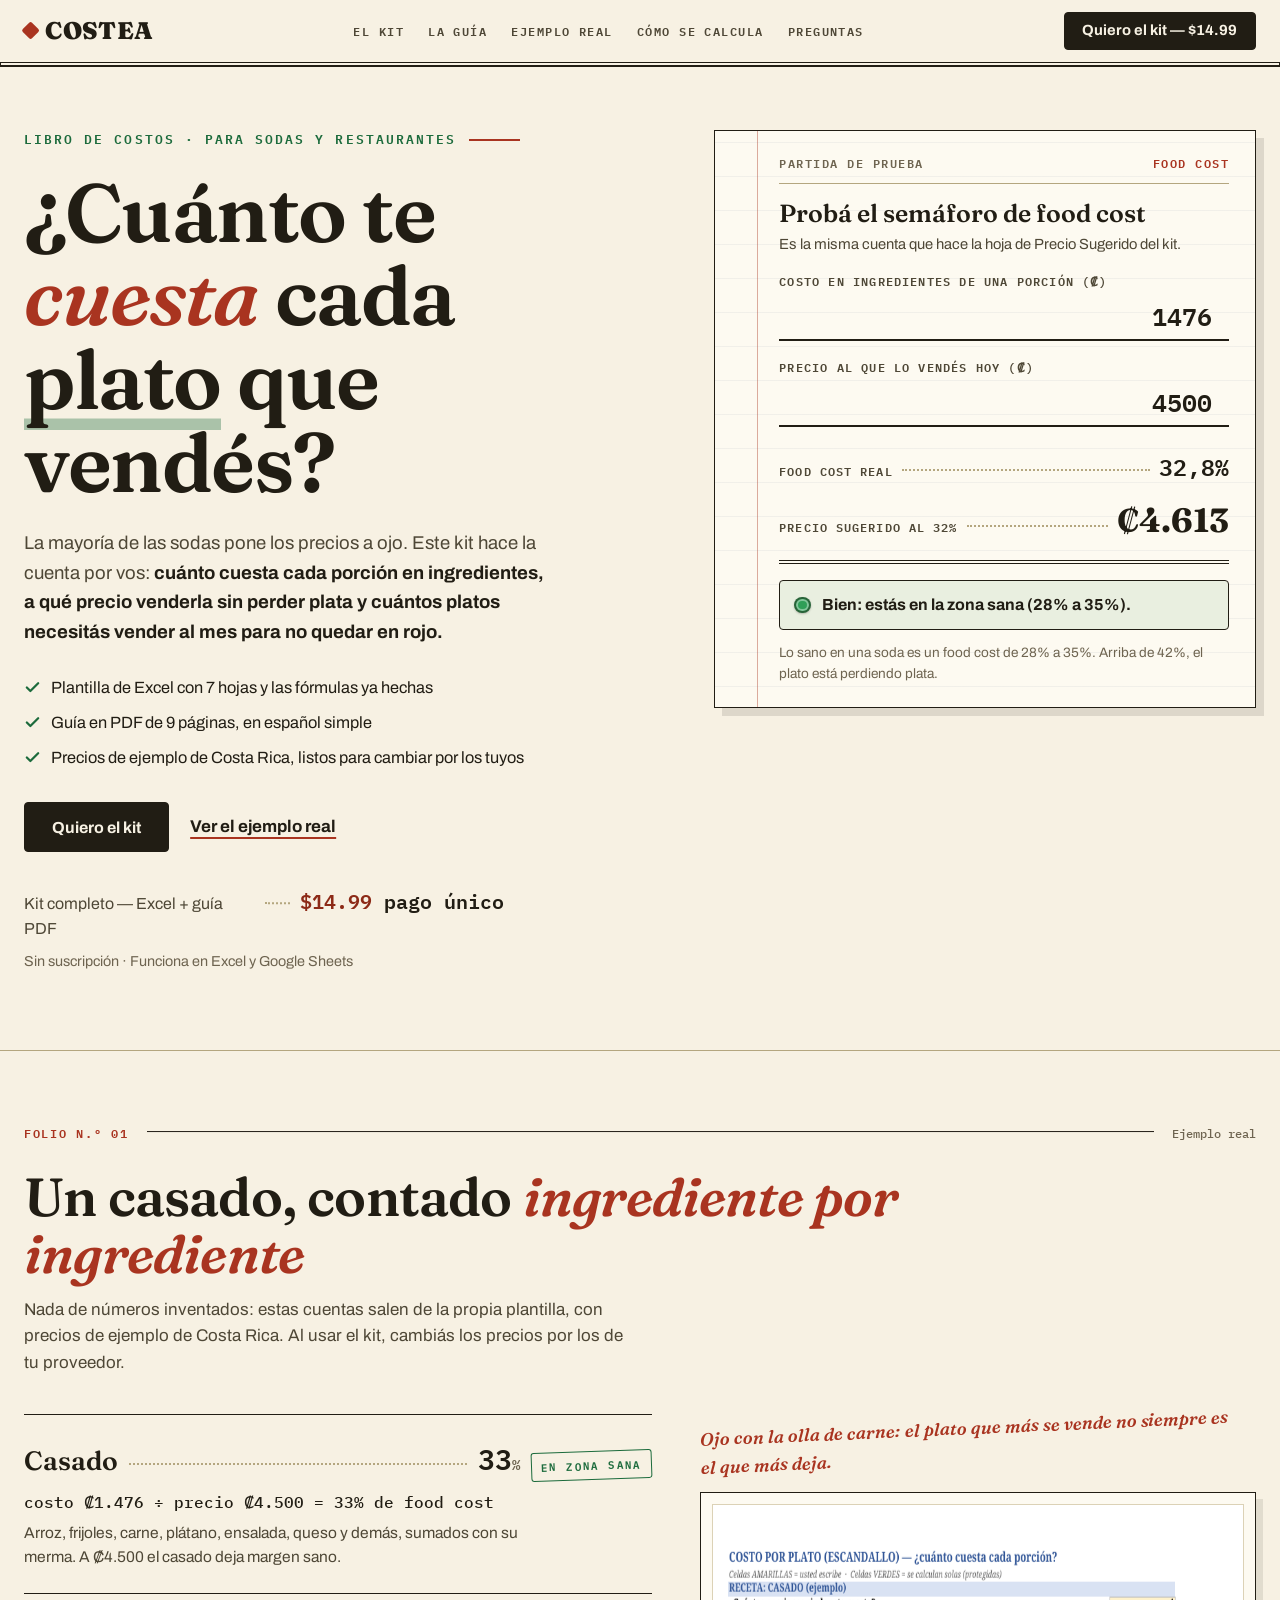
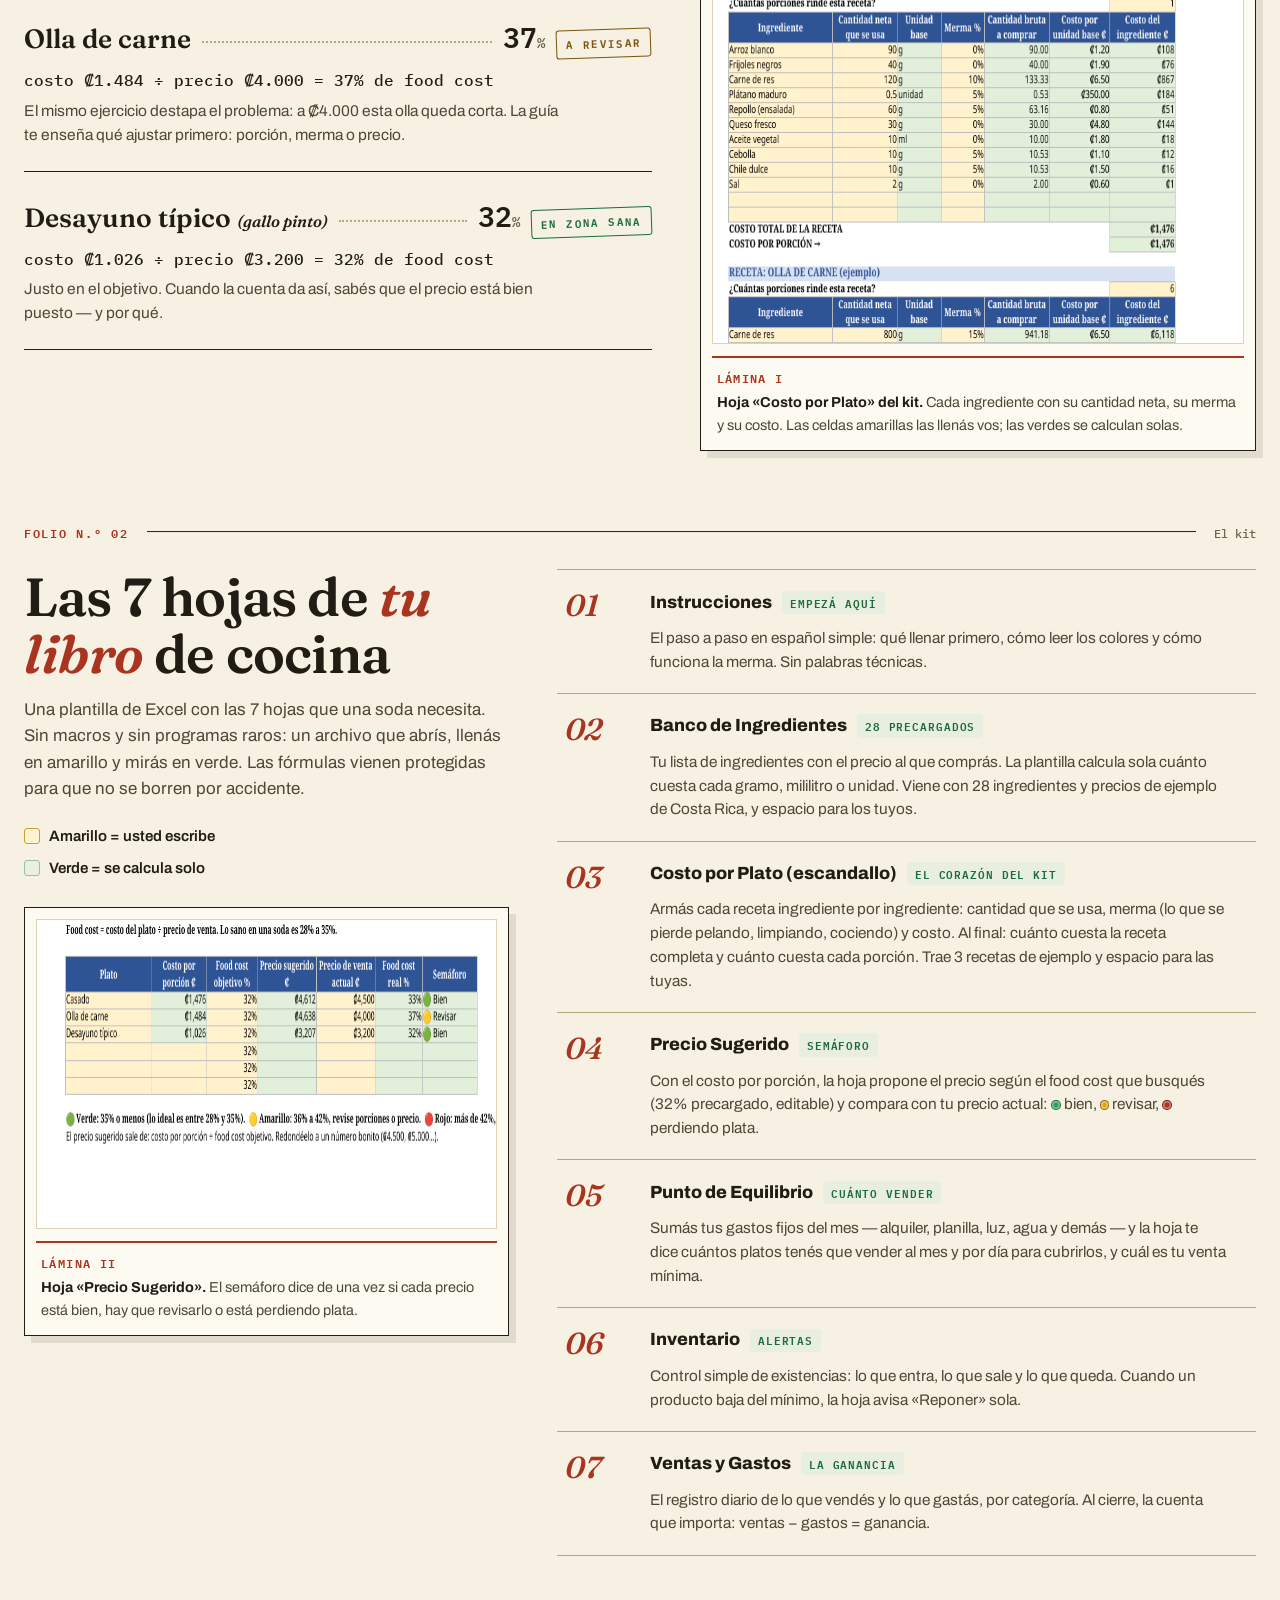
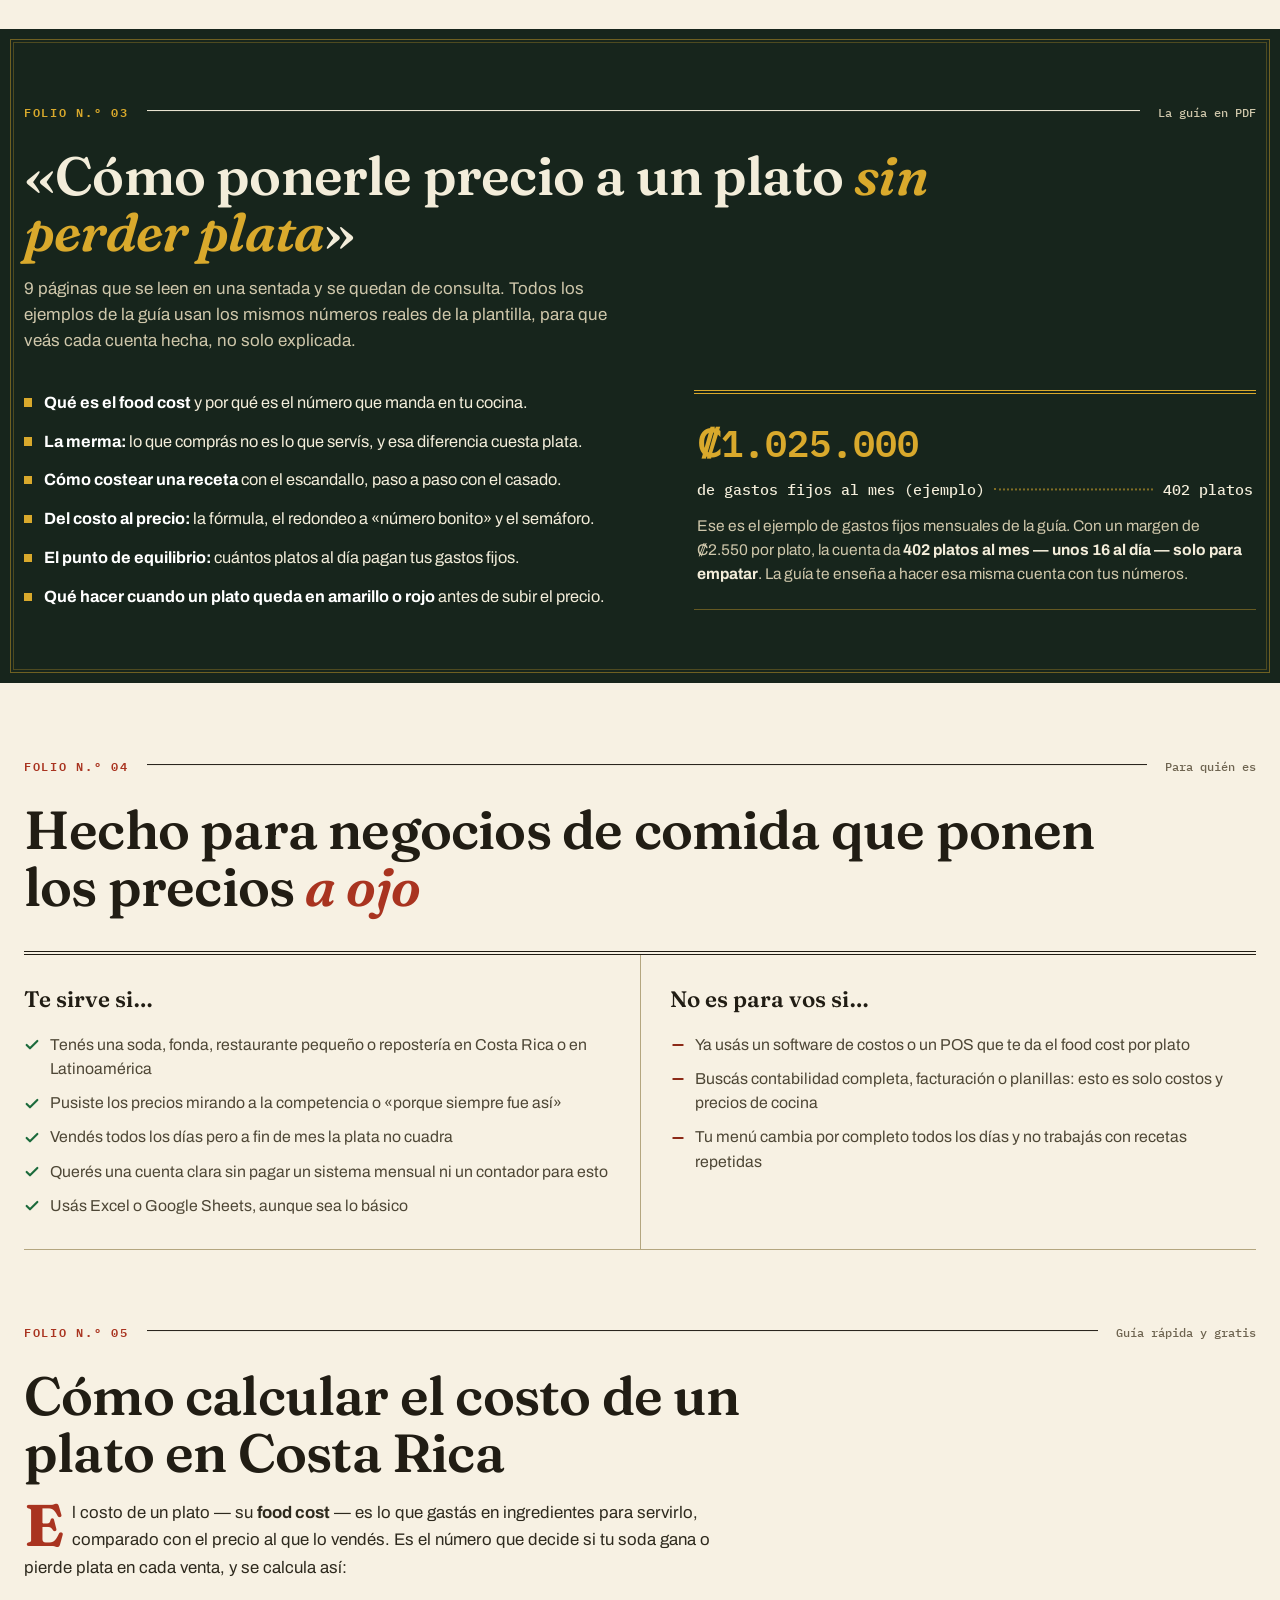
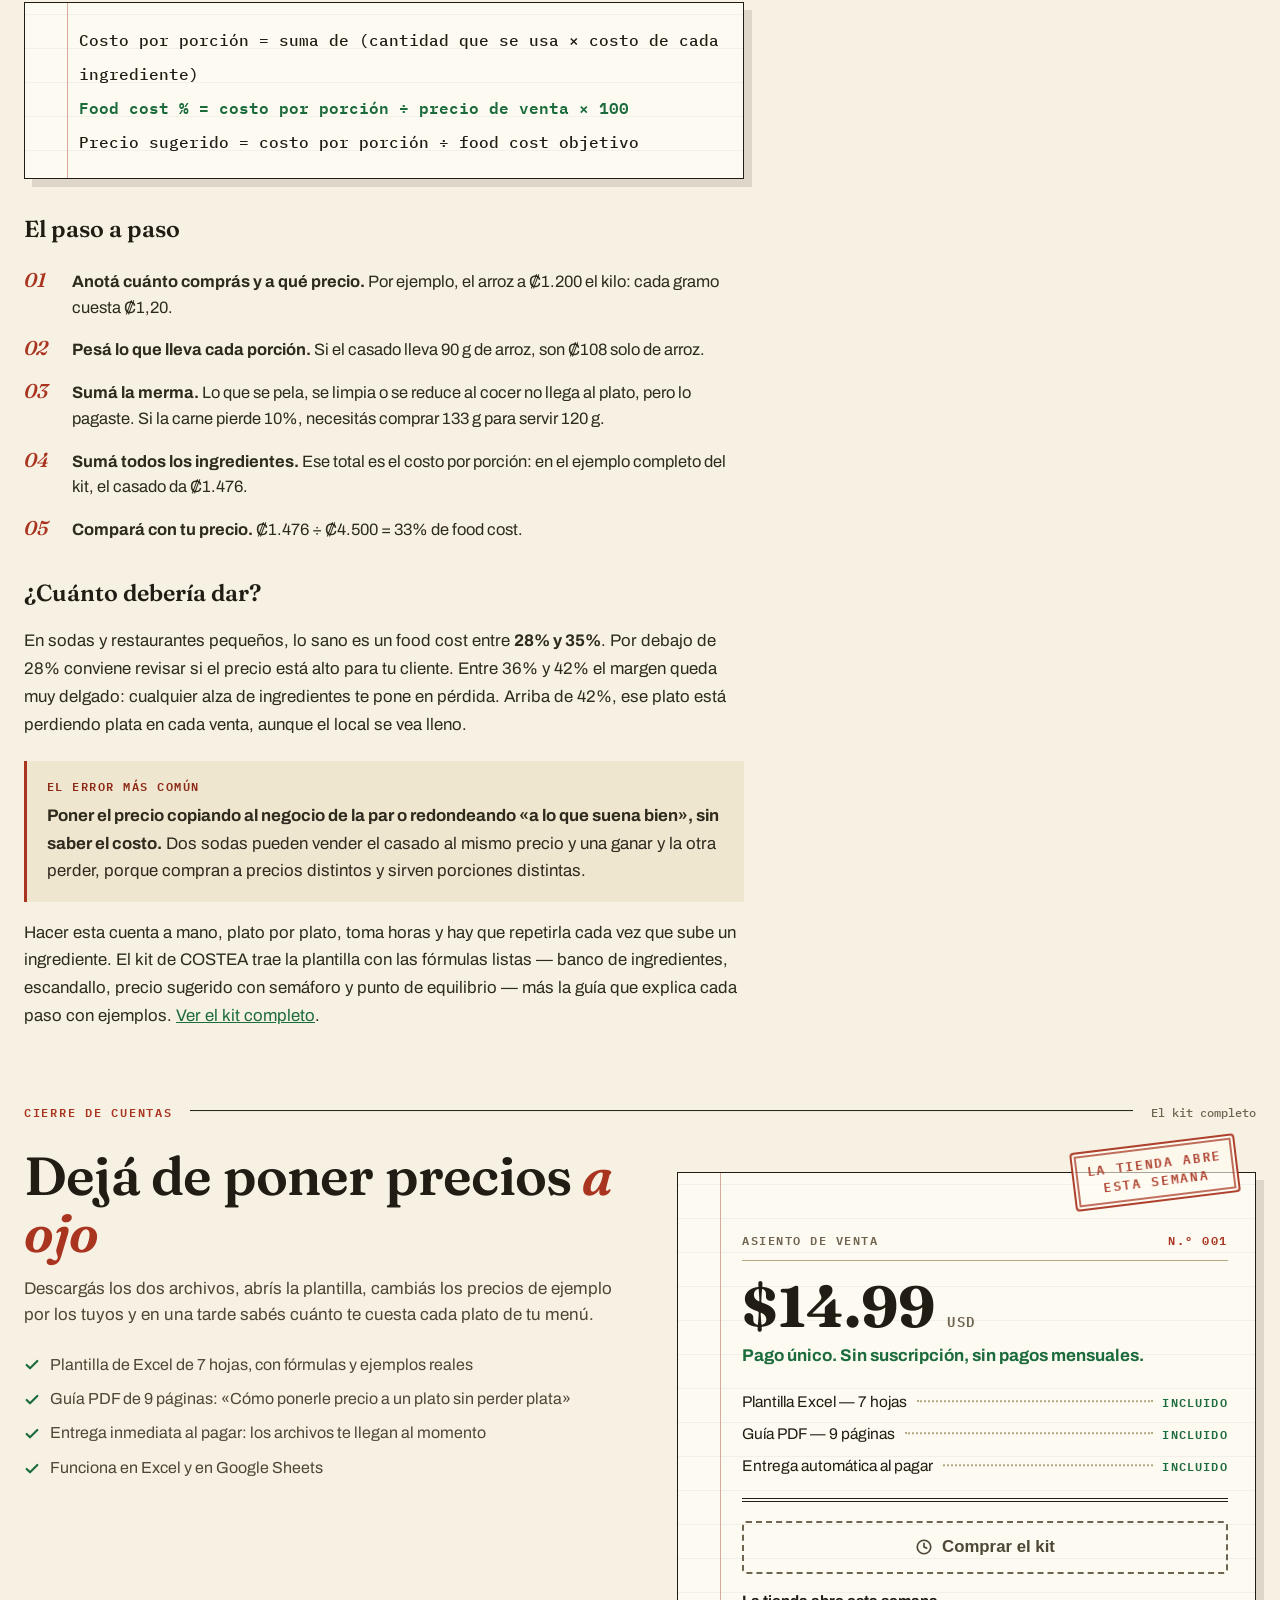
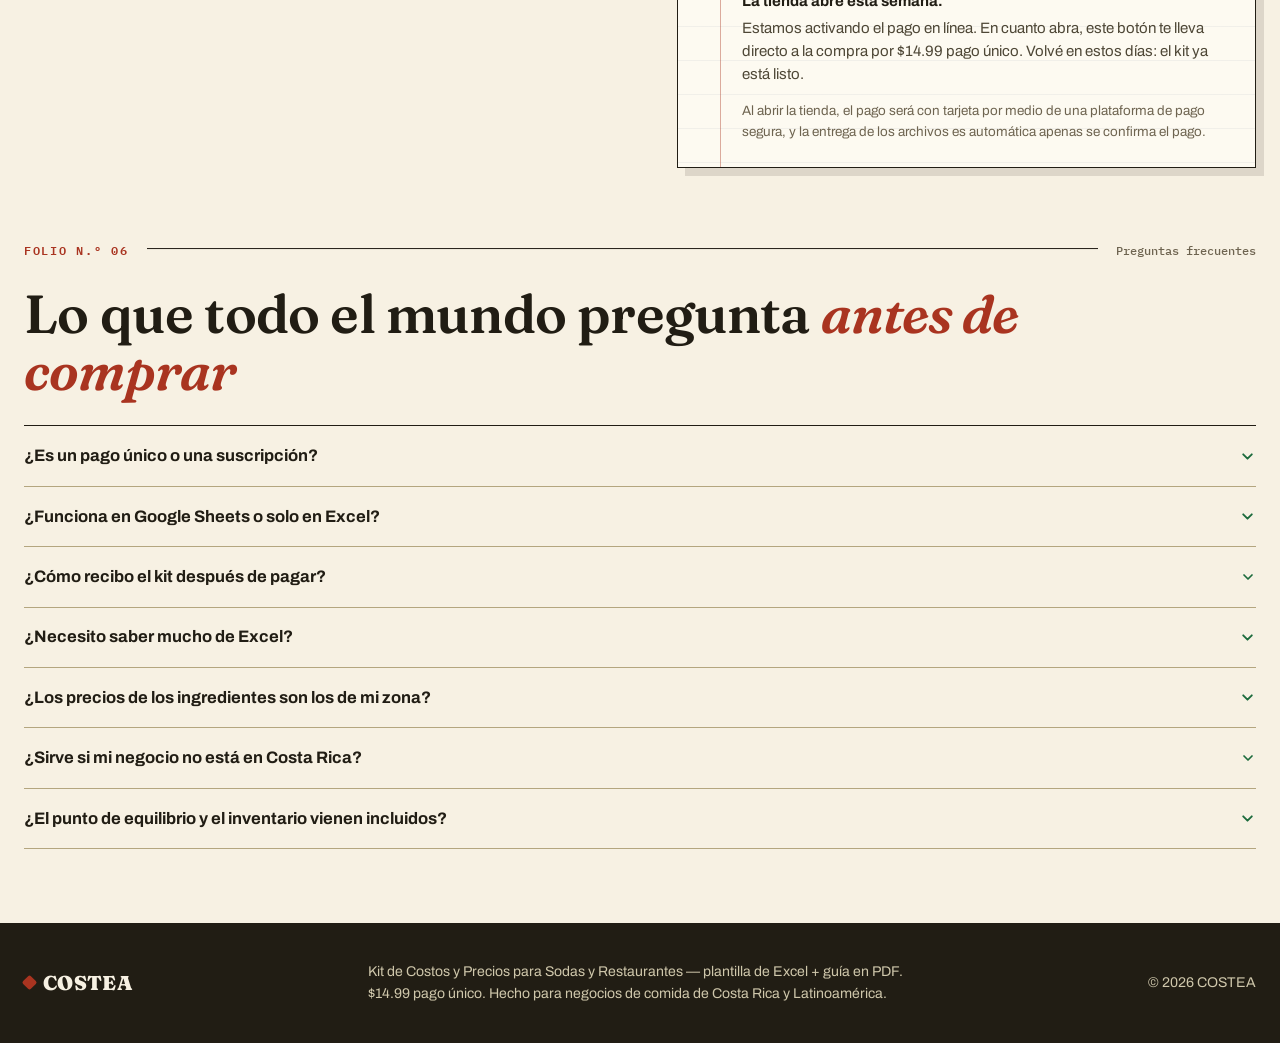
==== commit 7ea4238e: "Publica index.html" ====
--- a/index.html
+++ b/index.html
@@ -13,6 +13,17 @@
 <link rel="icon" href="data:image/svg+xml,%3Csvg xmlns='http://www.w3.org/2000/svg' viewBox='0 0 64 64'%3E%3Crect width='64' height='64' rx='10' fill='%23211D14'/%3E%3Crect x='9' y='9' width='46' height='46' rx='4' fill='none' stroke='%23F7F1E3' stroke-width='3'/%3E%3Ccircle cx='32' cy='40' r='6' fill='%23A93420'/%3E%3Crect x='20' y='20' width='24' height='4' fill='%23F7F1E3'/%3E%3C/svg%3E">
 <script type="application/ld+json">
 {"@context":"https://schema.org","@type":"Product","name":"Kit de Costos y Precios para Sodas y Restaurantes","brand":{"@type":"Brand","name":"COSTEA"},"description":"Plantilla de Excel de 7 hojas con fórmulas y guía PDF de 9 páginas para calcular costos por plato, precios sugeridos con food cost, punto de equilibrio, inventario y registro de ventas y gastos.","offers":{"@type":"Offer","price":"14.99","priceCurrency":"USD","availability":"https://schema.org/PreOrder"}}
+</script>
+<script type="application/ld+json">
+{"@context":"https://schema.org","@type":"FAQPage","mainEntity":[
+{"@type":"Question","name":"¿Es un pago único o una suscripción?","acceptedAnswer":{"@type":"Answer","text":"Es pago único de $14.99. Pagás una vez y los archivos son tuyos para siempre. No hay mensualidades ni renovaciones."}},
+{"@type":"Question","name":"¿Funciona en Google Sheets o solo en Excel?","acceptedAnswer":{"@type":"Answer","text":"En los dos. El archivo es un Excel (.xlsx) estándar: se abre en Microsoft Excel y se puede subir a Google Sheets, donde las fórmulas — incluido el buscador de ingredientes y el semáforo — funcionan igual."}},
+{"@type":"Question","name":"¿Cómo recibo el kit después de pagar?","acceptedAnswer":{"@type":"Answer","text":"La entrega es inmediata y automática apenas se confirma el pago: descargás la plantilla de Excel y la guía en PDF en el momento, sin esperas ni envíos manuales."}},
+{"@type":"Question","name":"¿Necesito saber mucho de Excel?","acceptedAnswer":{"@type":"Answer","text":"No. Si sabés escribir un número en una celda, podés usarlo: usted escribe solo en las celdas amarillas y todo lo demás se calcula solo. La hoja de Instrucciones y la guía explican cada paso en español simple."}},
+{"@type":"Question","name":"¿Los precios de los ingredientes son los de mi zona?","acceptedAnswer":{"@type":"Answer","text":"La plantilla trae 28 ingredientes con precios de ejemplo de Costa Rica (2026). La idea es que los cambiés por los precios que pagás vos: apenas actualizás el banco de ingredientes, todos los costos de tus platos se recalculan solos."}},
+{"@type":"Question","name":"¿Sirve si mi negocio no está en Costa Rica?","acceptedAnswer":{"@type":"Answer","text":"Sí. Las fórmulas no dependen del país: cambiás los precios del banco de ingredientes por los de tu mercado y las cuentas salen igual. Los ejemplos y la guía están pensados para sodas y restaurantes pequeños de Latinoamérica."}},
+{"@type":"Question","name":"¿El punto de equilibrio y el inventario vienen incluidos?","acceptedAnswer":{"@type":"Answer","text":"Sí, son dos de las 7 hojas de la misma plantilla, sin costo extra: punto de equilibrio con tus gastos fijos, inventario con alertas de reposición y el registro de ventas y gastos del mes."}}
+]}
 </script>
 <link rel="stylesheet" href="assets/fonts.css">
 <style>
--- a/assets/fonts.css
+++ b/assets/fonts.css
@@ -1,7 +1,12 @@
-@font-face{font-family:'Archivo';font-style:normal;font-weight:400;font-display:swap;src:url('fonts/Archivo-400.woff2') format('woff2');}
-@font-face{font-family:'Archivo';font-style:normal;font-weight:500;font-display:swap;src:url('fonts/Archivo-500.woff2') format('woff2');}
-@font-face{font-family:'Archivo';font-style:normal;font-weight:600;font-display:swap;src:url('fonts/Archivo-600.woff2') format('woff2');}
-@font-face{font-family:'Archivo';font-style:normal;font-weight:800;font-display:swap;src:url('fonts/Archivo-800.woff2') format('woff2');}
-@font-face{font-family:'Archivo';font-style:normal;font-weight:900;font-display:swap;src:url('fonts/Archivo-900.woff2') format('woff2');}
+/* COSTEA — fuentes auto-hospedadas (licencias OFL)
+   Fraunces (variable, wght 100–900 + itálica): serif editorial de dirección.
+   Archivo (variable, wght 100–900): grotesca de texto e interfaz.
+   IBM Plex Mono (500/600): cifras tabulares, la voz del libro de cuentas. */
+@font-face{font-family:'Fraunces';font-style:normal;font-weight:100 900;font-display:swap;src:url('fonts/Fraunces-latin.woff2') format('woff2');unicode-range:U+0000-00FF,U+0131,U+0152-0153,U+02BB-02BC,U+02C6,U+02DA,U+02DC,U+0304,U+0308,U+0329,U+2000-206F,U+20AC,U+2122,U+2191,U+2193,U+2212,U+2215,U+FEFF,U+FFFD;}
+@font-face{font-family:'Fraunces';font-style:normal;font-weight:100 900;font-display:swap;src:url('fonts/Fraunces-latin-ext.woff2') format('woff2');unicode-range:U+0100-02BA,U+02BD-02C5,U+02C7-02CC,U+02CE-02D7,U+02DD-02FF,U+0304,U+0308,U+0329,U+1D00-1DBF,U+1E00-1E9F,U+1EF2-1EFF,U+2020,U+20A0-20AB,U+20AD-20C0,U+2113,U+2C60-2C7F,U+A720-A7FF;}
+@font-face{font-family:'Fraunces';font-style:italic;font-weight:100 900;font-display:swap;src:url('fonts/Fraunces-latin-it.woff2') format('woff2');unicode-range:U+0000-00FF,U+0131,U+0152-0153,U+02BB-02BC,U+02C6,U+02DA,U+02DC,U+0304,U+0308,U+0329,U+2000-206F,U+20AC,U+2122,U+2191,U+2193,U+2212,U+2215,U+FEFF,U+FFFD;}
+@font-face{font-family:'Fraunces';font-style:italic;font-weight:100 900;font-display:swap;src:url('fonts/Fraunces-latin-ext-it.woff2') format('woff2');unicode-range:U+0100-02BA,U+02BD-02C5,U+02C7-02CC,U+02CE-02D7,U+02DD-02FF,U+0304,U+0308,U+0329,U+1D00-1DBF,U+1E00-1E9F,U+1EF2-1EFF,U+2020,U+20A0-20AB,U+20AD-20C0,U+2113,U+2C60-2C7F,U+A720-A7FF;}
+@font-face{font-family:'Archivo';font-style:normal;font-weight:100 900;font-display:swap;src:url('fonts/Archivo-latin.woff2') format('woff2');unicode-range:U+0000-00FF,U+0131,U+0152-0153,U+02BB-02BC,U+02C6,U+02DA,U+02DC,U+0304,U+0308,U+0329,U+2000-206F,U+20AC,U+2122,U+2191,U+2193,U+2212,U+2215,U+FEFF,U+FFFD;}
+@font-face{font-family:'Archivo';font-style:normal;font-weight:100 900;font-display:swap;src:url('fonts/Archivo-latin-ext.woff2') format('woff2');unicode-range:U+0100-02BA,U+02BD-02C5,U+02C7-02CC,U+02CE-02D7,U+02DD-02FF,U+0304,U+0308,U+0329,U+1D00-1DBF,U+1E00-1E9F,U+1EF2-1EFF,U+2020,U+20A0-20AB,U+20AD-20C0,U+2113,U+2C60-2C7F,U+A720-A7FF;}
 @font-face{font-family:'IBM Plex Mono';font-style:normal;font-weight:500;font-display:swap;src:url('fonts/IBMPlexMono-500.woff2') format('woff2');}
 @font-face{font-family:'IBM Plex Mono';font-style:normal;font-weight:600;font-display:swap;src:url('fonts/IBMPlexMono-600.woff2') format('woff2');}
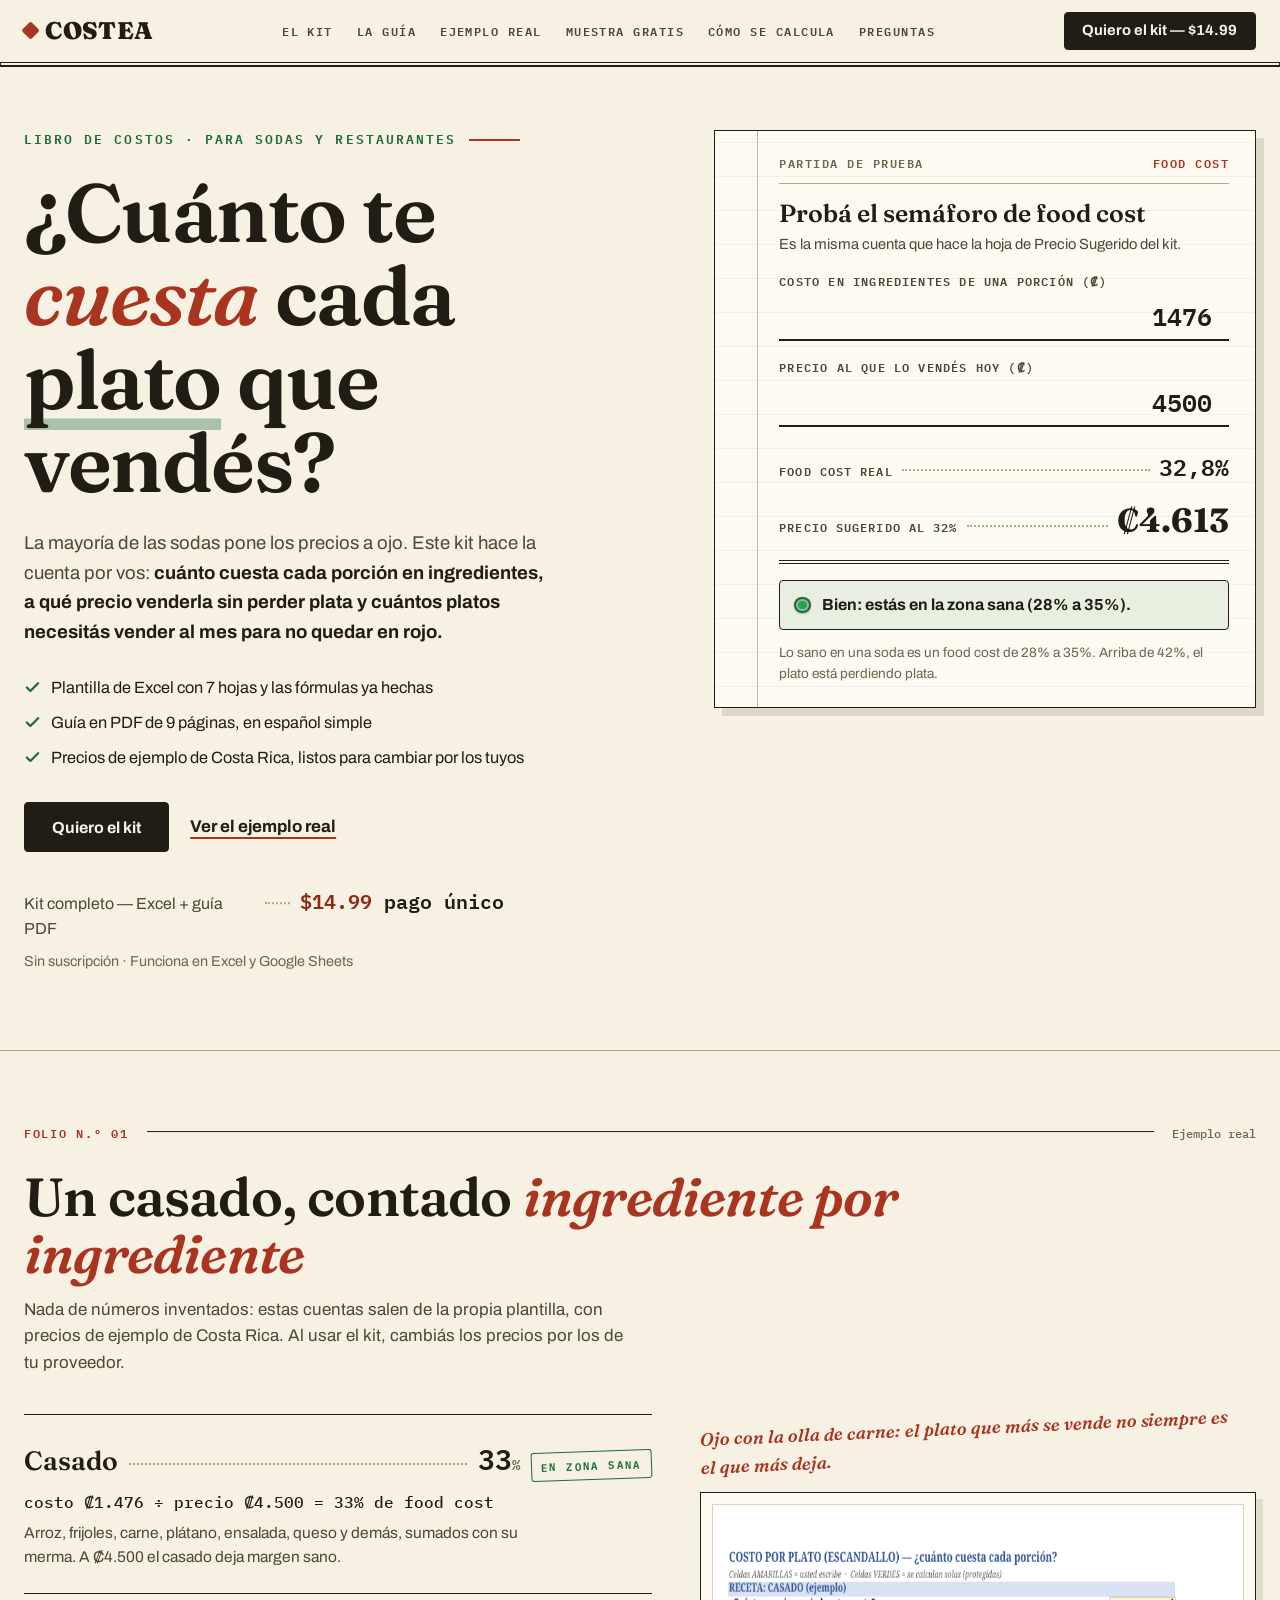
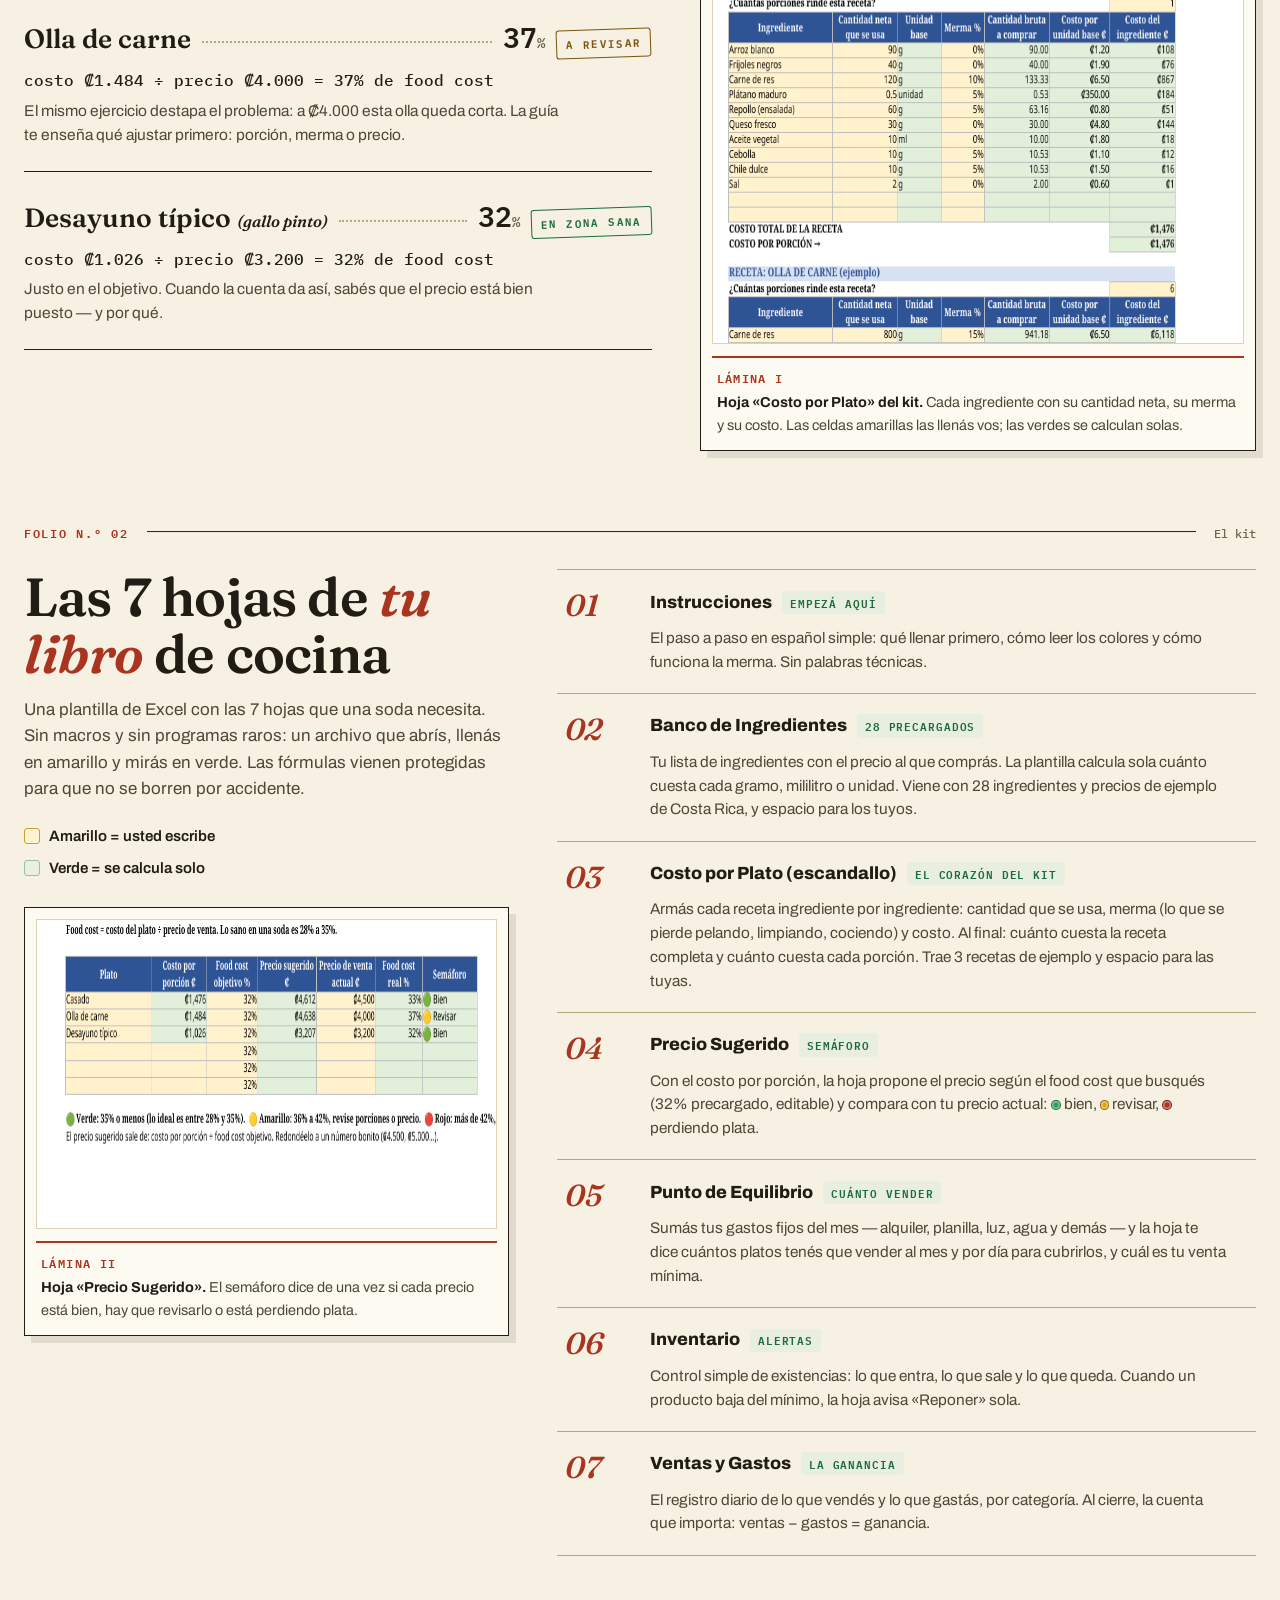
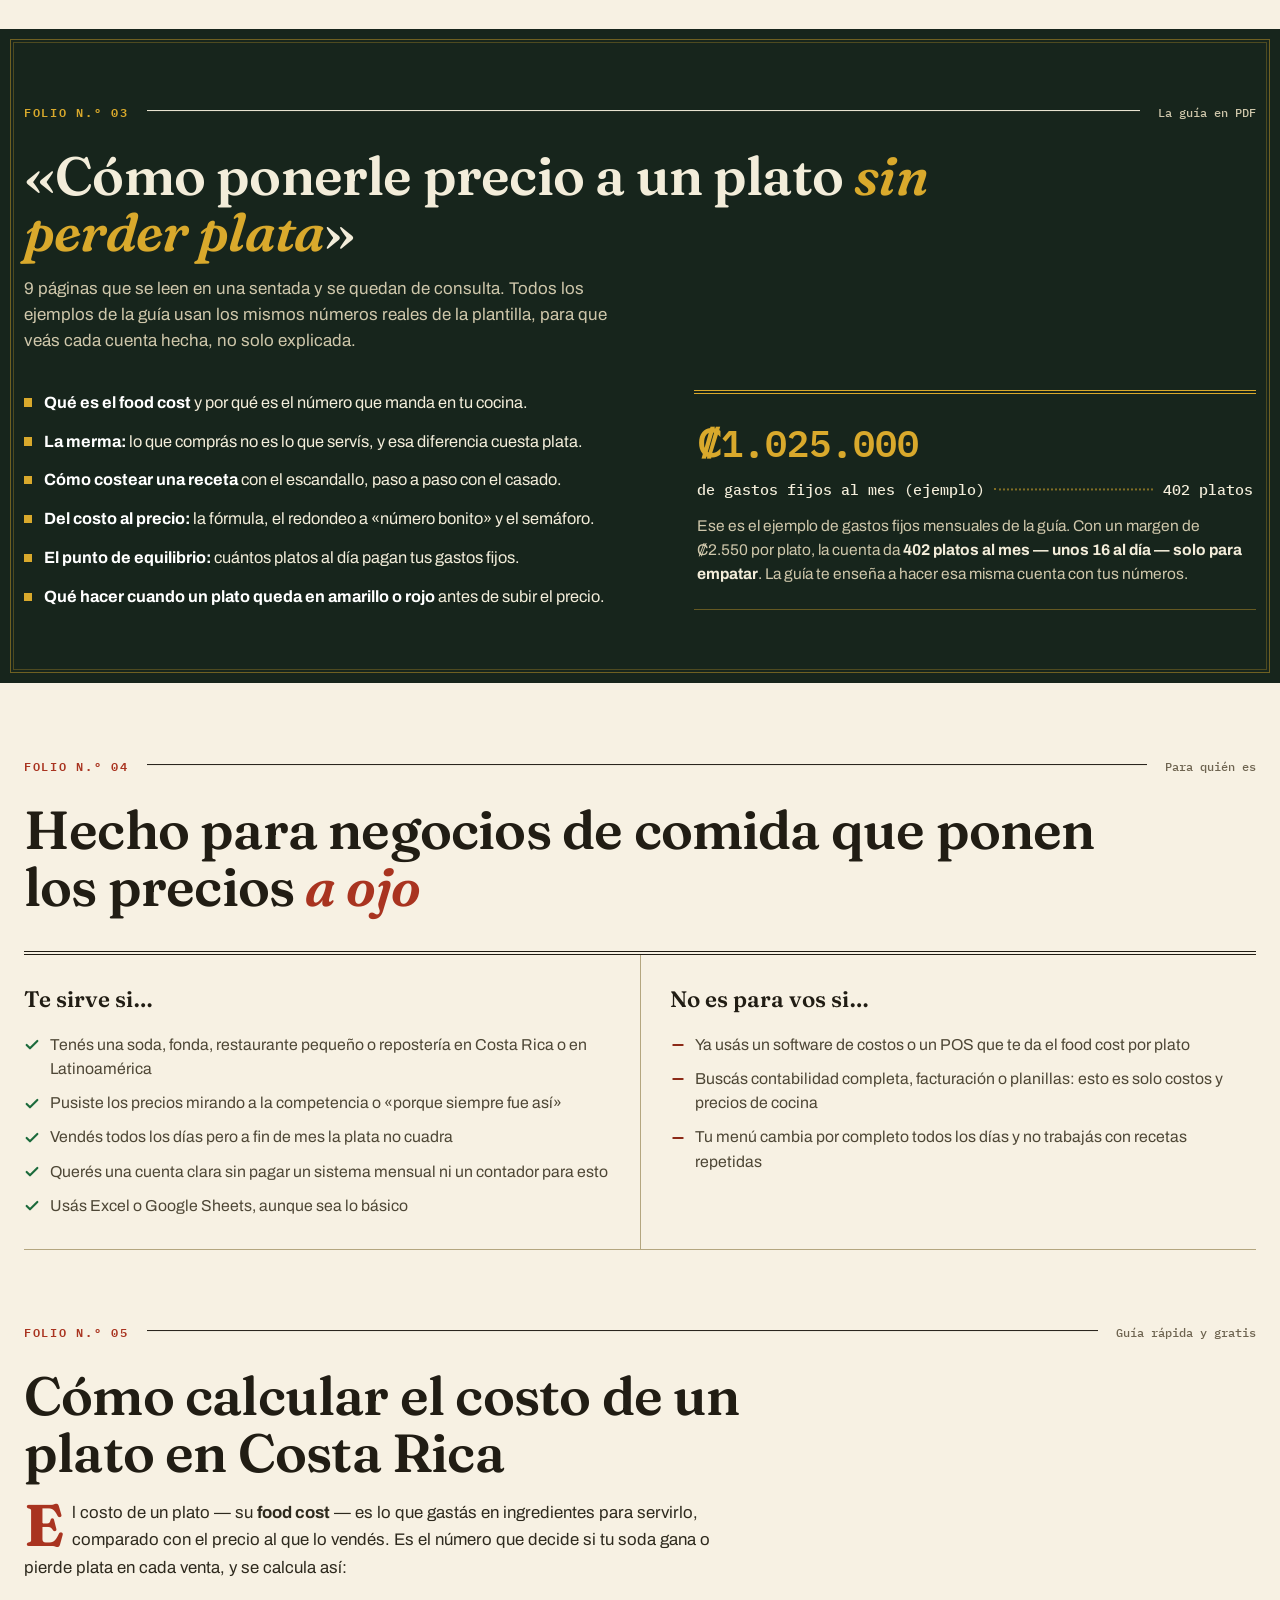
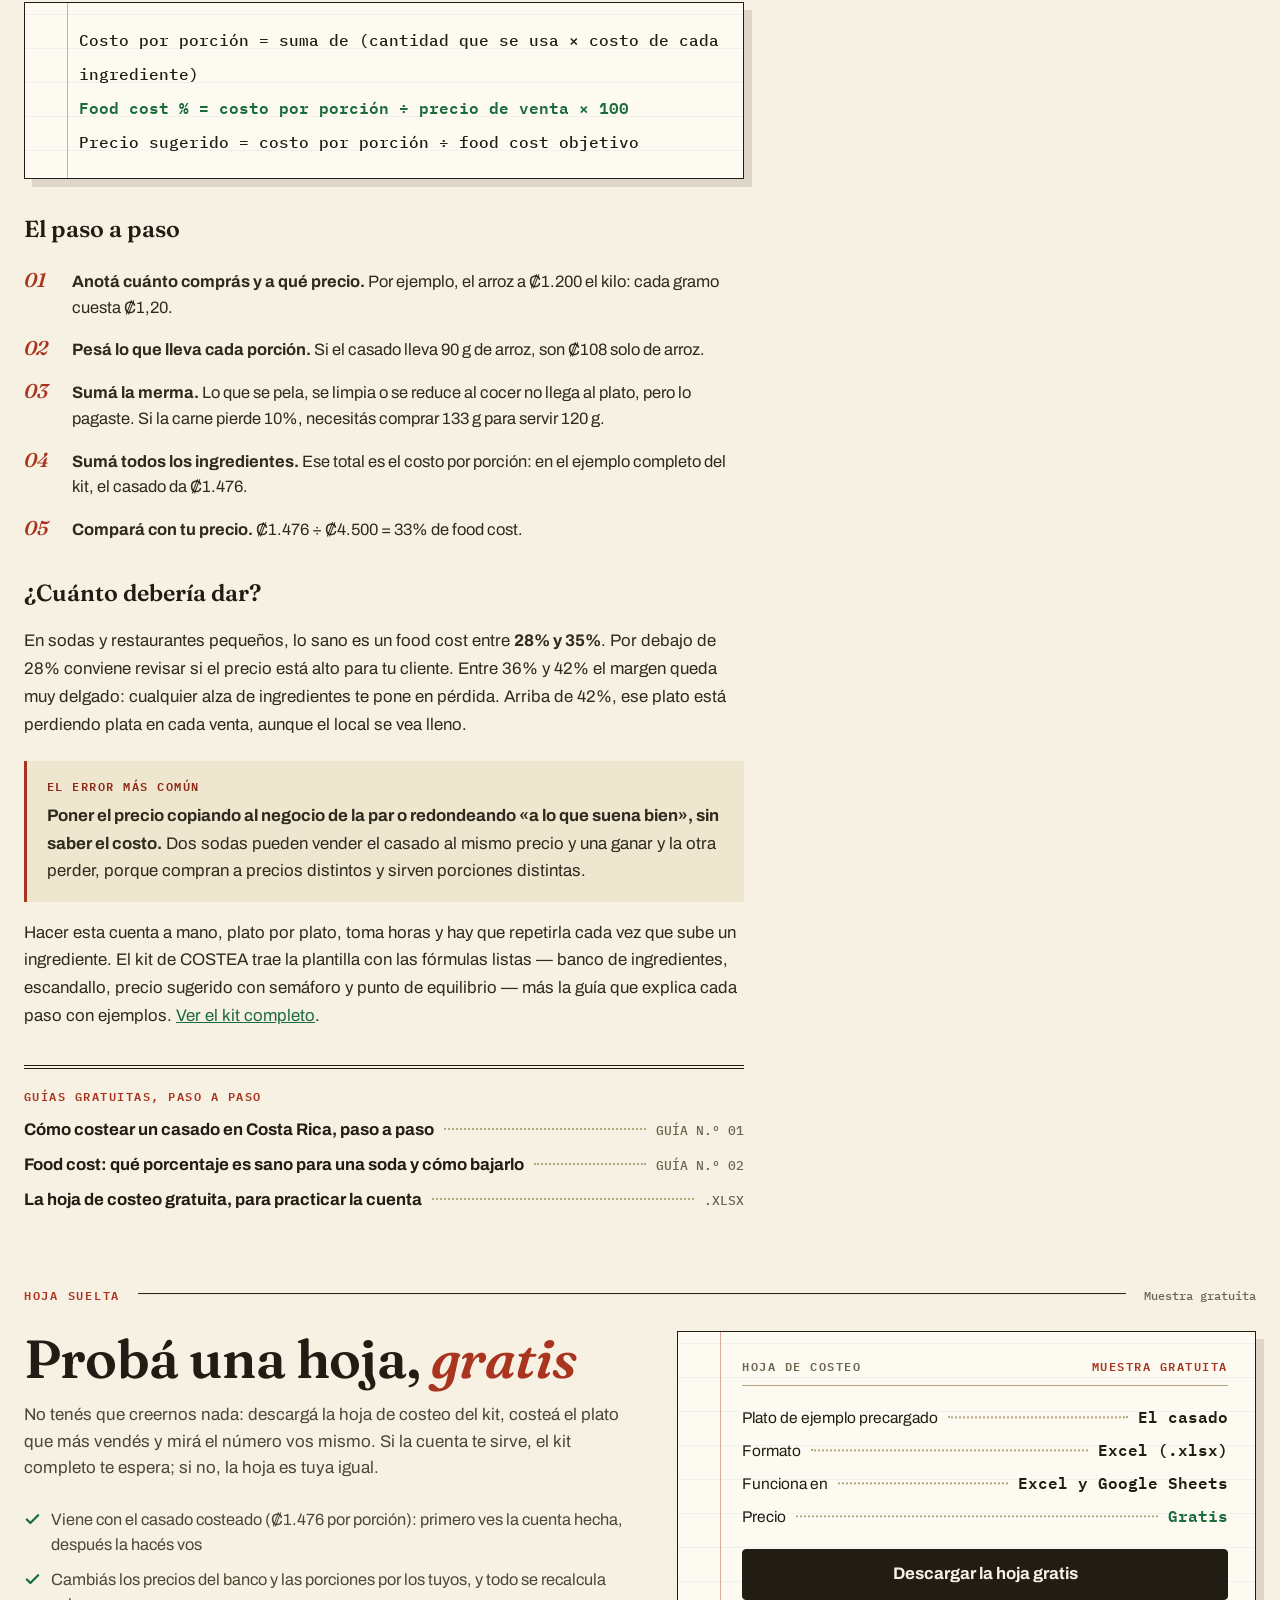
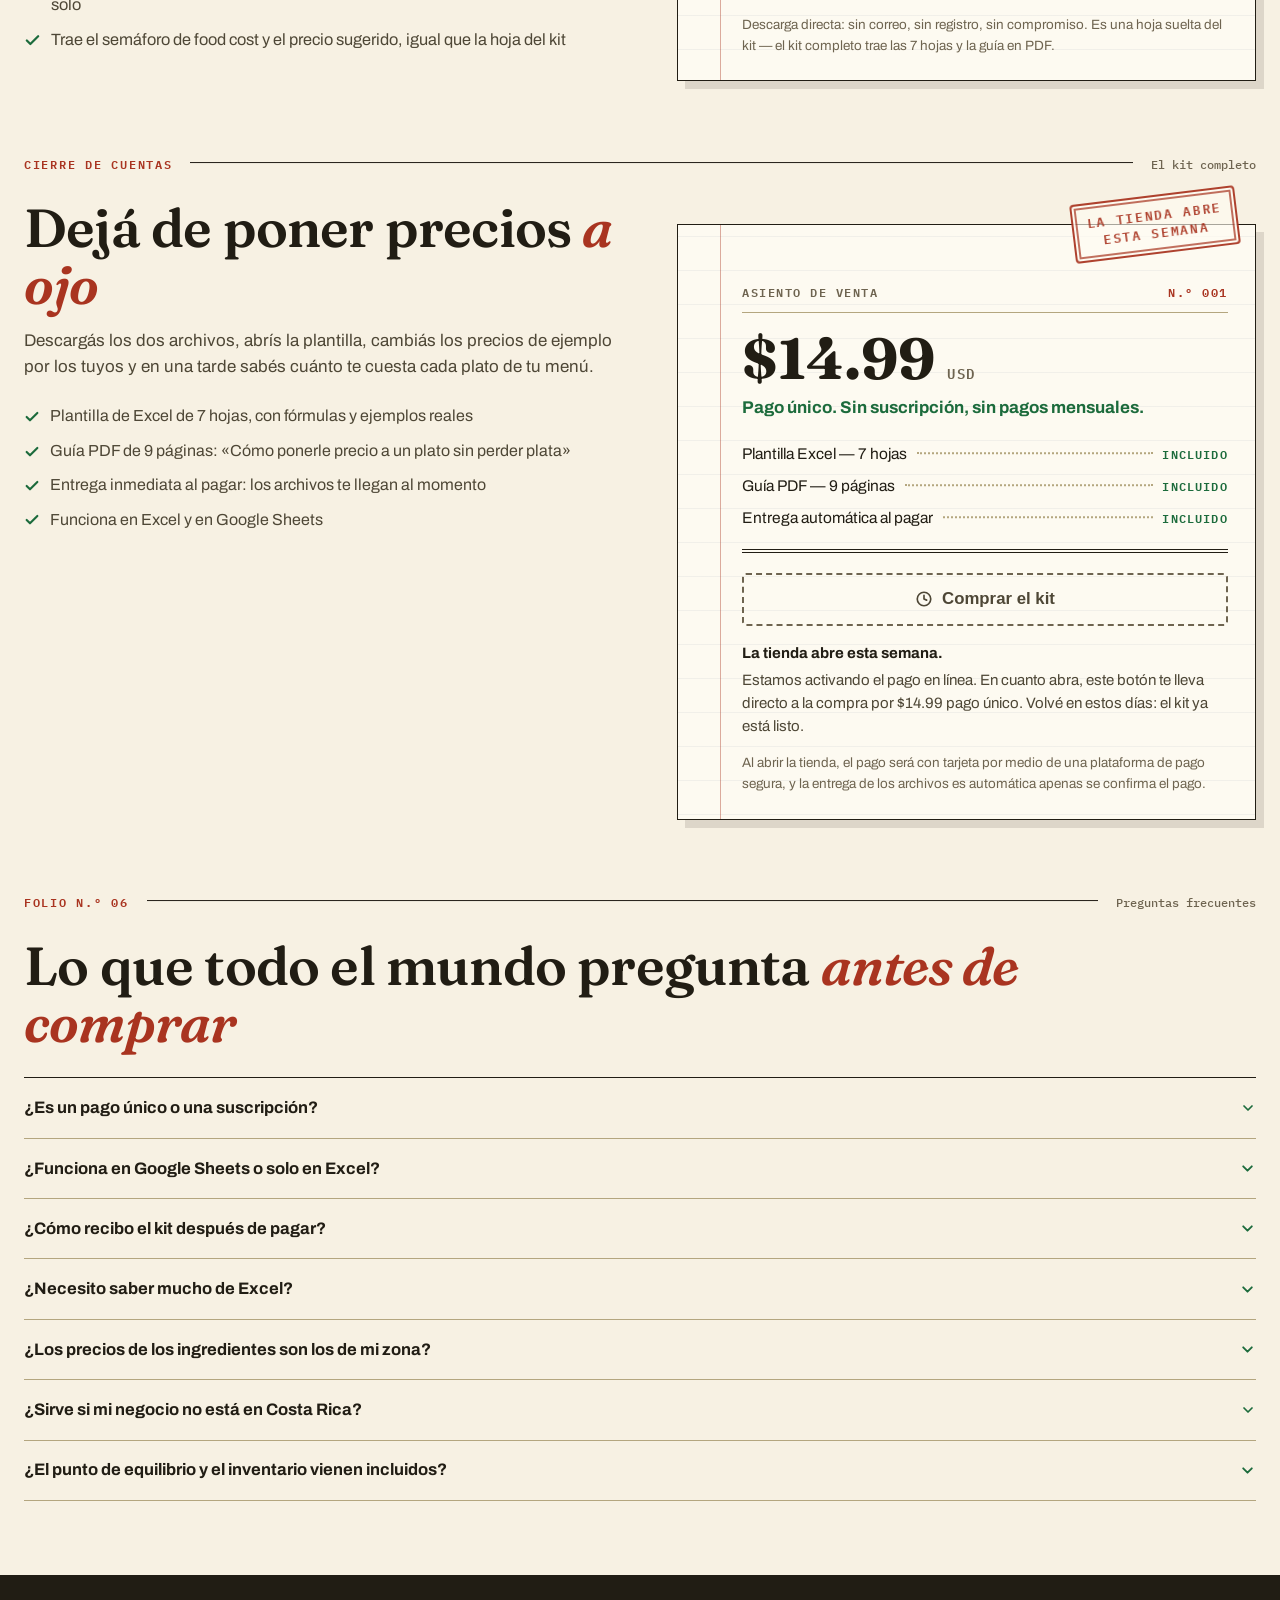
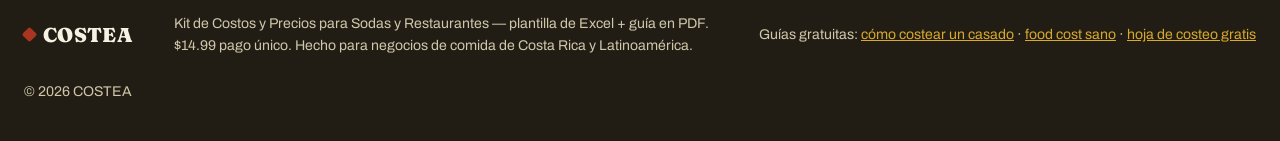
==== commit cf5af3c9: "Publica index.html" ====
--- a/index.html
+++ b/index.html
@@ -320,6 +320,26 @@
   .sheet .num{font-size:1.5rem}
   .header-in{gap:.8rem}
 }
+
+/* ---------- hoja suelta: muestra gratuita ---------- */
+.muestra-grid{display:grid;grid-template-columns:1.02fr .98fr;gap:3.2rem;align-items:start}
+.muestra-points{margin-top:1.6rem;display:grid;gap:.6rem}
+.muestra-points li{list-style:none;display:flex;gap:.65rem;align-items:flex-start;font-size:1.02rem;color:var(--ink-2)}
+.muestra-points li svg{flex:none;margin-top:.28em}
+.muestra-card .folio-in{padding:1.6rem 1.7rem 1.5rem 4rem}
+.muestra-card .rows{margin-top:1.2rem;display:grid;gap:.5rem;font-size:.97rem}
+.muestra-card .btn{width:100%;margin-top:1.2rem;font-size:1.05rem}
+.muestra-card .fine{margin-top:.9rem;font-size:.84rem;color:var(--ink-3)}
+footer a{color:var(--oro)}
+/* Enlaces a las guías, al cierre del folio 05 */
+.guia-links{margin-top:2.2rem;border-top:4px double var(--ink);padding-top:1.2rem;max-width:45rem}
+.guia-links .k{font-family:'IBM Plex Mono',monospace;font-size:.72rem;font-weight:600;letter-spacing:.13em;text-transform:uppercase;color:var(--rojo);display:block;margin-bottom:.7rem}
+.guia-links .leader{font-size:1.05rem;margin-top:.55rem}
+.guia-links a{color:var(--ink);font-weight:700;text-decoration:none}
+.guia-links a:hover{color:var(--rojo-osc);text-decoration:underline;text-underline-offset:4px}
+.guia-links .pg{font-family:'IBM Plex Mono',monospace;font-size:.8rem;color:var(--ink-3);white-space:nowrap}
+@media (max-width: 900px){ .muestra-grid{grid-template-columns:1fr} }
+@media (max-width: 520px){ .muestra-card .folio-in{padding:1.3rem 1.1rem 1.25rem 2.9rem} }
 </style>
 </head>
 <body>
@@ -332,6 +352,7 @@
       <a href="#kit">El kit</a>
       <a href="#guia">La guía</a>
       <a href="#ejemplo">Ejemplo real</a>
+      <a href="#muestra">Muestra gratis</a>
       <a href="#como-calcular">Cómo se calcula</a>
       <a href="#preguntas">Preguntas</a>
     </nav>
@@ -578,6 +599,45 @@
         </div>
         <p>Hacer esta cuenta a mano, plato por plato, toma horas y hay que repetirla cada vez que sube un ingrediente. El kit de COSTEA trae la plantilla con las fórmulas listas — banco de ingredientes, escandallo, precio sugerido con semáforo y punto de equilibrio — más la guía que explica cada paso con ejemplos. <a href="#comprar">Ver el kit completo</a>.</p>
       </article>
+      <div class="guia-links">
+        <span class="k">Guías gratuitas, paso a paso</span>
+        <div class="leader"><a href="guias/costear-un-casado.html">Cómo costear un casado en Costa Rica, paso a paso</a><span class="dots" aria-hidden="true"></span><span class="pg">GUÍA N.º 01</span></div>
+        <div class="leader"><a href="guias/food-cost-porcentaje.html">Food cost: qué porcentaje es sano para una soda y cómo bajarlo</a><span class="dots" aria-hidden="true"></span><span class="pg">GUÍA N.º 02</span></div>
+        <div class="leader"><a href="hoja-de-costeo-gratis.xlsx">La hoja de costeo gratuita, para practicar la cuenta</a><span class="dots" aria-hidden="true"></span><span class="pg">.XLSX</span></div>
+      </div>
+    </div>
+  </section>
+
+  <!-- HOJA SUELTA · MUESTRA GRATUITA -->
+  <section id="muestra" style="padding-top:0">
+    <div class="wrap">
+      <div class="folio-head"><span class="no">HOJA SUELTA</span><span class="ln" aria-hidden="true"></span><span class="pg">Muestra gratuita</span></div>
+      <div class="muestra-grid">
+        <div>
+          <h2 class="title">Probá una hoja, <em>gratis</em></h2>
+          <p class="sub">No tenés que creernos nada: descargá la hoja de costeo del kit, costeá el plato que más vendés y mirá el número vos mismo. Si la cuenta te sirve, el kit completo te espera; si no, la hoja es tuya igual.</p>
+          <ul class="muestra-points">
+            <li><svg width="17" height="17" viewBox="0 0 24 24" fill="none" stroke="#1C6B3C" stroke-width="3.2" stroke-linecap="round" stroke-linejoin="round" aria-hidden="true"><path d="M20 6 9 17l-5-5"/></svg><span>Viene con el casado costeado (₡1.476 por porción): primero ves la cuenta hecha, después la hacés vos</span></li>
+            <li><svg width="17" height="17" viewBox="0 0 24 24" fill="none" stroke="#1C6B3C" stroke-width="3.2" stroke-linecap="round" stroke-linejoin="round" aria-hidden="true"><path d="M20 6 9 17l-5-5"/></svg><span>Cambiás los precios del banco y las porciones por los tuyos, y todo se recalcula solo</span></li>
+            <li><svg width="17" height="17" viewBox="0 0 24 24" fill="none" stroke="#1C6B3C" stroke-width="3.2" stroke-linecap="round" stroke-linejoin="round" aria-hidden="true"><path d="M20 6 9 17l-5-5"/></svg><span>Trae el semáforo de food cost y el precio sugerido, igual que la hoja del kit</span></li>
+          </ul>
+        </div>
+        <div class="muestra-card reveal">
+          <div class="folio">
+            <div class="folio-in">
+              <div class="folio-top"><span>Hoja de costeo</span><span class="r">Muestra gratuita</span></div>
+              <div class="rows">
+                <div class="leader"><span>Plato de ejemplo precargado</span><span class="dots" aria-hidden="true"></span><span class="mono" style="font-weight:600">El casado</span></div>
+                <div class="leader"><span>Formato</span><span class="dots" aria-hidden="true"></span><span class="mono" style="font-weight:600">Excel (.xlsx)</span></div>
+                <div class="leader"><span>Funciona en</span><span class="dots" aria-hidden="true"></span><span class="mono" style="font-weight:600">Excel y Google Sheets</span></div>
+                <div class="leader"><span>Precio</span><span class="dots" aria-hidden="true"></span><span class="mono" style="font-weight:600;color:var(--verde)">Gratis</span></div>
+              </div>
+              <a class="btn" href="hoja-de-costeo-gratis.xlsx" download>Descargar la hoja gratis</a>
+              <p class="fine">Descarga directa: sin correo, sin registro, sin compromiso. Es una hoja suelta del kit — el kit completo trae las 7 hojas y la guía en PDF.</p>
+            </div>
+          </div>
+        </div>
+      </div>
     </div>
   </section>
 
@@ -666,6 +726,7 @@
   <div class="wrap footer-in">
     <a class="logo" href="#top"><span class="dot"></span>COSTEA</a>
     <p>Kit de Costos y Precios para Sodas y Restaurantes — plantilla de Excel + guía en PDF. $14.99 pago único. Hecho para negocios de comida de Costa Rica y Latinoamérica.</p>
+    <p>Guías gratuitas: <a href="guias/costear-un-casado.html">cómo costear un casado</a> · <a href="guias/food-cost-porcentaje.html">food cost sano</a> · <a href="hoja-de-costeo-gratis.xlsx">hoja de costeo gratis</a></p>
     <p>© 2026 COSTEA</p>
   </div>
 </footer>
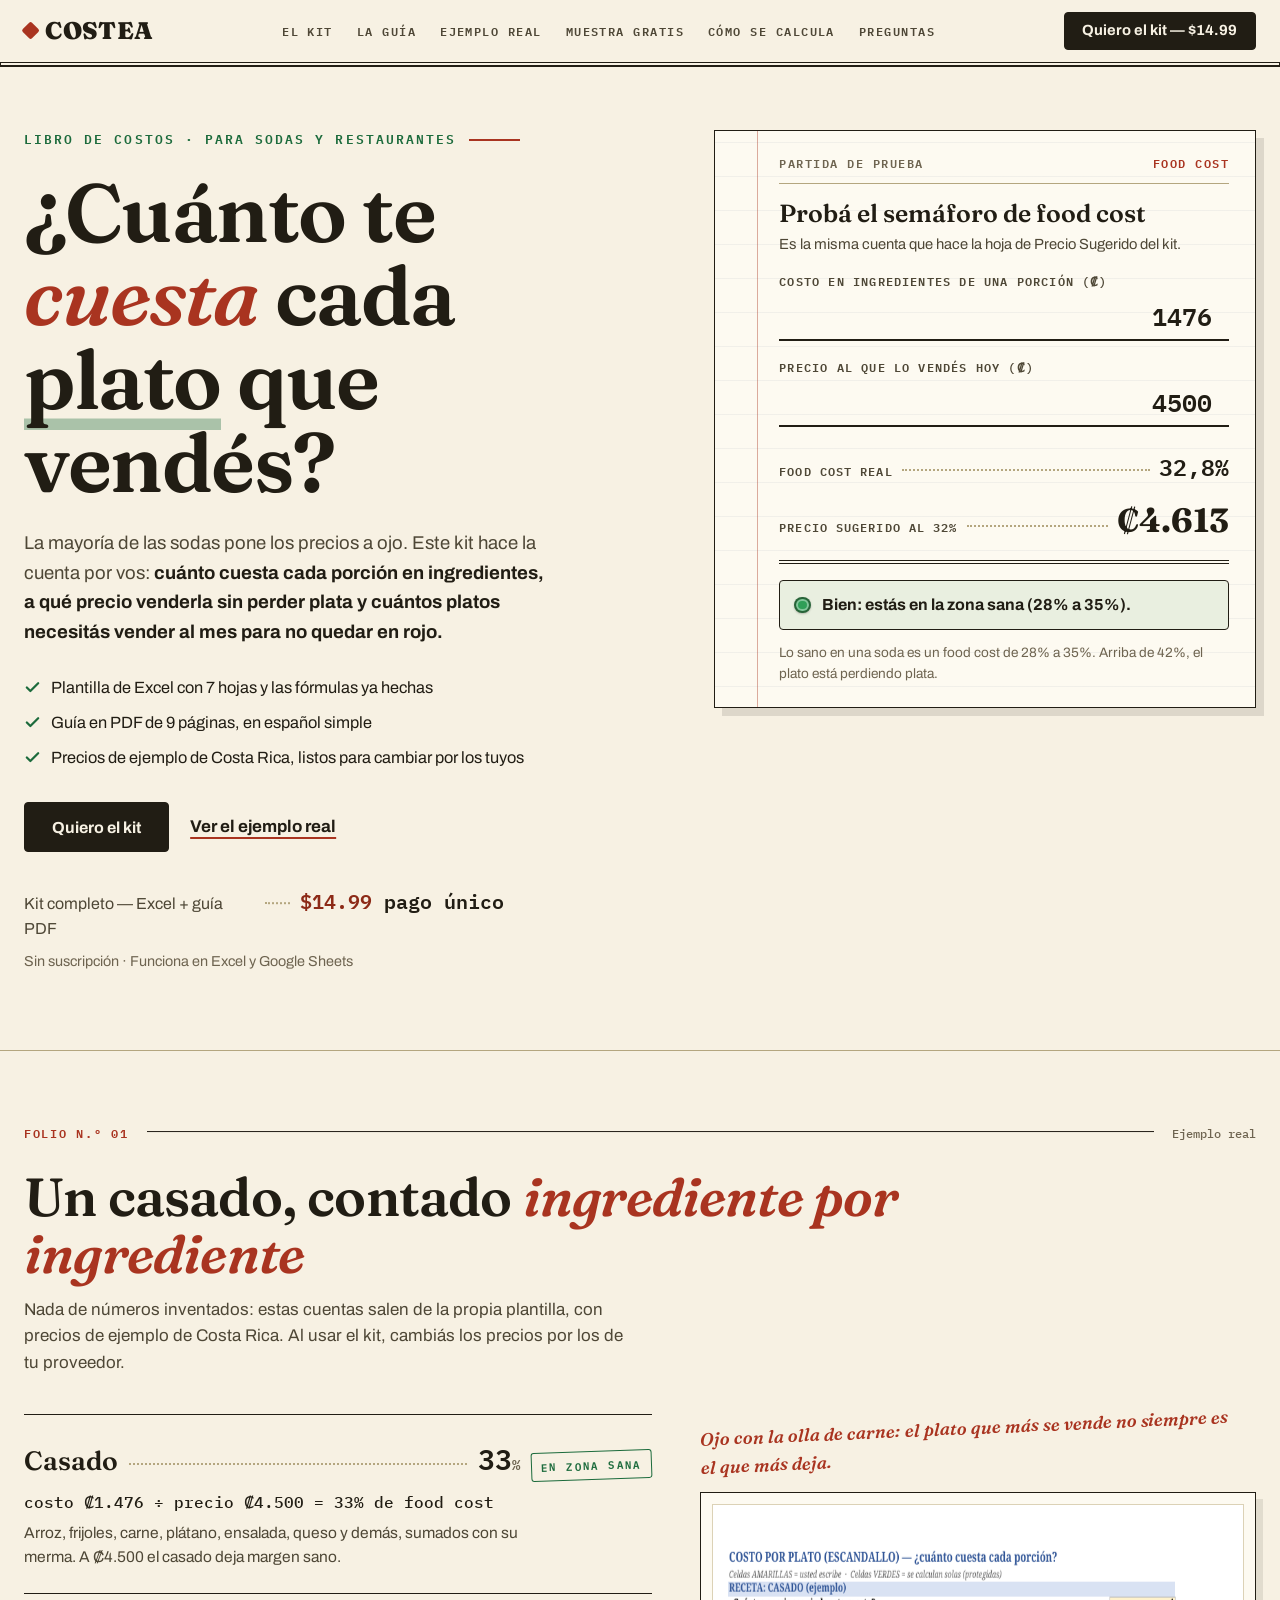
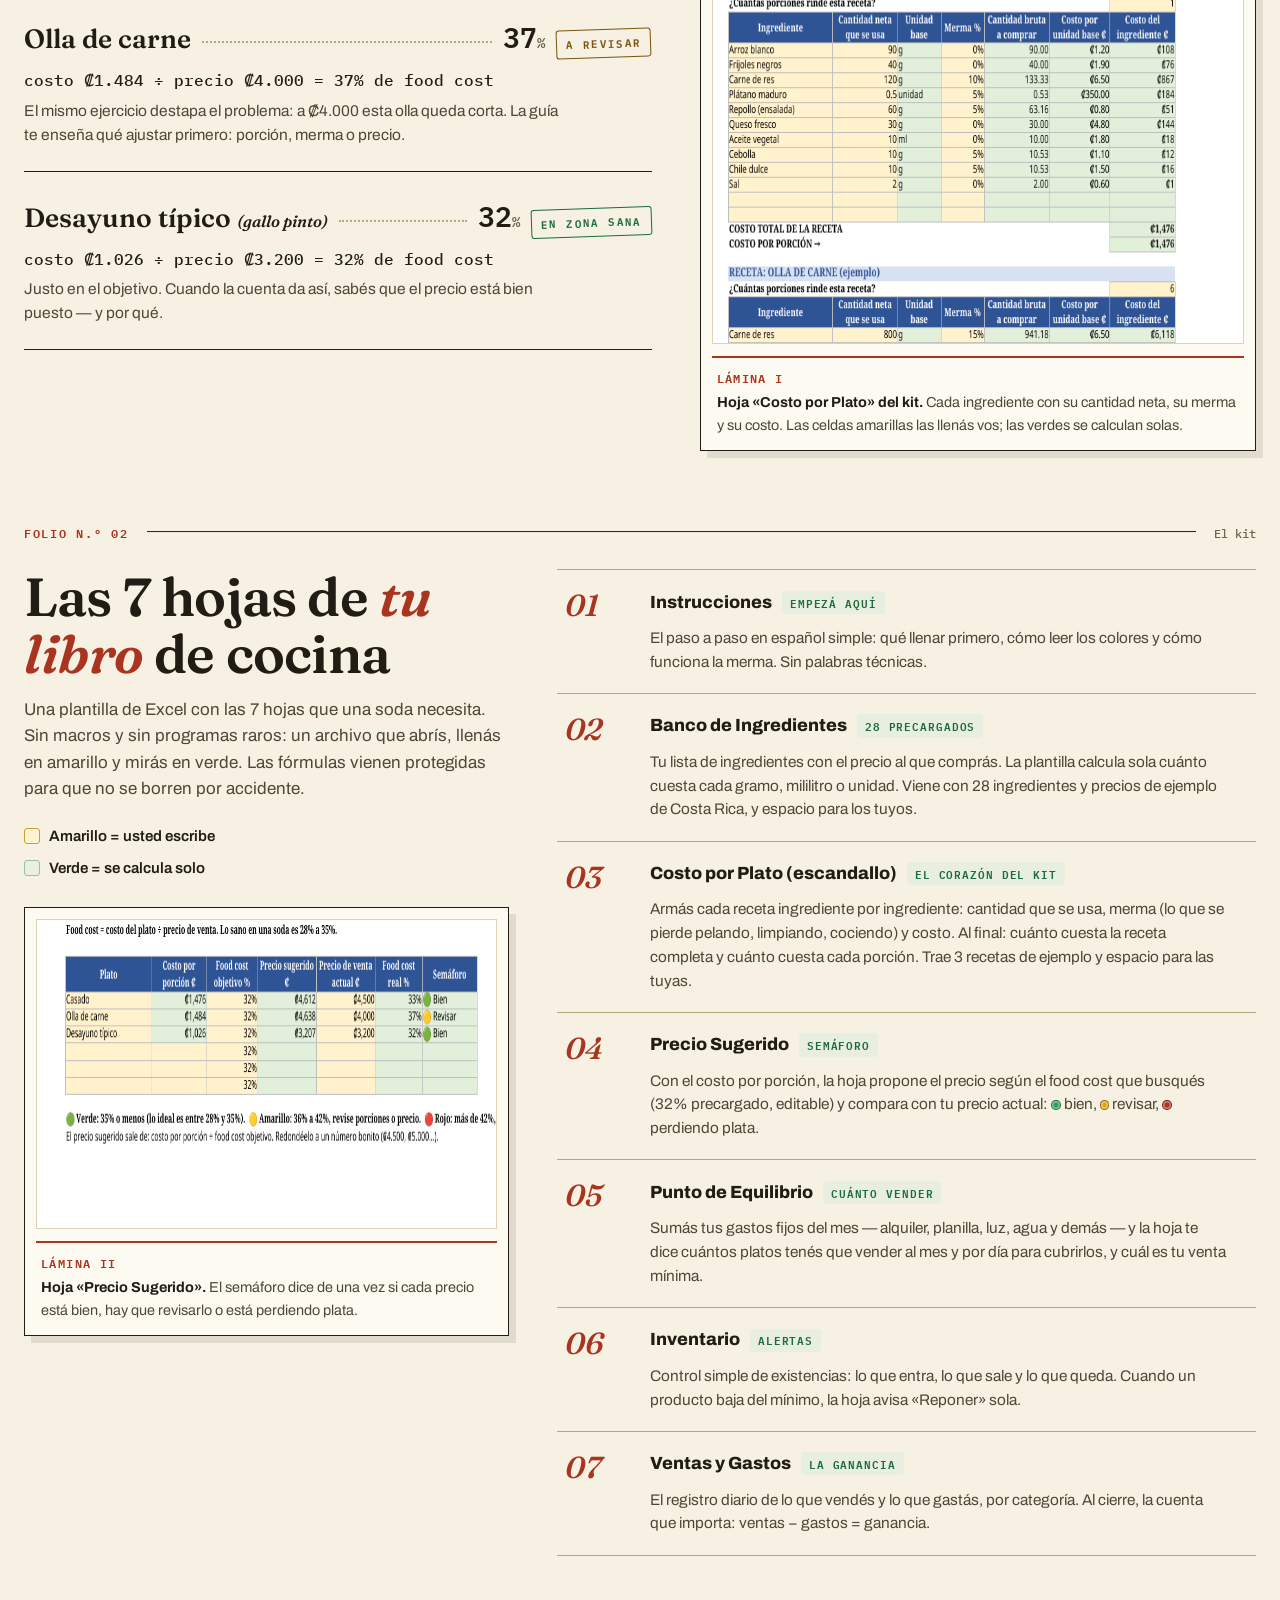
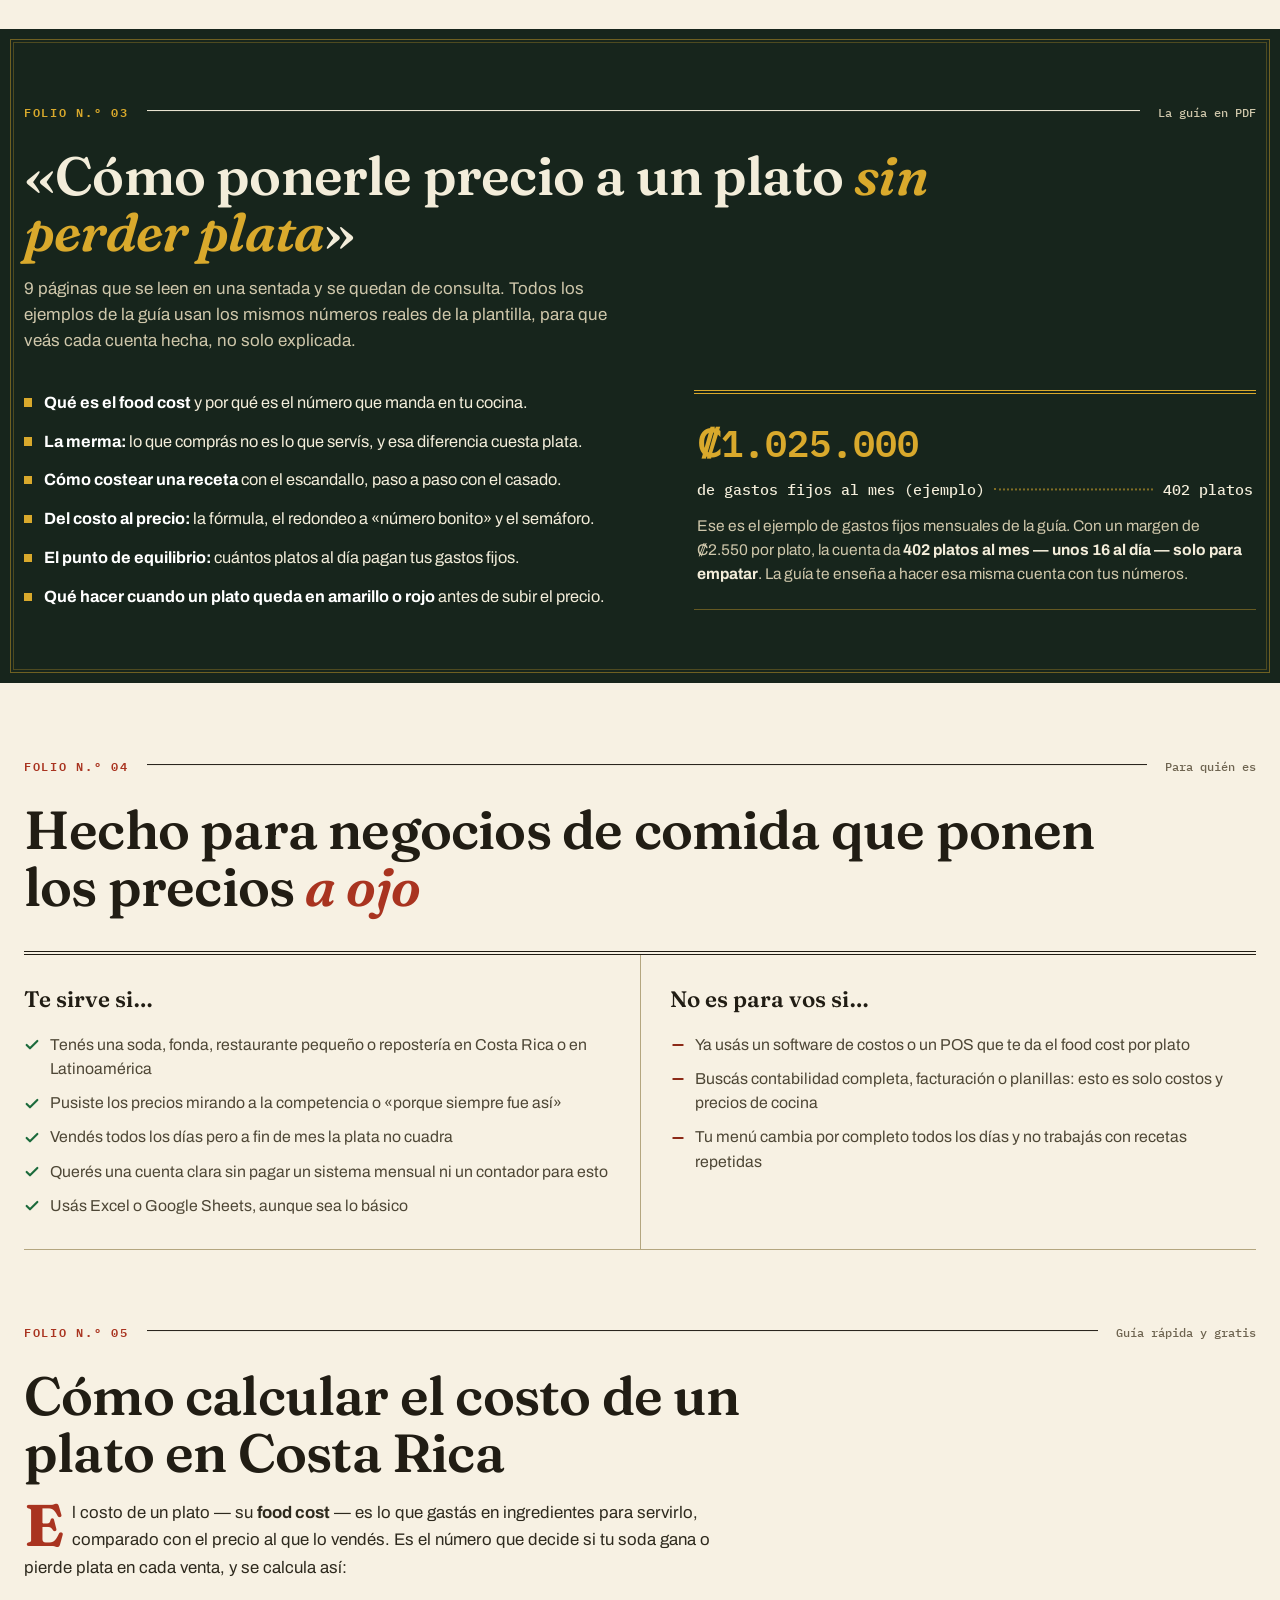
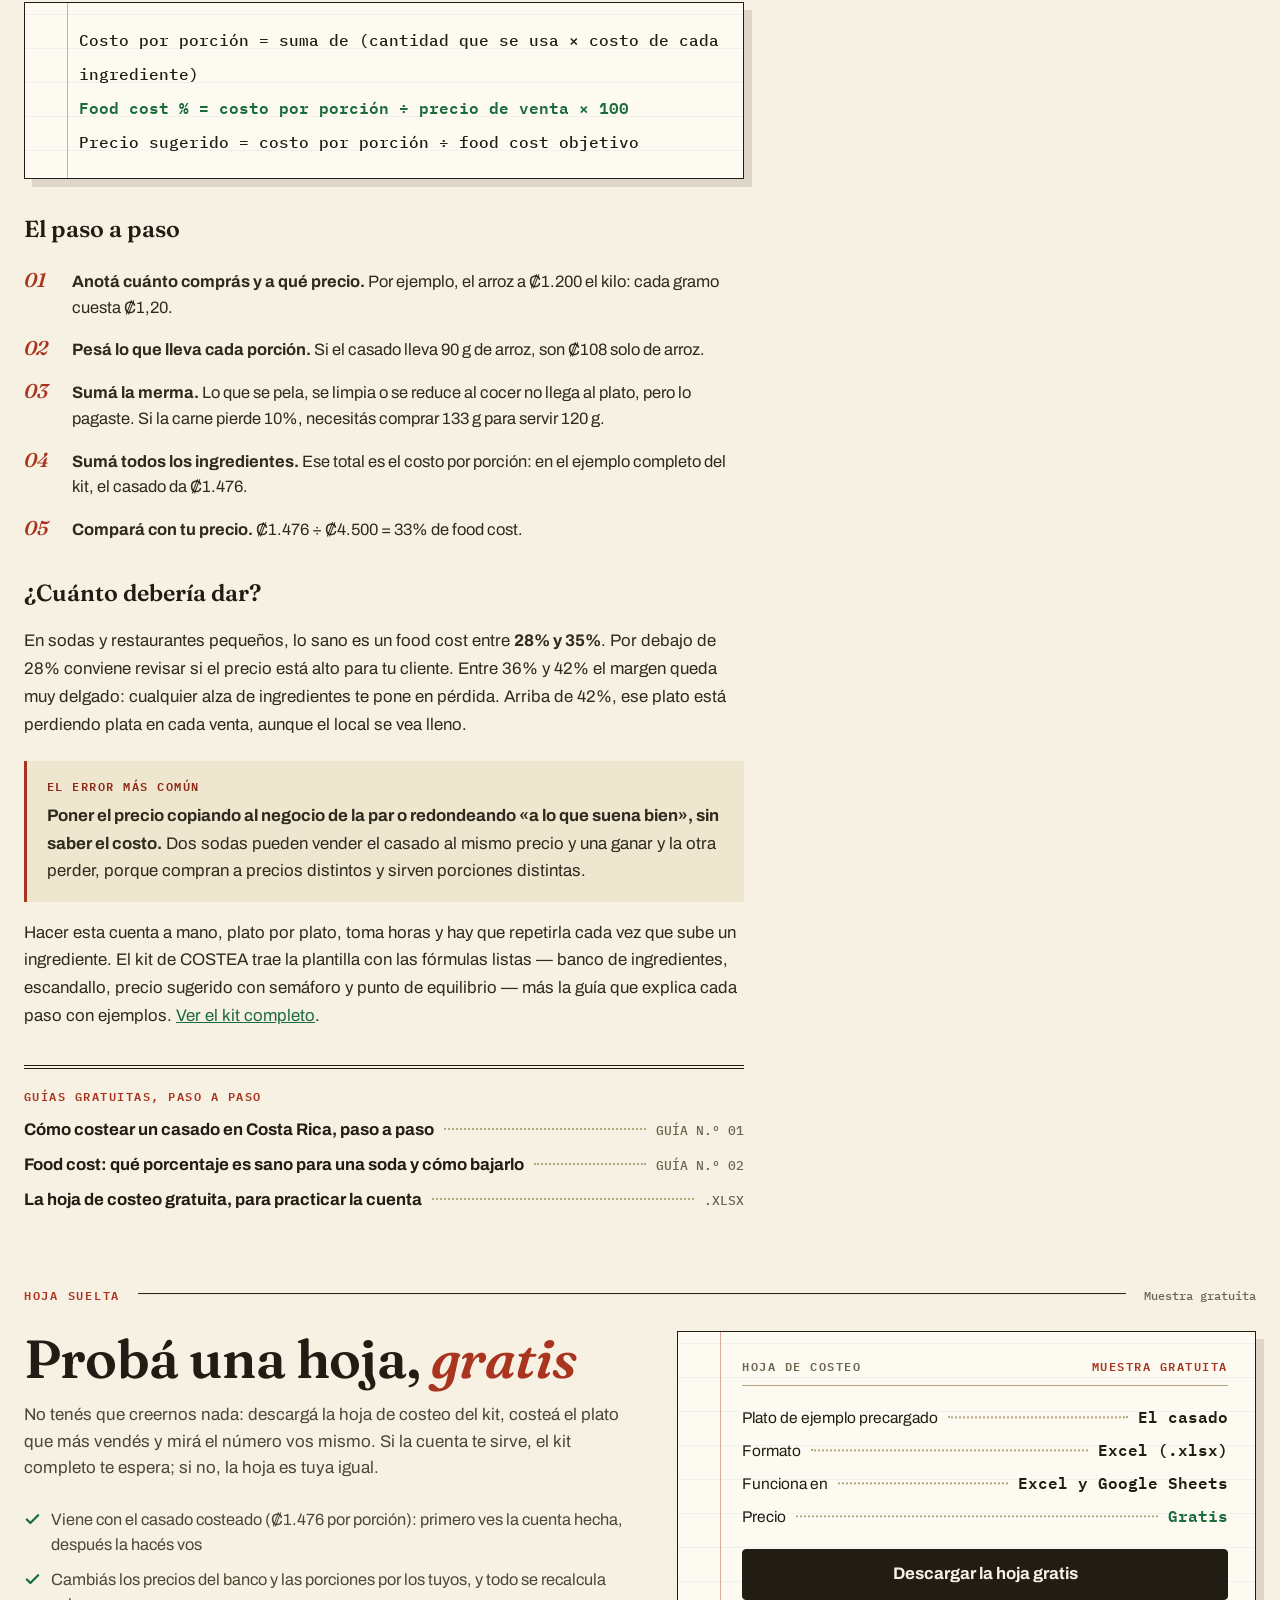
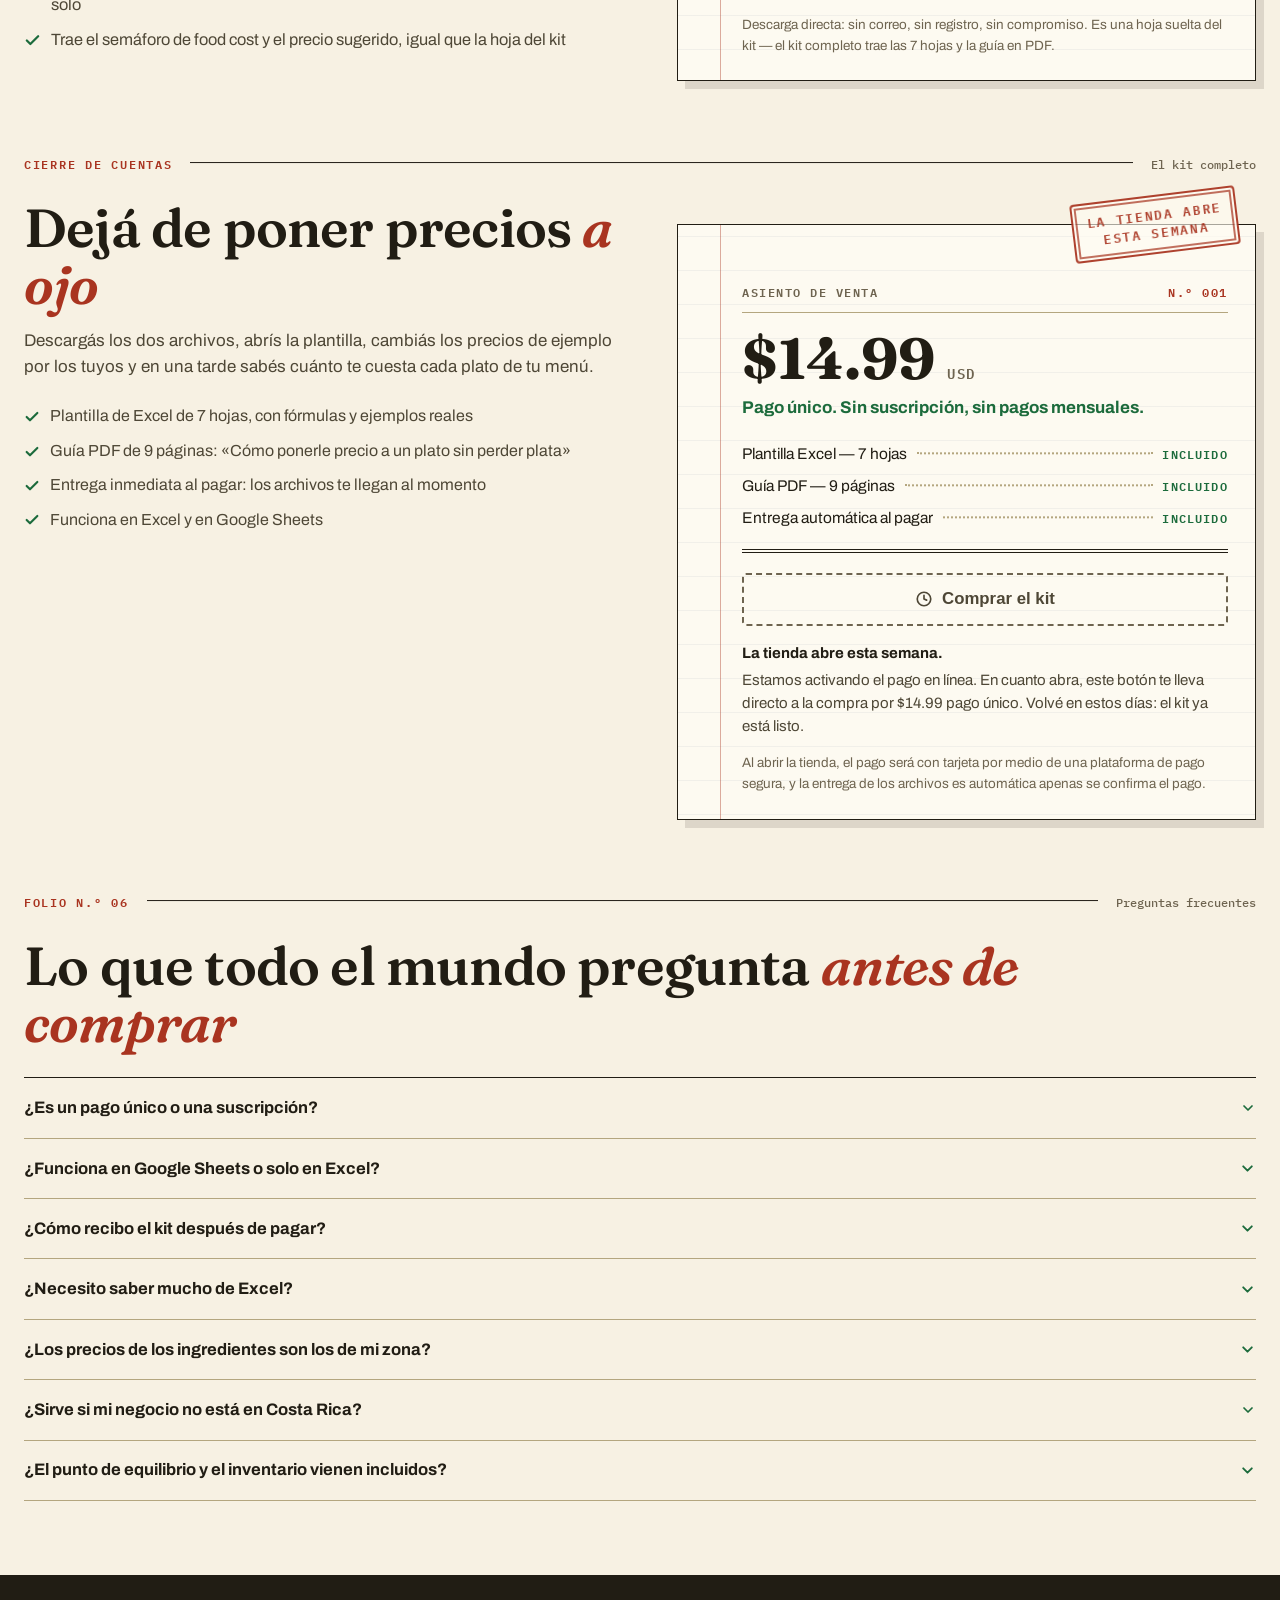
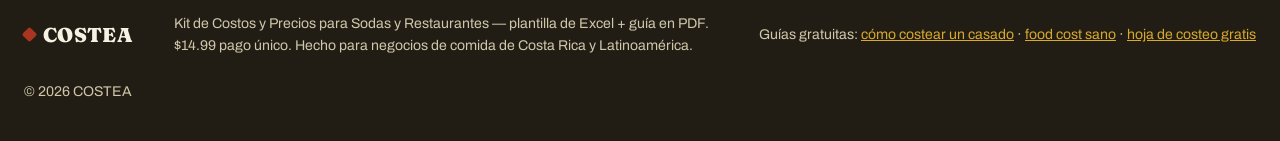
==== commit c15ce28d: "Publica index.html" ====
--- a/index.html
+++ b/index.html
@@ -8,8 +8,9 @@
 <meta property="og:title" content="COSTEA — Kit de Costos y Precios para Sodas y Restaurantes">
 <meta property="og:description" content="Calculá el costo real de cada plato y ponéle precio sin perder plata. Excel + guía PDF, pago único $14.99.">
 <meta property="og:type" content="website">
-<meta property="og:url" content="https://wzqdurl.github.io/costea-kit/">
-<meta property="og:image" content="https://wzqdurl.github.io/costea-kit/assets/hoja-precio-sugerido.png">
+<meta property="og:url" content="https://costea.pages.dev/">
+<meta property="og:image" content="https://costea.pages.dev/assets/hoja-precio-sugerido.png">
+<link rel="canonical" href="https://costea.pages.dev/">
 <link rel="icon" href="data:image/svg+xml,%3Csvg xmlns='http://www.w3.org/2000/svg' viewBox='0 0 64 64'%3E%3Crect width='64' height='64' rx='10' fill='%23211D14'/%3E%3Crect x='9' y='9' width='46' height='46' rx='4' fill='none' stroke='%23F7F1E3' stroke-width='3'/%3E%3Ccircle cx='32' cy='40' r='6' fill='%23A93420'/%3E%3Crect x='20' y='20' width='24' height='4' fill='%23F7F1E3'/%3E%3C/svg%3E">
 <script type="application/ld+json">
 {"@context":"https://schema.org","@type":"Product","name":"Kit de Costos y Precios para Sodas y Restaurantes","brand":{"@type":"Brand","name":"COSTEA"},"description":"Plantilla de Excel de 7 hojas con fórmulas y guía PDF de 9 páginas para calcular costos por plato, precios sugeridos con food cost, punto de equilibrio, inventario y registro de ventas y gastos.","offers":{"@type":"Offer","price":"14.99","priceCurrency":"USD","availability":"https://schema.org/PreOrder"}}
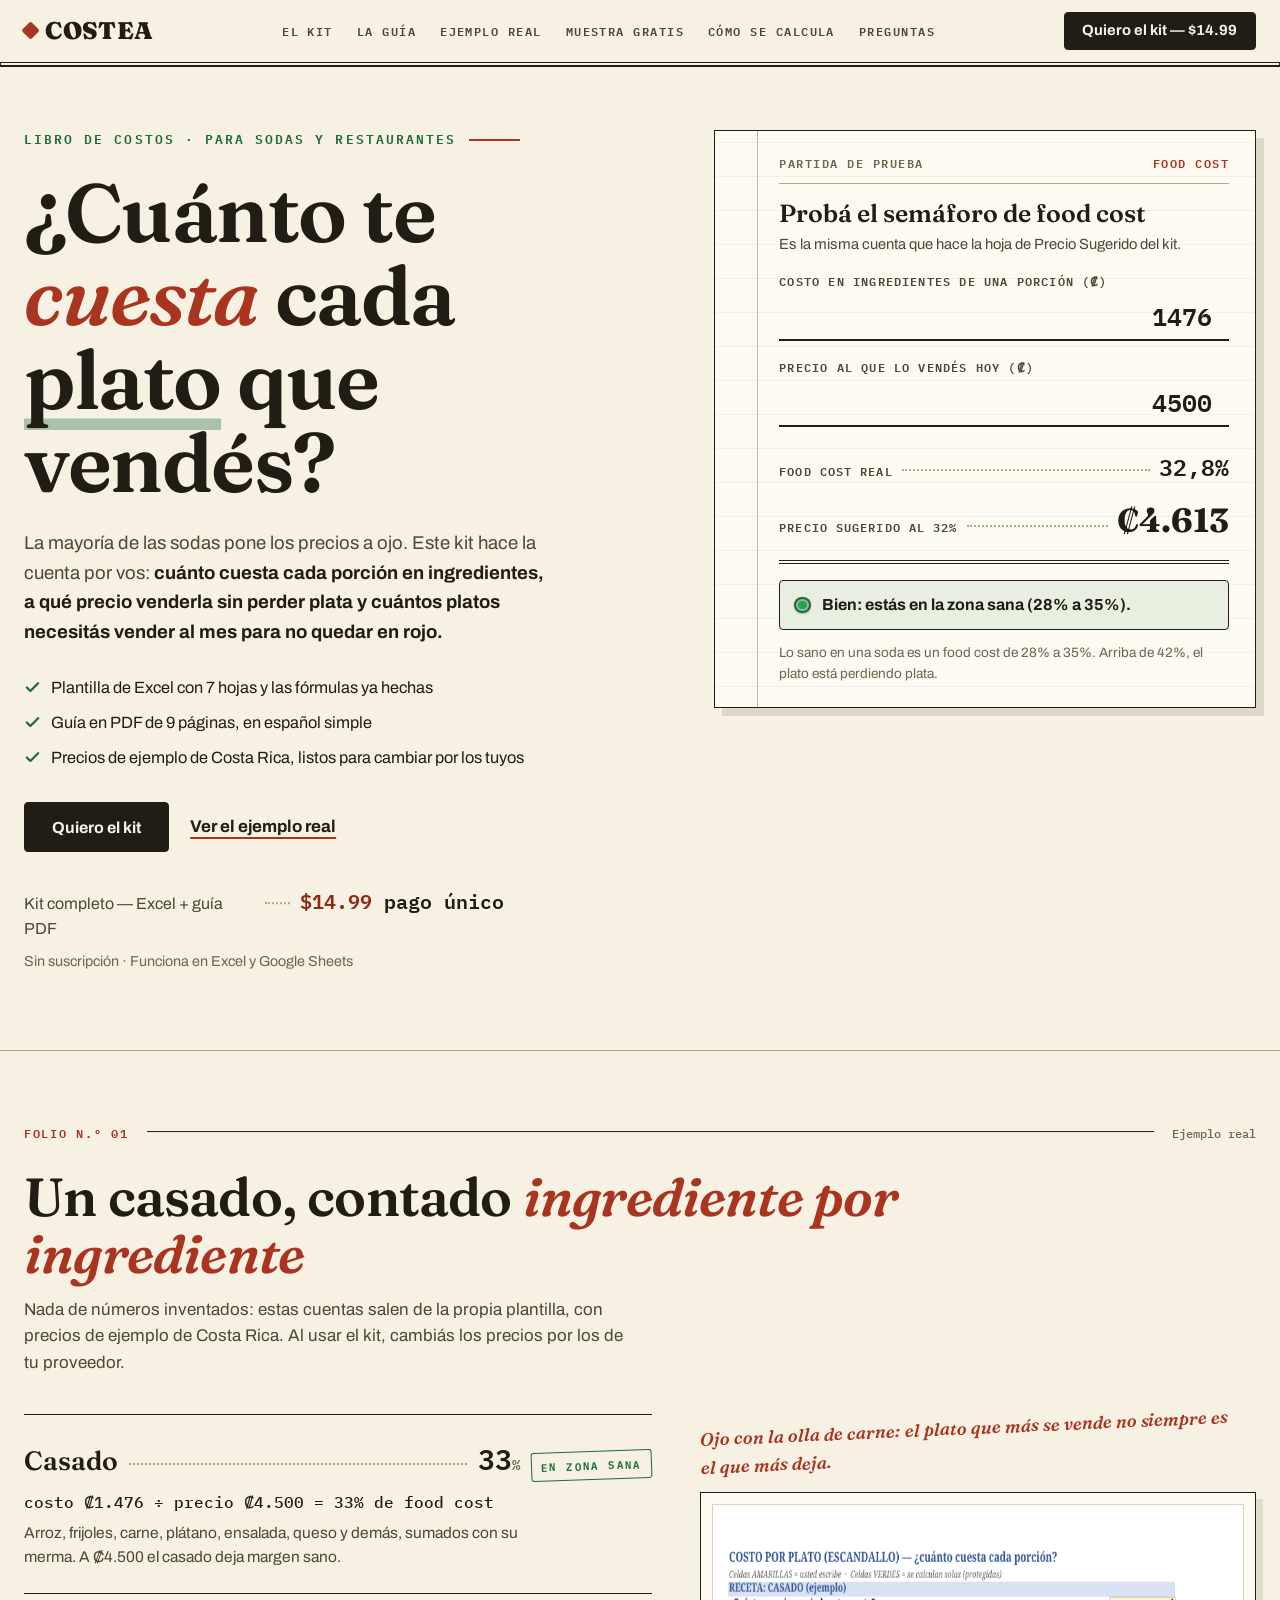
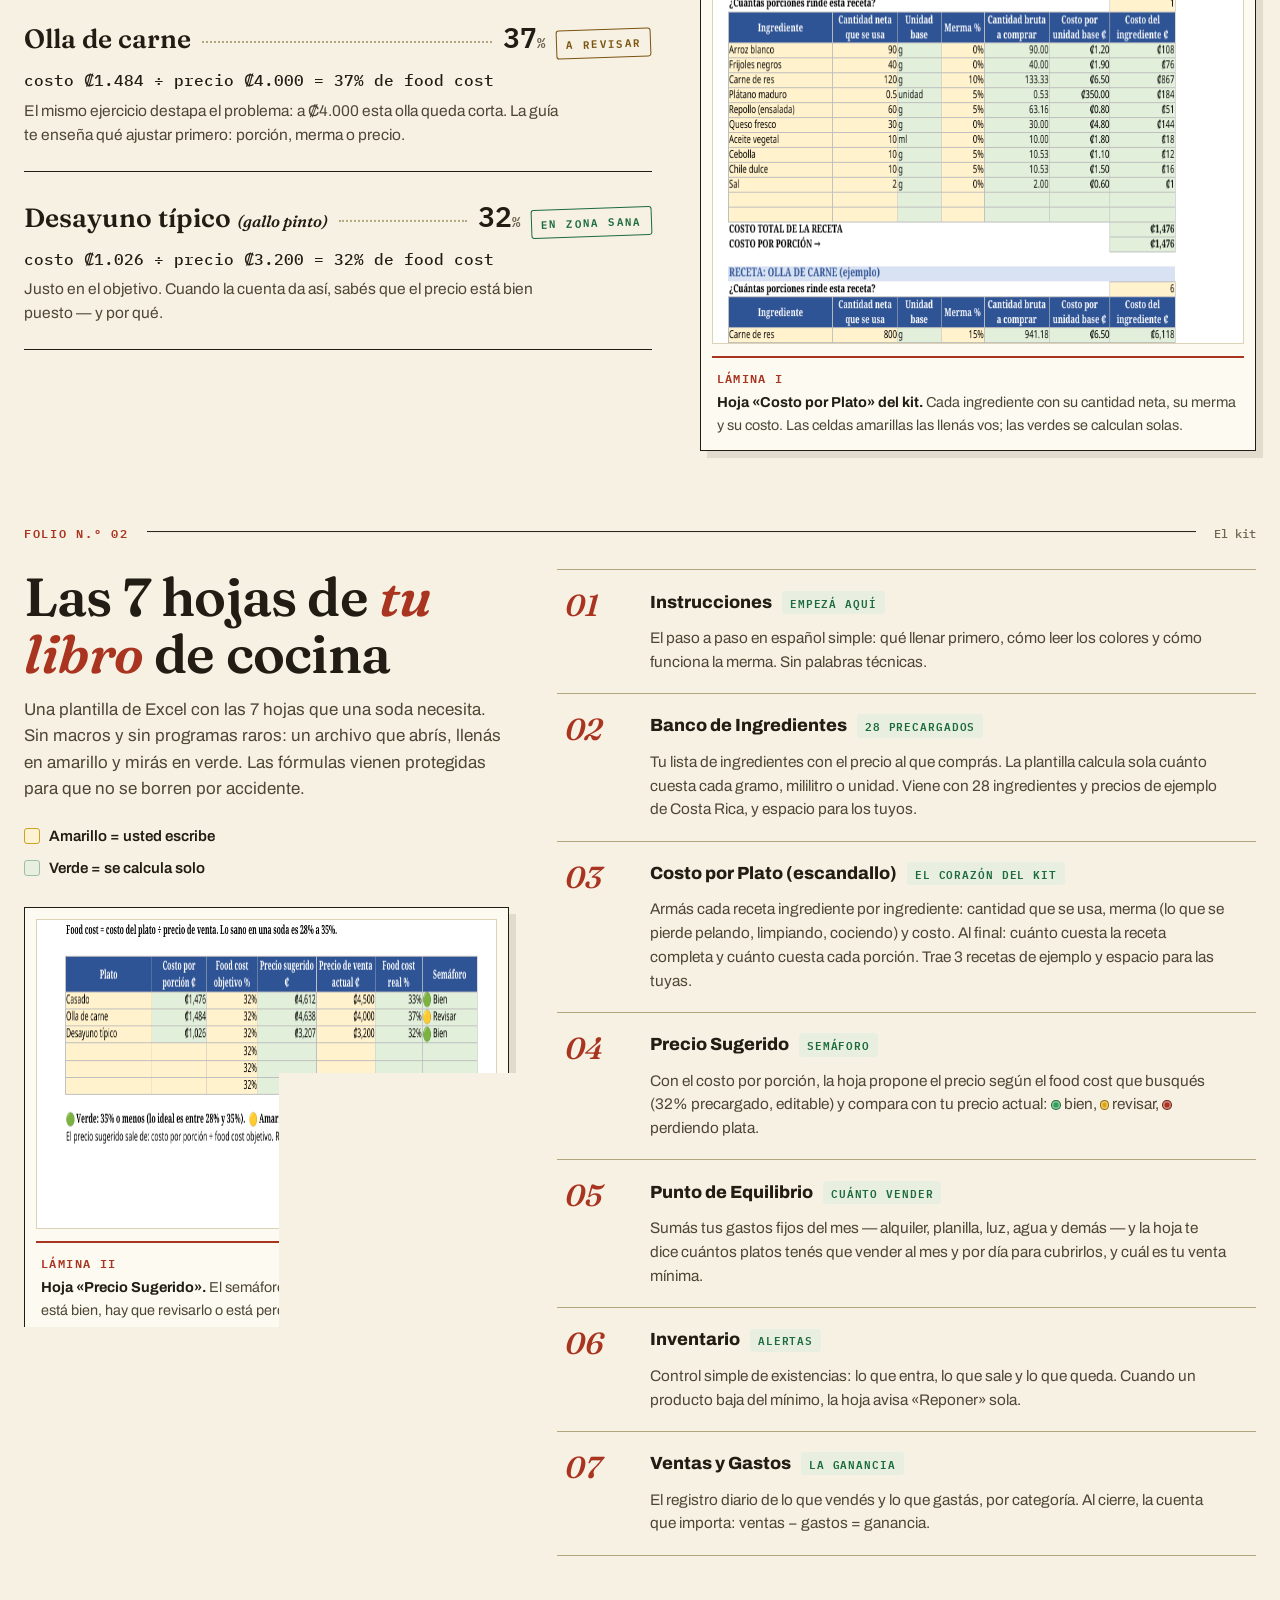
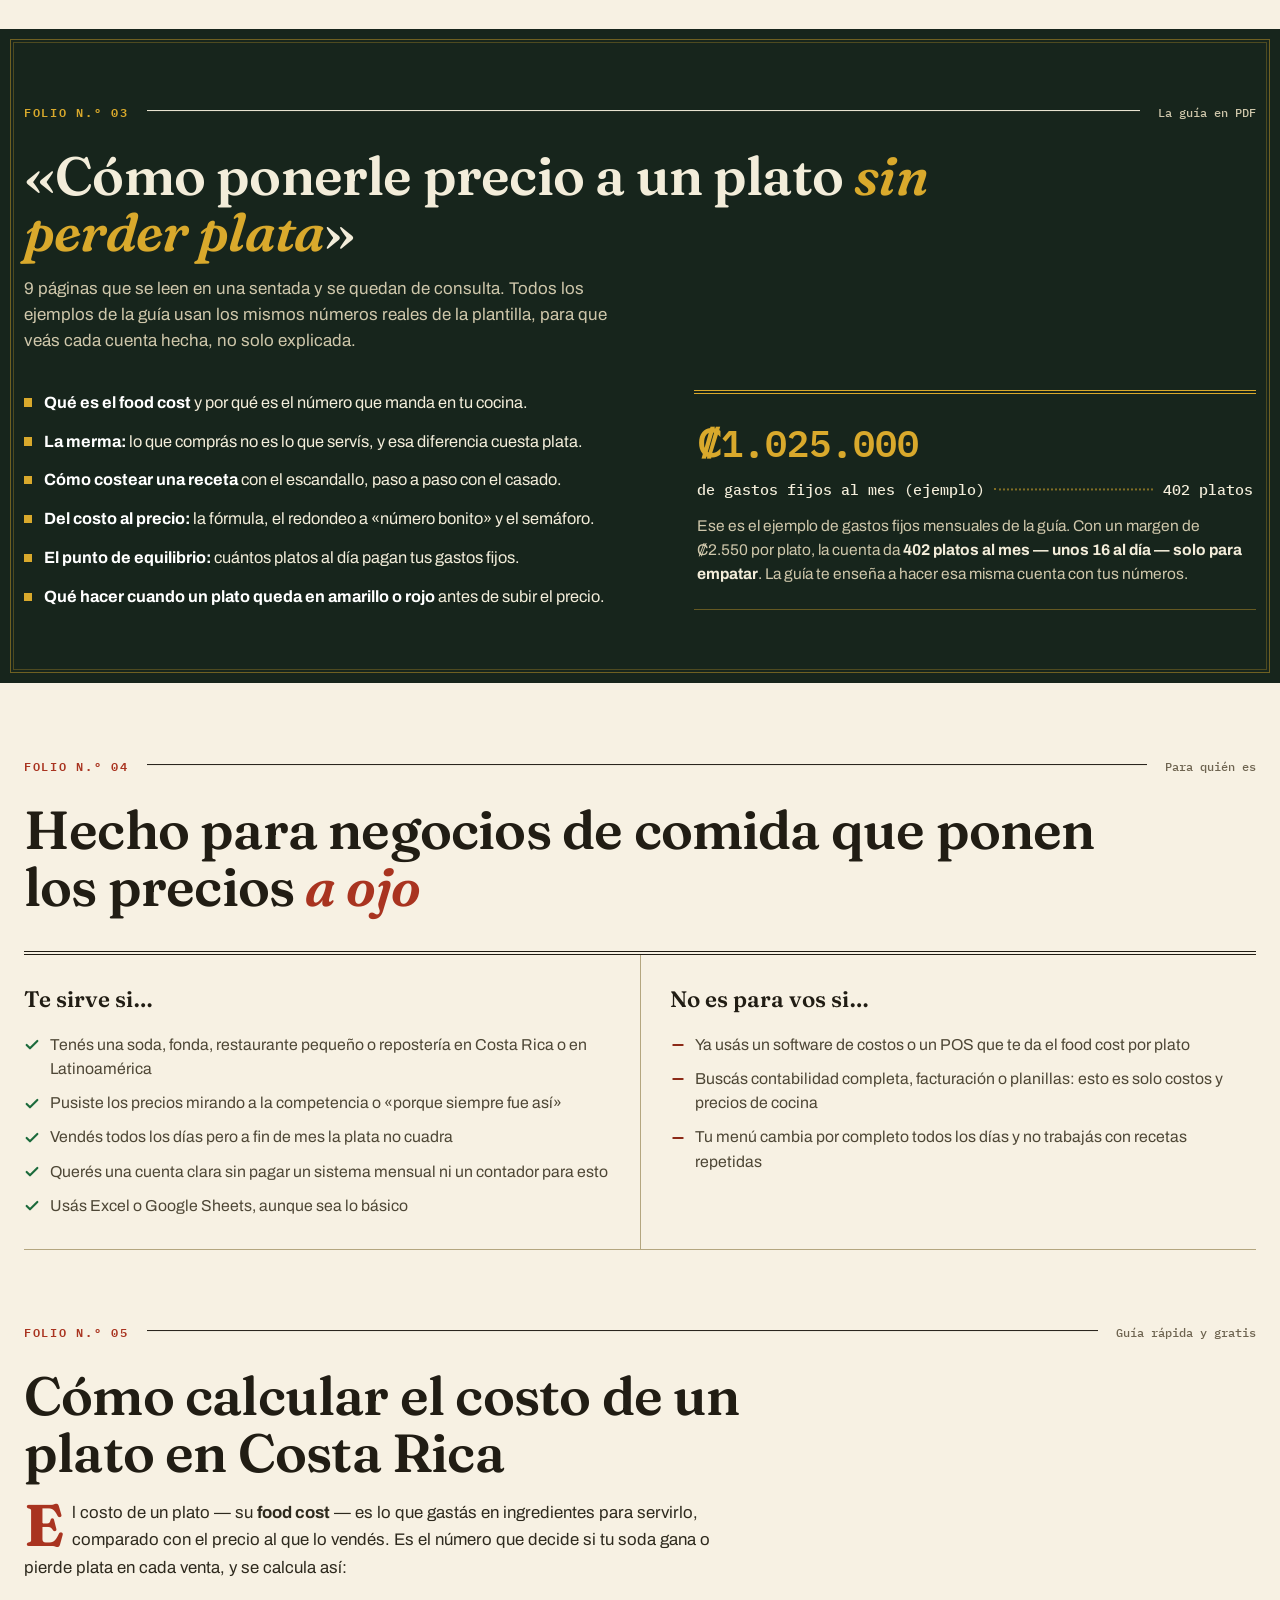
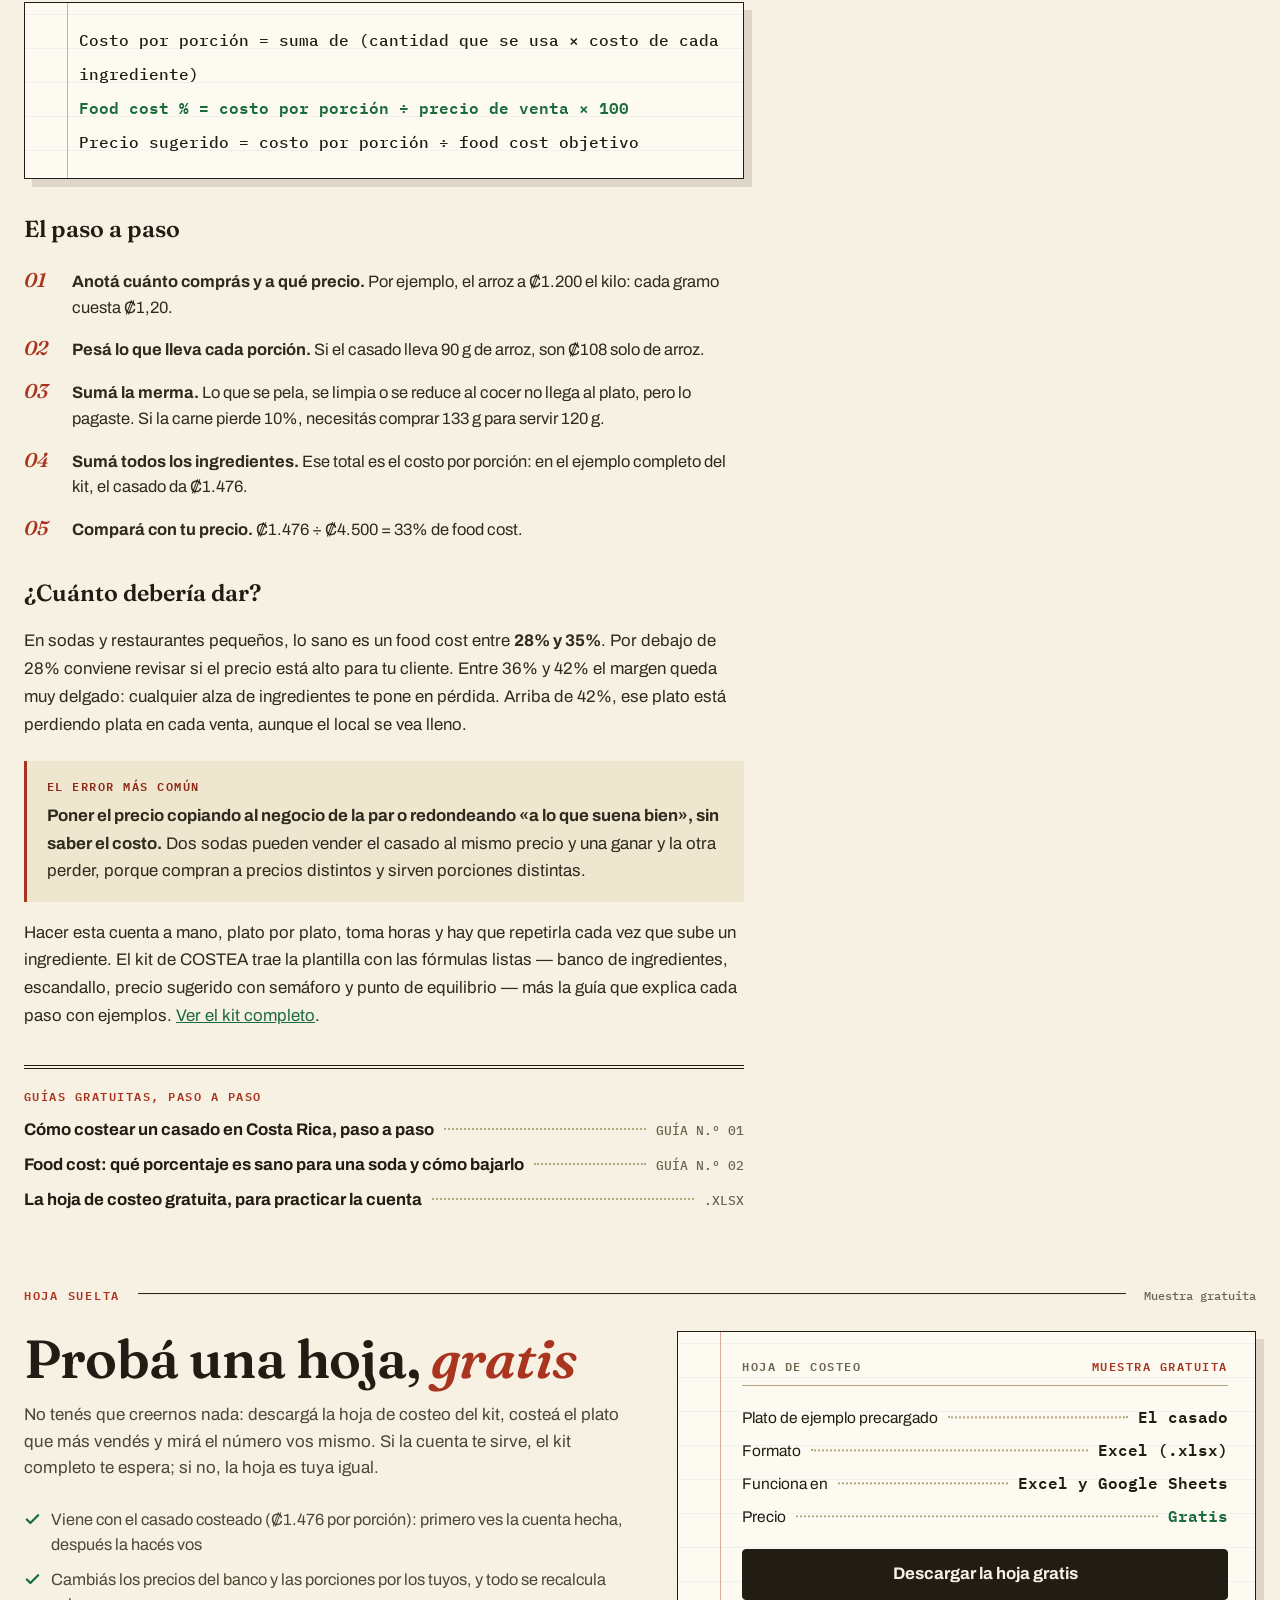
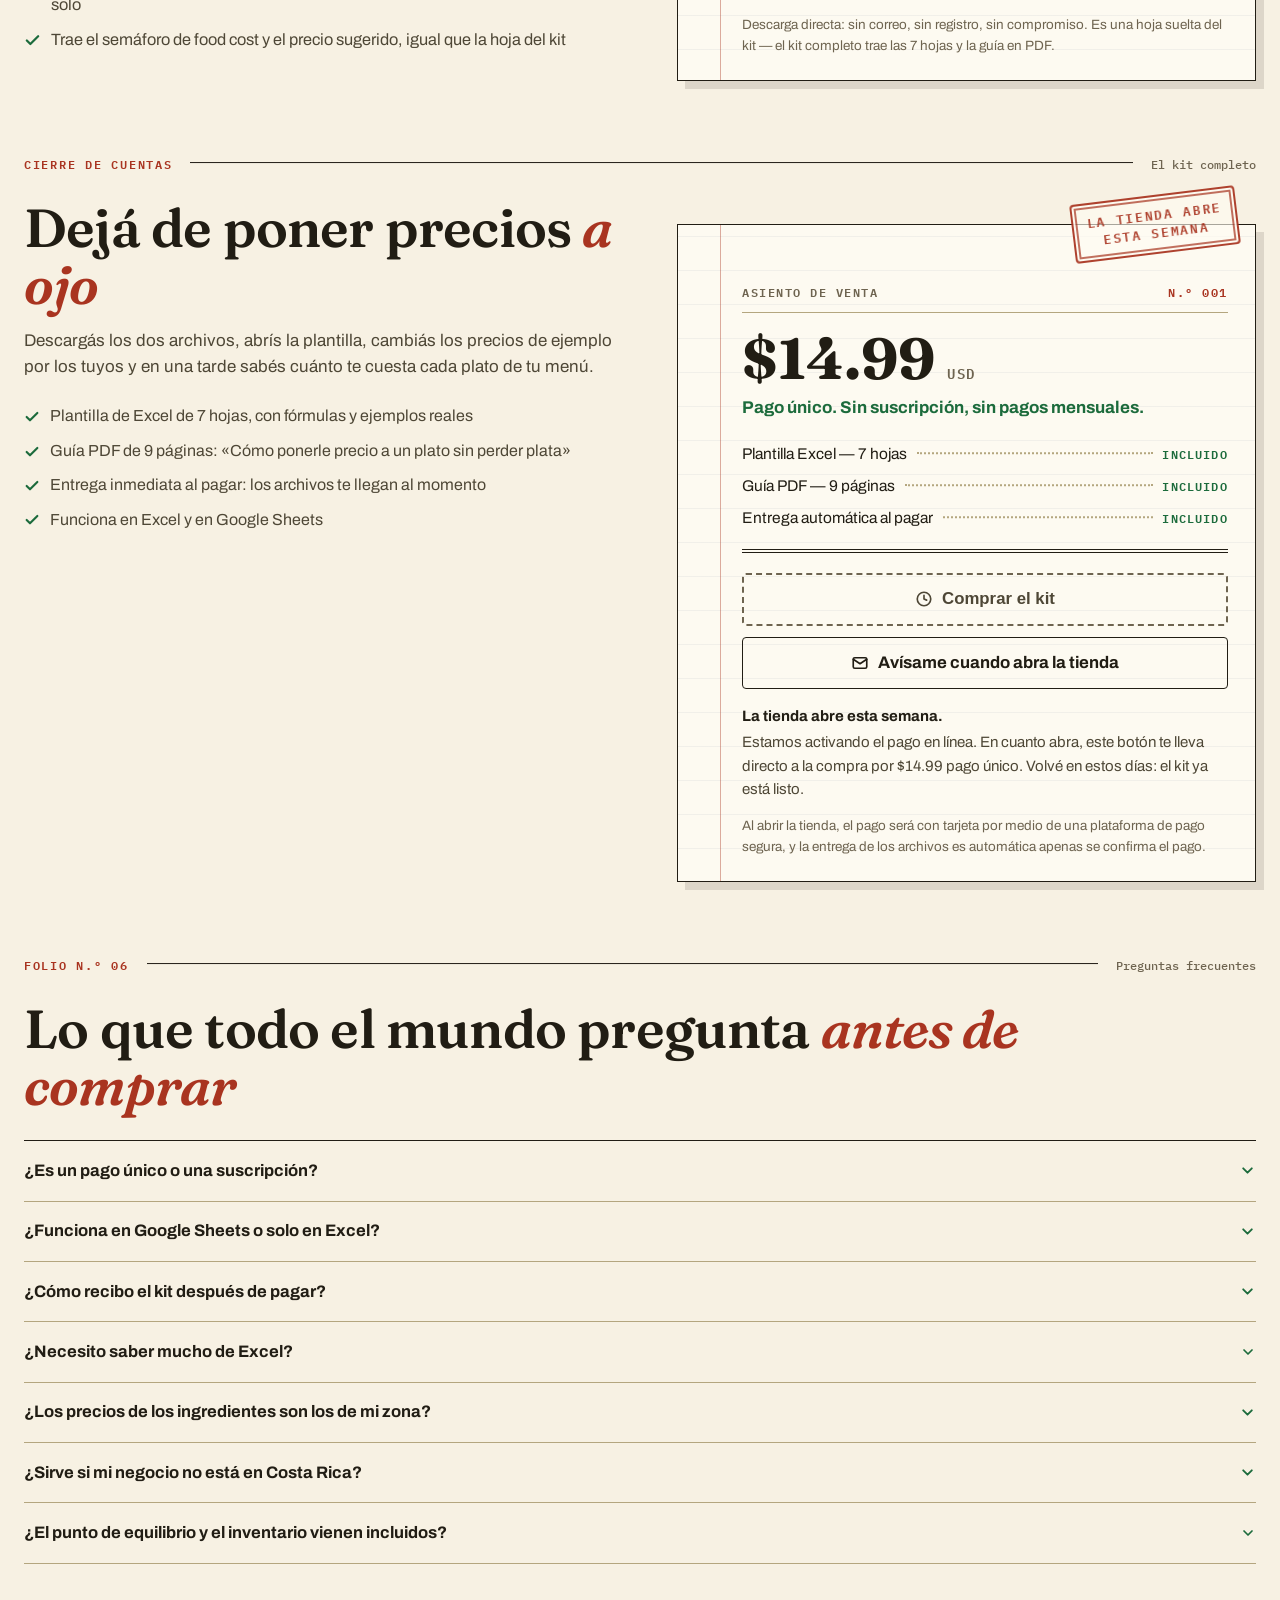
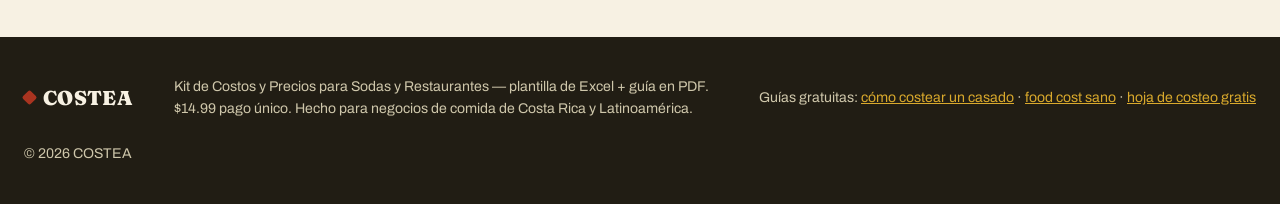
==== commit 0cd6af13: "Publica index.html" ====
--- a/index.html
+++ b/index.html
@@ -94,6 +94,8 @@
 .btn[disabled]{background:transparent;color:var(--ink-2);border:2px dashed var(--ink-3);cursor:not-allowed;transform:none}
 .btn[disabled]:hover{background:transparent;border-color:var(--ink-3)}
 .btn[disabled] svg{flex:none}
+.btn.sec{background:transparent;color:var(--ink);border:1.5px solid var(--ink)}
+.btn.sec:hover{background:var(--paper-3);border-color:var(--rojo-osc);color:var(--rojo-osc)}
 /* Sello de tinta roja */
 .stamp{display:inline-block;font-family:'IBM Plex Mono',monospace;font-weight:600;text-transform:uppercase;letter-spacing:.13em;font-size:.8rem;line-height:1.45;text-align:center;color:var(--rojo);border:2.5px solid var(--rojo);border-radius:var(--radius);padding:.55rem .85rem;box-shadow:inset 0 0 0 2px var(--paper-2),inset 0 0 0 4px rgba(169,52,32,.75);transform:rotate(-7deg);opacity:.94}
 @keyframes stamp-in{0%{opacity:0;transform:rotate(-7deg) scale(1.65)}55%{opacity:1}100%{opacity:.94;transform:rotate(-7deg) scale(1)}}
@@ -261,6 +263,7 @@
 .buy-includes .leader .inc{font-family:'IBM Plex Mono',monospace;font-size:.74rem;font-weight:600;letter-spacing:.1em;text-transform:uppercase;color:var(--verde);white-space:nowrap}
 .buy-card .total-rule{border-top:4px double var(--ink);margin-top:1.2rem}
 .buy-card .btn{width:100%;margin-top:1.2rem;font-size:1.05rem}
+.buy-card .btn.sec{margin-top:.7rem}
 .notice{margin-top:1rem;font-size:.94rem;color:var(--ink-2)}
 .notice b{display:block;color:var(--ink);margin-bottom:.2rem}
 .buy-card .fine{margin-top:.9rem;font-size:.84rem;color:var(--ink-3)}
@@ -671,6 +674,7 @@
               </div>
               <div class="total-rule"></div>
               <button class="btn" id="buy-btn" type="button" disabled><svg width="18" height="18" viewBox="0 0 24 24" fill="none" stroke="currentColor" stroke-width="2.2" stroke-linecap="round" stroke-linejoin="round" aria-hidden="true"><circle cx="12" cy="12" r="9"/><polyline points="12 7 12 12 15.5 13.5"/></svg>Comprar el kit</button>
+              <a class="btn sec" id="notify-btn" href="mailto:costea.cr@proton.me?subject=Av%C3%ADsame%20cuando%20abra%20la%20tienda%20COSTEA&amp;body=Hola%20COSTEA%2C%20av%C3%ADsenme%20cuando%20abra%20la%20tienda%20para%20comprar%20el%20kit%20de%20costos%20(%2414.99).%20Gracias."><svg width="18" height="18" viewBox="0 0 24 24" fill="none" stroke="currentColor" stroke-width="2.2" stroke-linecap="round" stroke-linejoin="round" aria-hidden="true"><rect x="3" y="5" width="18" height="14" rx="2"/><path d="m3 7 9 6 9-6"/></svg>Avísame cuando abra la tienda</a>
               <div class="notice" role="note">
                 <b>La tienda abre esta semana.</b>
                 Estamos activando el pago en línea. En cuanto abra, este botón te lleva directo a la compra por $14.99 pago único. Volvé en estos días: el kit ya está listo.
@@ -751,6 +755,7 @@
     a.setAttribute('aria-label','Comprar el kit de costos por $14.99 pago único');
     btn.replaceWith(a);
     var st = document.getElementById('stamp'); if (st) st.remove();
+    var nt = document.getElementById('notify-btn'); if (nt) nt.remove();
   }
   document.querySelectorAll('.js-buy').forEach(function(el){
     if (CHECKOUT_URL) { el.setAttribute('href', CHECKOUT_URL); }
